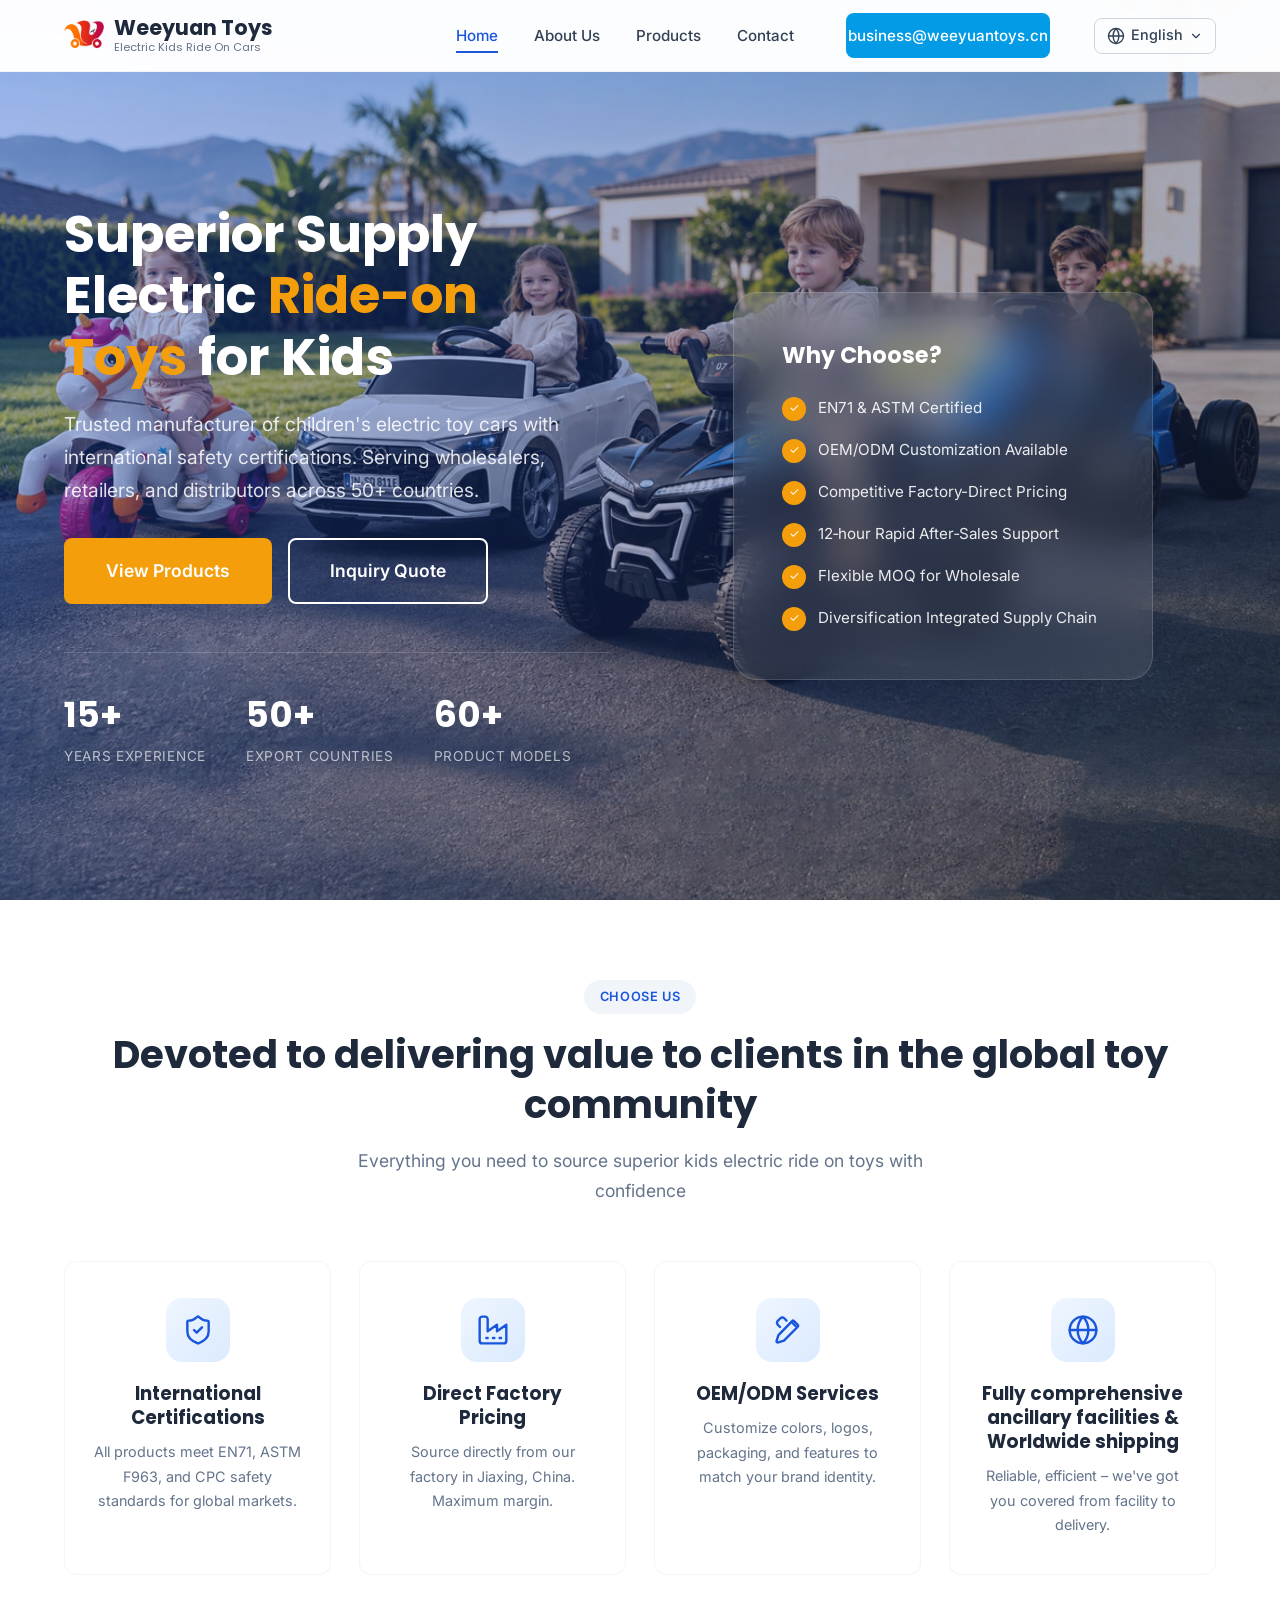
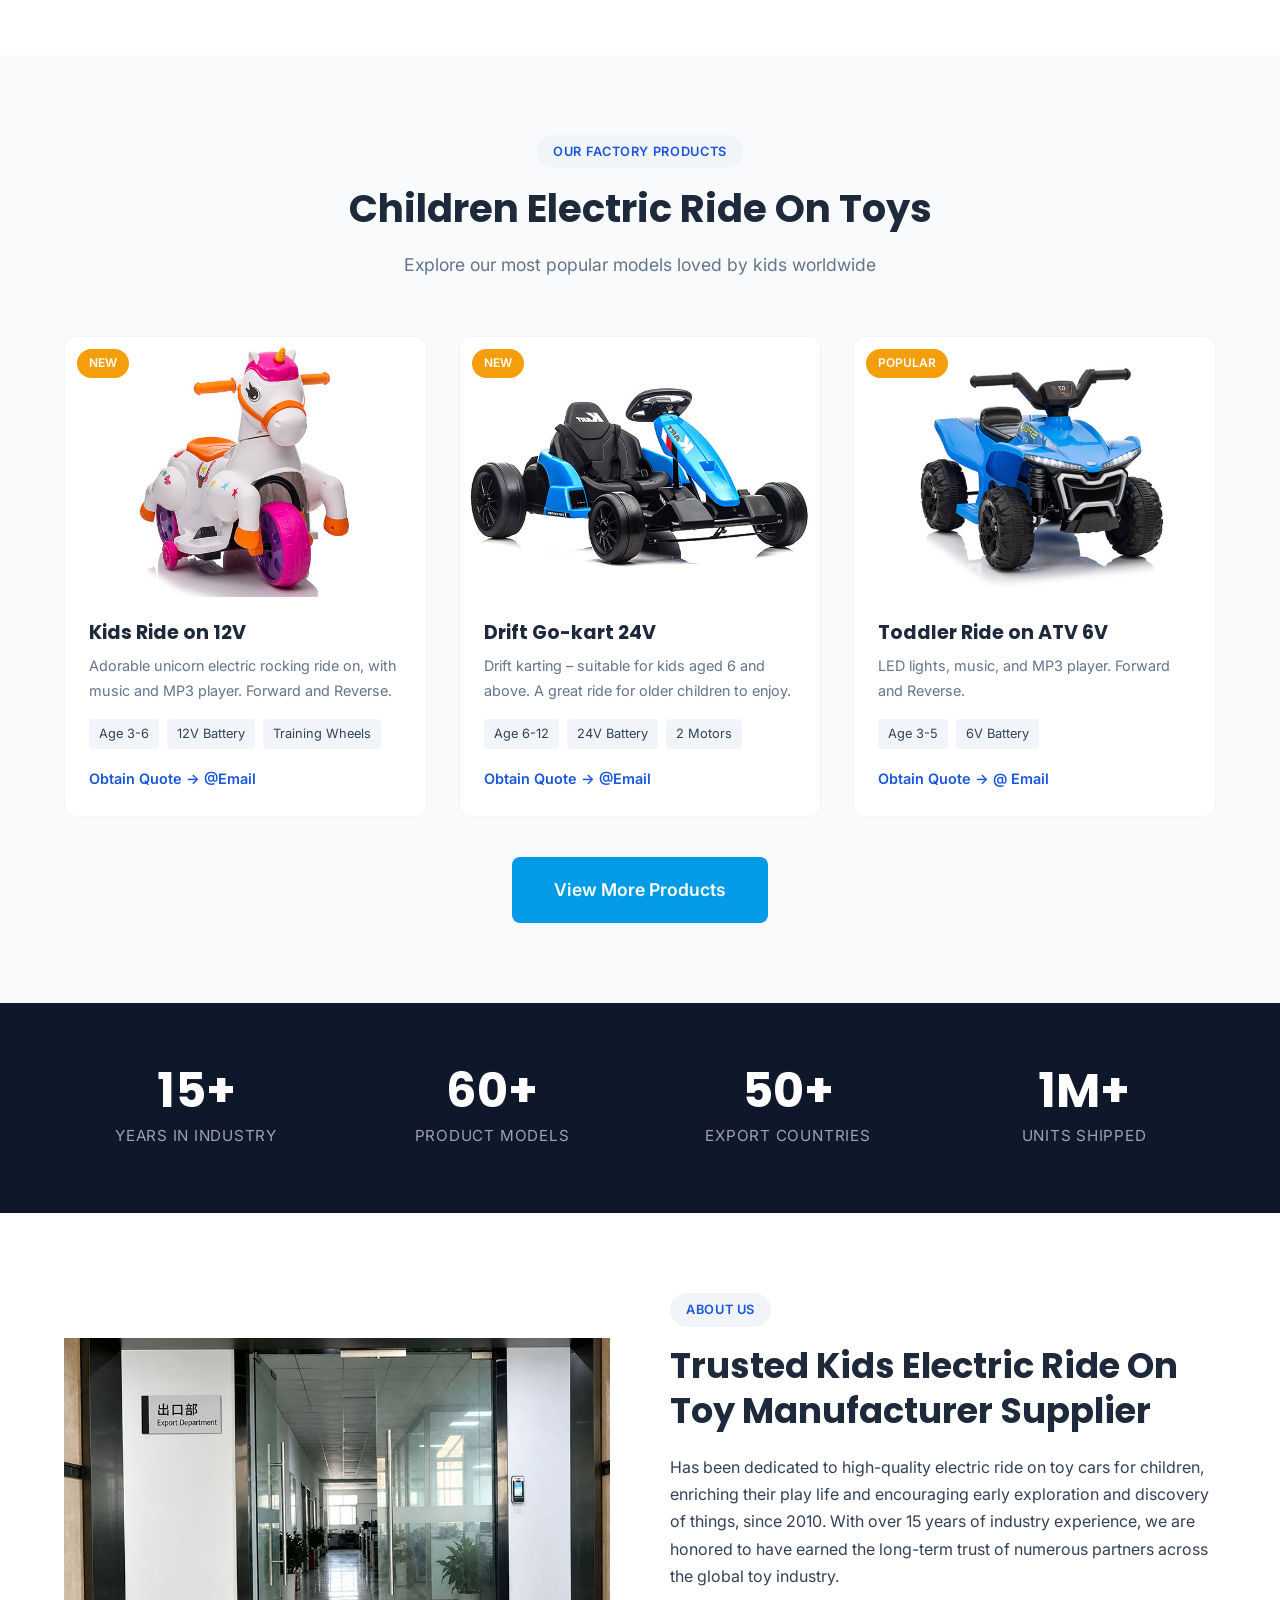
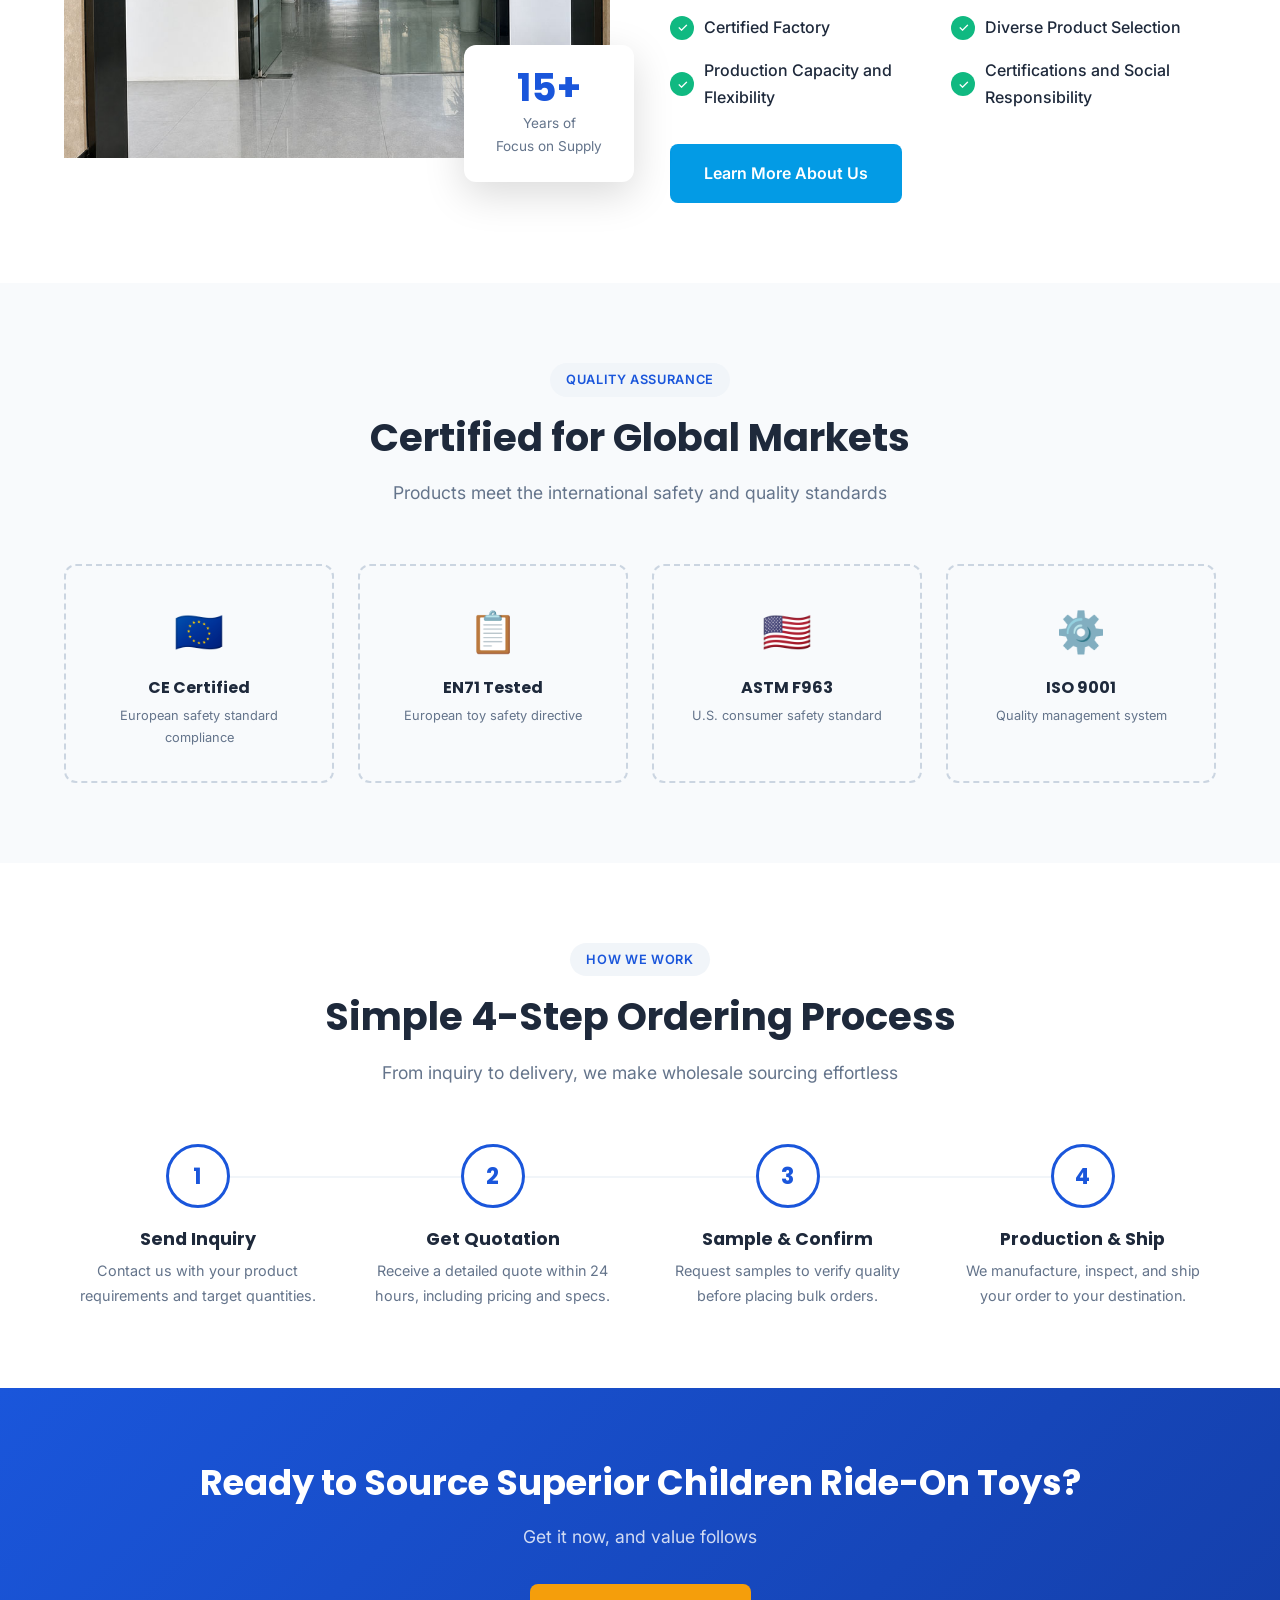
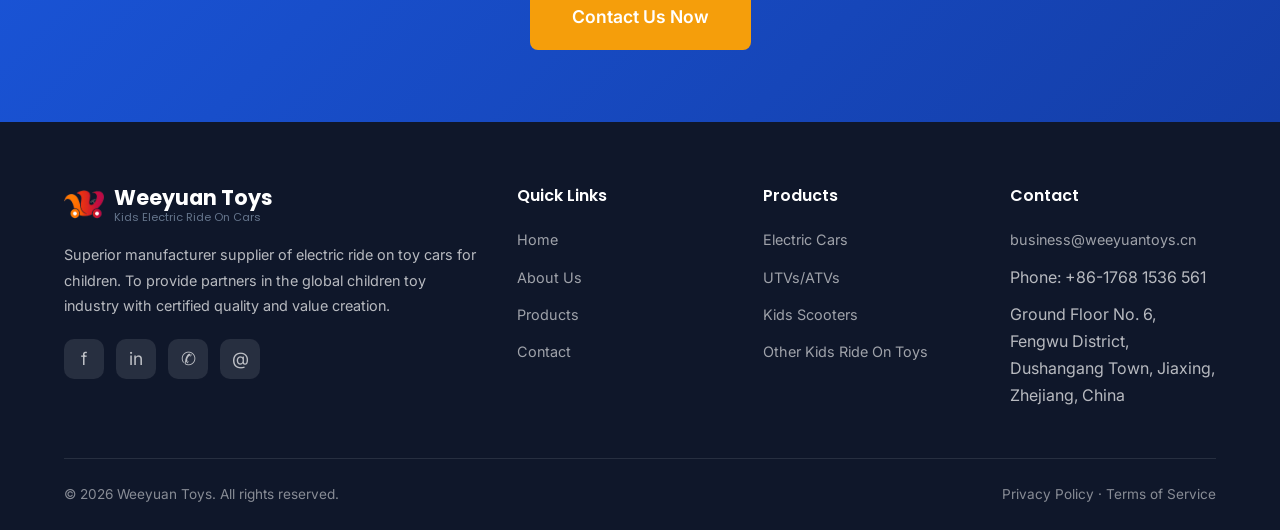
==== index.html @ c02189e5 "Add files via upload" ====
<!DOCTYPE html>
<html lang="en">
<head>
  <meta charset="UTF-8">
  <meta name="viewport" content="width=device-width, initial-scale=1.0">

  <!-- ===== Meta Tags (Editable) ===== -->
  <title>Jiaxing Weeyuan Electric Kids Toy Cars - Superior Electric Ride-on Toys Manufacturer | China Export</title>
  <meta name="description" content="Jiaxing Weeyuan Kids Toy Cars is a leading manufacturer supplier of electric ride-on toy cars for children. CE, EN71, ASTM certified. Wholesale & OEM/ODM for global markets. Fast worldwide shipping.">
  <meta name="keywords" content="kids electric cars, ride on toys, children's electric vehicles, toy car manufacturer supplier, electric ride on cars, kids ride on toys wholesale, OEM toy cars, China electric ride on toys manufacturer, Jiaxing Weeyuan">
  <meta name="author" content="Jiaxing Weeyuan Electric Kids Ride on Toy Cars">
  <meta name="robots" content="index, follow">
  <meta name="language" content="English">
  <link rel="canonical" href="https://www.weeyuantoys.cn/">

  <!-- ===== Open Graph / Social Media ===== -->
  <meta property="og:type" content="website">
  <meta property="og:title" content="Jiaxing Weeyuan Kids Toy Cars - Superior Electric Ride On Toys Supplier">
  <meta property="og:description" content="Leading manufacturer of children's electric ride on toy cars. CE, EN71, ASTM certified. Wholesale & OEM/ODM for global markets.">
  <meta property="og:url" content="https://www.weeyuantoys.cn/">
  <meta property="og:site_name" content="Jiaxing Weeyuan Kids Toy Cars">
  <meta property="og:image" content="https://www.weeyuantoys.cn/assets/images/og-image.jpg">

  <!-- ===== Twitter Card ===== -->
  <meta name="twitter:card" content="summary_large_image">
  <meta name="twitter:title" content="Jiaxing Weeyuan Kids Toy Cars - Electric Ride On Toys Cars Supplier">
  <meta name="twitter:description" content="Leading manufacturer of children's electric ride on toy cars. Certified for global markets.">

  <!-- ===== Favicon ===== -->
  <link rel="icon" type="image/png" href="assets/images/iconro.png">

  <!-- ===== Fonts ===== -->
  <link rel="preconnect" href="https://fonts.googleapis.com">
  <link rel="preconnect" href="https://fonts.gstatic.com" crossorigin>
  <link href="https://fonts.googleapis.com/css2?family=Inter:wght@400;500;600;700&family=Poppins:wght@500;600;700;800&display=swap" rel="stylesheet">

  <!-- ===== Styles ===== -->
  <link rel="stylesheet" href="assets/css/style.css">

  <!-- ===== Structured Data (SEO - JSON-LD) ===== -->
  <script type="application/ld+json">
  {
    "@context": "https://schema.org",
    "@type": "Organization",
    "name": "Jiaxing Weeyuan Kids Toy Cars",
    "legalName": "Jiaxing Weeyuan Kids Toy Cars",
    "url": "https://www.weeyuantoys.cn",
    "logo": "https://www.weeyuantoys.cn/assets/images/logo.png",
    "description": "Leading manufacturer of children's electric ride on toy cars. CE, EN71, ASTM certified. Wholesale & OEM/ODM for global markets.",
    "address": {
      "@type": "PostalAddress",
      "streetAddress": "Ground Floor No. 6, Fengwu District, Dushangang Town, Jiaxing, Zhejiang, China",
      "addressLocality": "Jiaxing",
      "addressRegion": "Zhejiang",
      "postalCode": "314200",
      "addressCountry": "CN"
    },
    "contactPoint": {
      "@type": "ContactPoint",
      "telephone": "+86-1768 1536 561",
      "contactType": "sales",
      "email": "business@weeyuantoys.cn",
      "areaServed": "Worldwide",
      "availableLanguage": ["English"]
    },
    "sameAs": [
      "https://www.facebook.com/weeyuantoys",
      "https://www.linkedin.com/company/weeyuantoys",
    ]
  }
  </script>
  <script type="application/ld+json">
  {
    "@context": "https://schema.org",
    "@type": "WebSite",
    "name": "Jiaxing Weeyuan Kids Toy Cars",
    "url": "https://www.weeyuantoys.cn",
    "potentialAction": {
      "@type": "SearchAction",
      "target": "https://www.weeyuantoys.cn/products.html?q={search_term_string}",
      "query-input": "required name=search_term_string"
    }
  }
  </script>
</head>
<body>

  <!-- ===== Header ===== -->
  <header class="header">
    <nav class="nav">
      <a href="index.html" class="logo">
        <div class="logo-icon"><img src="assets/images/Logo.png" alt="Weeyuan electric children ride on toy cars"></div>
        <div class="logo-text">
          Weeyuan Toys
          <small>Electric Kids Ride On Cars</small>
        </div>
      </a>
      <ul class="nav-menu">
        <li><a href="index.html" class="active">Home</a></li>
        <li><a href="about.html">About Us</a></li>
        <li><a href="products.html">Products</a></li>
        <li><a href="contact.html">Contact</a></li>
        <li class="nav-cta"><a href="mailto:business@weeyuantoys.cn" class="btn btn-primary">business@weeyuantoys.cn</a></li>
        <li class="nav-lang">
          <button type="button" class="lang-btn" aria-haspopup="true" aria-expanded="false">
            <svg class="lang-icon" viewBox="0 0 24 24" fill="none" stroke="currentColor" stroke-width="1.8" stroke-linecap="round" stroke-linejoin="round" aria-hidden="true"><circle cx="12" cy="12" r="10"></circle><line x1="2" y1="12" x2="22" y2="12"></line><path d="M12 2a15.3 15.3 0 0 1 4 10 15.3 15.3 0 0 1-4 10 15.3 15.3 0 0 1-4-10 15.3 15.3 0 0 1 4-10z"></path></svg>
            <span class="lang-current">English</span>
            <svg class="lang-caret" viewBox="0 0 24 24" fill="none" stroke="currentColor" stroke-width="2" stroke-linecap="round" stroke-linejoin="round" aria-hidden="true"><polyline points="6 9 12 15 18 9"></polyline></svg>
          </button>
          <ul class="lang-menu" role="menu">
            <li><a href="#" role="menuitem" data-lang="en" class="lang-option active">English</a></li>
            <li><a href="#" role="menuitem" data-lang="ar" class="lang-option">Arabic</a></li>
            <li><a href="#" role="menuitem" data-lang="fr" class="lang-option">Français</a></li>
            <li><a href="#" role="menuitem" data-lang="de" class="lang-option">Deutsch</a></li>
            <li><a href="#" role="menuitem" data-lang="pt" class="lang-option">Português</a></li>
            <li><a href="#" role="menuitem" data-lang="es" class="lang-option">Español</a></li>
            <li><a href="#" role="menuitem" data-lang="it" class="lang-option">Italian</a></li>
          </ul>
        </li>
      </ul>
      <button class="nav-toggle" aria-label="Toggle menu">
        <span></span><span></span><span></span>
      </button>
    </nav>
  </header>

  <!-- ===== Hero Section ===== -->
  <section class="hero">
    <div class="container">
      <div class="hero-content">
        <div class="hero-text">
          <h1>Superior Supply Electric <span>Ride-on Toys</span> for Kids</h1>
          <p>Trusted manufacturer of children's electric toy cars with international safety certifications. Serving wholesalers, retailers, and distributors across 50+ countries.</p>
          <div class="hero-buttons">
            <a href="products.html" class="btn btn-accent btn-lg">View Products</a>
            <a href="contact.html" class="btn btn-outline btn-lg">Inquiry Quote</a>
          </div>
          <div class="hero-stats">
            <div class="hero-stat">
              <div class="number">15+</div>
              <div class="label">Years Experience</div>
            </div>
            <div class="hero-stat">
              <div class="number">50+</div>
              <div class="label">Export Countries</div>
            </div>
            <div class="hero-stat">
              <div class="number">60+</div>
              <div class="label">Product Models</div>
            </div>
          </div>
        </div>
        <div class="hero-visual">
          <div class="hero-card">
            <h3>Why Choose?</h3>
            <ul>
              <li><span class="check">✓</span> EN71 & ASTM Certified</li>
              <li><span class="check">✓</span> OEM/ODM Customization Available</li>
              <li><span class="check">✓</span> Competitive Factory-Direct Pricing</li>
              <li><span class="check">✓</span> 12‑hour Rapid After‑Sales Support</li>
              <li><span class="check">✓</span> Flexible MOQ for Wholesale</li>
	      <li><span class="check">✓</span> Diversification Integrated Supply Chain</li>
            </ul>
          </div>
        </div>
      </div>
    </div>
  </section>

  <!-- ===== Features / Why Choose Us ===== -->
  <section class="section">
    <div class="container">
      <div class="section-title">
        <span class="badge">Choose Us</span>
        <h2>Devoted to delivering value to clients in the global toy community</h2>
        <p>Everything you need to source superior kids electric ride on toys with confidence</p>
      </div>
      <div class="features-grid">
        <div class="feature-card">
          <div class="feature-icon">
            <svg xmlns="http://www.w3.org/2000/svg" width="32" height="32" viewBox="0 0 24 24" fill="none" stroke="currentColor" stroke-width="1.8" stroke-linecap="round" stroke-linejoin="round"><path d="M20 13c0 5-3.5 7.5-7.66 8.95a1 1 0 0 1-.67-.01C7.5 20.5 4 18 4 13V6a1 1 0 0 1 1-1c2 0 4.5-1.2 6.24-2.72a1.17 1.17 0 0 1 1.52 0C14.51 3.81 17 5 19 5a1 1 0 0 1 1 1z"/><path d="m9 12 2 2 4-4"/></svg>
          </div>
          <h3>International Certifications</h3>
          <p>All products meet EN71, ASTM F963, and CPC safety standards for global markets.</p>
        </div>
        <div class="feature-card">
          <div class="feature-icon">
            <svg xmlns="http://www.w3.org/2000/svg" width="32" height="32" viewBox="0 0 24 24" fill="none" stroke="currentColor" stroke-width="1.8" stroke-linecap="round" stroke-linejoin="round"><path d="M2 20a2 2 0 0 0 2 2h16a2 2 0 0 0 2-2V8l-7 5V8l-7 5V4a2 2 0 0 0-2-2H4a2 2 0 0 0-2 2Z"/><path d="M17 18h1"/><path d="M12 18h1"/><path d="M7 18h1"/></svg>
          </div>
          <h3>Direct Factory Pricing</h3>
          <p>Source directly from our factory in Jiaxing, China. Maximum margin.</p>
        </div>
        <div class="feature-card">
          <div class="feature-icon">
            <svg xmlns="http://www.w3.org/2000/svg" width="32" height="32" viewBox="0 0 24 24" fill="none" stroke="currentColor" stroke-width="1.8" stroke-linecap="round" stroke-linejoin="round"><path d="M15.086 5.314a1 1 0 0 1 1.414 0l2.828 2.828a1 1 0 0 1 0 1.414L8.95 19.935l-4.243 1.414a1 1 0 0 1-1.265-1.265L4.857 15.84Z"/><path d="m14.805 6.197 3 3"/><path d="M10.867 4.897 9.166 3.196a2 2 0 0 0-2.829 0L4.32 5.215a2 2 0 0 0 0 2.829l1.7 1.7"/></svg>
          </div>
          <h3>OEM/ODM Services</h3>
          <p>Customize colors, logos, packaging, and features to match your brand identity.</p>
        </div>
        <div class="feature-card">
          <div class="feature-icon">
            <svg xmlns="http://www.w3.org/2000/svg" width="32" height="32" viewBox="0 0 24 24" fill="none" stroke="currentColor" stroke-width="1.8" stroke-linecap="round" stroke-linejoin="round"><circle cx="12" cy="12" r="10"/><path d="M12 2a14.5 14.5 0 0 0 0 20 14.5 14.5 0 0 0 0-20"/><path d="M2 12h20"/></svg>
          </div>
          <h3>Fully comprehensive ancillary facilities &
Worldwide shipping</h3>
          <p>Reliable, efficient – we've got you covered from facility to delivery.</p>
        </div>
      </div>
    </div>
  </section>

  <!-- ===== Featured Products ===== -->
  <section class="section" style="background: var(--gray-50);">
    <div class="container">
      <div class="section-title">
        <span class="badge">Our Factory Products</span>
        <h2>Children Electric Ride On Toys</h2>
        <p>Explore our most popular models loved by kids worldwide</p>
      </div>
      <div class="products-grid">
        <div class="product-card">
          <div class="product-image">
            <span class="product-badge">New</span>
            <img src="assets/images/b1.jpg" alt="Adorable unicorn electric rocking ride on" style="width:100%;height:100%;object-fit:cover;">
          </div>
          <div class="product-body">
            <h3>Kids Ride on 12V</h3>
            <p>Adorable unicorn electric rocking ride on, with music and MP3 player. Forward and Reverse.</p>
            <div class="product-specs">
              <span>Age 3-6</span>
              <span>12V Battery</span>
              <span>Training Wheels</span>
            </div>
            <a href="products.html" class="product-link">Obtain Quote → @Email</a>
          </div>
        </div>
        <div class="product-card">
          <div class="product-image">
            <span class="product-badge">New</span>
            <img src="assets/images/b2.jpg" alt="4WD drift go-kart 24v" style="width:100%;height:100%;object-fit:cover;">
          </div>
          <div class="product-body">
            <h3>Drift Go-kart 24V</h3>
            <p>Drift karting – suitable for kids aged 6 and above. A great ride for older children to enjoy.</p>
            <div class="product-specs">
              <span>Age 6-12</span>
              <span>24V Battery</span>
              <span>2 Motors</span>
            </div>
            <a href="products.html" class="product-link">Obtain Quote → @Email</a>
          </div>
        </div>
        <div class="product-card">
          <div class="product-image">
            <span class="product-badge">Popular</span>
            <img src="assets/images/b3.jpg" alt="Electric Toddler Ride on ATV 6V" style="width:100%;height:100%;object-fit:cover;">
          </div>
          <div class="product-body">
            <h3>Toddler Ride on ATV 6V</h3>
            <p>LED lights, music, and MP3 player. Forward and Reverse.</p>
            <div class="product-specs">
              <span>Age 3-5</span>
              <span>6V Battery</span>
            </div>
            <a href="products.html" class="product-link">Obtain Quote → @ Email</a>
          </div>
        </div>
      </div>
      <div style="text-align: center; margin-top: 40px;">
        <a href="products.html" class="btn btn-primary btn-lg">View More Products</a>
      </div>
    </div>
  </section>

  <!-- ===== Stats Section ===== -->
  <section class="stats-section">
    <div class="container">
      <div class="stats-grid">
        <div class="stat-item">
          <div class="num">15+</div>
          <div class="label">Years in Industry</div>
        </div>
        <div class="stat-item">
          <div class="num">60+</div>
          <div class="label">Product Models</div>
        </div>
        <div class="stat-item">
          <div class="num">50+</div>
          <div class="label">Export Countries</div>
        </div>
        <div class="stat-item">
          <div class="num">1M+</div>
          <div class="label">Units Shipped</div>
        </div>
      </div>
    </div>
  </section>

  <!-- ===== About Preview ===== -->
  <section class="section">
    <div class="container">
      <div class="about-grid">
        <div class="about-visual">
          <div class="img-main"><img src="assets/images/exp.jpg" alt="Jiaxing weeyuan electric ride on toy cars factory supplier" style="width:100%;height:100%;object-fit:cover;"></div>
          <div class="img-badge">
            <div class="num">15+</div>
            <div class="text">Years of<br>Focus on Supply</div>
          </div>
        </div>
        <div class="about-text">
          <span class="badge" style="display:inline-block; background:var(--gray-100); color:var(--primary); font-size:0.8rem; font-weight:600; letter-spacing:0.05em; text-transform:uppercase; padding:6px 16px; border-radius:20px; margin-bottom:16px;">About Us</span>
          <h2>Trusted Kids Electric Ride On Toy Manufacturer Supplier</h2>
          <p>Has been dedicated to high-quality electric ride on toy cars for children, enriching their play life and encouraging early exploration and discovery of things, since 2010. With over 15 years of industry experience, we are honored to have earned the long-term trust of numerous partners across the global toy industry.</p>
          <ul class="about-list">
            <li>Certified Factory</li>
            <li>Diverse Product Selection</li>
            <li>Production Capacity and Flexibility</li>
            <li>Certifications and Social Responsibility</li>
          </ul>
          <a href="about.html" class="btn btn-primary">Learn More About Us</a>
        </div>
      </div>
    </div>
  </section>

  <!-- ===== Certifications ===== -->
  <section class="section" style="background: var(--gray-50);">
    <div class="container">
      <div class="section-title">
        <span class="badge">Quality Assurance</span>
        <h2>Certified for Global Markets</h2>
        <p>Products meet the international safety and quality standards</p>
      </div>
      <div class="cert-grid">
        <div class="cert-item">
          <div class="cert-icon">🇪🇺</div>
          <h4>CE Certified</h4>
          <p>European safety standard compliance</p>
        </div>
        <div class="cert-item">
          <div class="cert-icon">📋</div>
          <h4>EN71 Tested</h4>
          <p>European toy safety directive</p>
        </div>
        <div class="cert-item">
          <div class="cert-icon">🇺🇸</div>
          <h4>ASTM F963</h4>
          <p>U.S. consumer safety standard</p>
        </div>
        <div class="cert-item">
          <div class="cert-icon">⚙️</div>
          <h4>ISO 9001</h4>
          <p>Quality management system</p>
        </div>
      </div>
    </div>
  </section>

  <!-- ===== Process Section ===== -->
  <section class="section">
    <div class="container">
      <div class="section-title">
        <span class="badge">How We Work</span>
        <h2>Simple 4-Step Ordering Process</h2>
        <p>From inquiry to delivery, we make wholesale sourcing effortless</p>
      </div>
      <div class="process-grid">
        <div class="process-step">
          <div class="step-num">1</div>
          <h4>Send Inquiry</h4>
          <p>Contact us with your product requirements and target quantities.</p>
        </div>
        <div class="process-step">
          <div class="step-num">2</div>
          <h4>Get Quotation</h4>
          <p>Receive a detailed quote within 24 hours, including pricing and specs.</p>
        </div>
        <div class="process-step">
          <div class="step-num">3</div>
          <h4>Sample & Confirm</h4>
          <p>Request samples to verify quality before placing bulk orders.</p>
        </div>
        <div class="process-step">
          <div class="step-num">4</div>
          <h4>Production & Ship</h4>
          <p>We manufacture, inspect, and ship your order to your destination.</p>
        </div>
      </div>
    </div>
  </section>

  <!-- ===== CTA Section ===== -->
  <section class="cta-section">
    <div class="container">
      <h2>Ready to Source Superior Children Ride-On Toys?</h2>
      <p>Get it now, and value follows</p>
      <a href="contact.html" class="btn btn-accent btn-lg">Contact Us Now</a>
    </div>
  </section>

  <!-- ===== Footer ===== -->
  <footer class="footer">
    <div class="container">
      <div class="footer-grid">
        <div class="footer-brand">
          <a href="index.html" class="logo">
            <div class="logo-icon"><img src="assets/images/Logo.png" alt="Weeyuan Toys"></div>
            <div class="logo-text">
              Weeyuan Toys
              <small>Kids Electric Ride On Cars</small>
            </div>
          </a>
          <p>Superior manufacturer supplier of electric ride on toy cars for children. To provide partners in the global children toy industry with certified quality and value creation.</p>
          <div class="footer-social">
            <a href="#" aria-label="Facebook">f</a>
            <a href="#" aria-label="LinkedIn">in</a>
            <a href="#" aria-label="WhatsApp">✆</a>
            <a href="mailto:allen@weeyuantoys.cn" aria-label="Email">@</a>
          </div>
        </div>
        <div class="footer-col">
          <h4>Quick Links</h4>
          <ul>
            <li><a href="index.html">Home</a></li>
            <li><a href="about.html">About Us</a></li>
            <li><a href="products.html">Products</a></li>
            <li><a href="contact.html">Contact</a></li>
          </ul>
        </div>
        <div class="footer-col">
          <h4>Products</h4>
          <ul>
            <li><a href="products.html">Electric Cars</a></li>
            <li><a href="products.html">UTVs/ATVs</a></li>
            <li><a href="products.html">Kids Scooters</a></li>
            <li><a href="products.html">Other Kids Ride On Toys</a></li>
          </ul>
        </div>
        <div class="footer-col">
          <h4>Contact</h4>
          <ul>
            <li><a href="mailto:business@weeyuantoys.cn">business@weeyuantoys.cn</a></li>
            <li>Phone: +86-1768 1536 561</li>
            <li>Ground Floor No. 6, Fengwu District, Dushangang Town, Jiaxing, Zhejiang, China</li>
          </ul>
        </div>
      </div>
      <div class="footer-bottom">
        <p>&copy; <span id="currentYear">2026</span> Weeyuan Toys. All rights reserved.</p>
        <p><a href="#">Privacy Policy</a> · <a href="#">Terms of Service</a></p>
      </div>
    </div>
  </footer>

  <script src="assets/js/main.js"></script>
</body>
</html>
---- assets/css/style.css ----
/* ============================================
   Jiaxing Weeyuan Kids Toy Cars
   Static SEO Website - Main Stylesheet
   Style: Modern European/American B2B
   ============================================ */

/* ===== CSS Variables (Easy to customize) ===== */
:root {
  --primary: #1a56db;
  --primary-dark: #143ea8;
  --primary-light: #3b82f6;
  --accent: #f59e0b;
  --accent-dark: #d97706;
  --dark: #1e293b;
  --gray-900: #0f172a;
  --gray-700: #334155;
  --gray-500: #64748b;
  --gray-300: #cbd5e1;
  --gray-100: #f1f5f9;
  --gray-50: #f8fafc;
  --white: #ffffff;
  --success: #10b981;
  --radius: 12px;
  --radius-sm: 8px;
  --shadow-sm: 0 1px 3px rgba(0,0,0,0.08);
  --shadow-md: 0 4px 16px rgba(0,0,0,0.1);
  --shadow-lg: 0 12px 40px rgba(0,0,0,0.15);
  --transition: all 0.3s ease;
  --max-width: 1200px;
  --header-height: 72px;
}

/* ===== Reset ===== */
*, *::before, *::after {
  margin: 0;
  padding: 0;
  box-sizing: border-box;
}

html {
  scroll-behavior: smooth;
  font-size: 16px;
}

body {
  font-family: 'Inter', -apple-system, BlinkMacSystemFont, 'Segoe UI', Roboto, sans-serif;
  color: var(--gray-700);
  line-height: 1.7;
  background: var(--white);
  overflow-x: hidden;
}

h1, h2, h3, h4, h5, h6 {
  font-family: 'Poppins', 'Inter', sans-serif;
  color: var(--dark);
  font-weight: 700;
  line-height: 1.3;
}

a {
  color: var(--primary);
  text-decoration: none;
  transition: var(--transition);
}

a:hover {
  color: var(--primary-dark);
}

img {
  max-width: 100%;
  height: auto;
  display: block;
}

ul {
  list-style: none;
}

/* ===== Container ===== */
.container {
  max-width: var(--max-width);
  margin: 0 auto;
  padding: 0 24px;
}

/* ===== Section ===== */
.section {
  padding: 80px 0;
}

.section-sm {
  padding: 48px 0;
}

.section-title {
  text-align: center;
  margin-bottom: 56px;
}

.section-title .badge {
  display: inline-block;
  background: var(--gray-100);
  color: var(--primary);
  font-size: 0.8rem;
  font-weight: 600;
  letter-spacing: 0.05em;
  text-transform: uppercase;
  padding: 6px 16px;
  border-radius: 20px;
  margin-bottom: 16px;
}

.section-title h2 {
  font-size: 2.4rem;
  margin-bottom: 16px;
}

.section-title p {
  font-size: 1.1rem;
  color: var(--gray-500);
  max-width: 600px;
  margin: 0 auto;
}

/* ===== Buttons ===== */
.btn {
  display: inline-flex;
  align-items: center;
  gap: 8px;
  padding: 14px 32px;
  font-size: 1rem;
  font-weight: 600;
  border-radius: var(--radius-sm);
  border: 2px solid transparent;
  cursor: pointer;
  transition: var(--transition);
  text-align: center;
  font-family: inherit;
}

.btn-primary {
  background: #039BE5;
  color: #ffffff;
}

.btn-primary:hover {
  background: #ffffff;
  color: #000000;
  transform: translateY(-2px);
  box-shadow: var(--shadow-md);
}

.btn-outline {
  background: transparent;
  color: var(--white);
  border-color: var(--white);
}

.btn-outline:hover {
  background: var(--white);
  color: var(--primary);
}

.btn-accent {
  background: var(--accent);
  color: var(--white);
}

.btn-accent:hover {
  background: var(--accent-dark);
  color: var(--white);
  transform: translateY(-2px);
  box-shadow: var(--shadow-md);
}

.btn-lg {
  padding: 16px 40px;
  font-size: 1.1rem;
}

/* ===== Header / Navigation ===== */
.header {
  position: fixed;
  top: 0;
  left: 0;
  right: 0;
  height: var(--header-height);
  background: rgba(255,255,255,0.98);
  backdrop-filter: blur(10px);
  border-bottom: 1px solid var(--gray-100);
  z-index: 1000;
  transition: var(--transition);
}

.header.scrolled {
  box-shadow: var(--shadow-sm);
}

.nav {
  max-width: var(--max-width);
  margin: 0 auto;
  padding: 0 24px;
  height: 100%;
  display: flex;
  align-items: center;
  justify-content: space-between;
}

.logo {
  display: flex;
  align-items: center;
  gap: 10px;
  font-family: 'Poppins', sans-serif;
  font-weight: 700;
  font-size: 1.3rem;
  color: var(--dark);
  text-decoration: none;
}

.logo:hover {
  color: var(--dark);
}

.logo-icon {
  width: 40px;
  height: 40px;
  display: flex;
  align-items: center;
  justify-content: center;
  flex-shrink: 0;
}

.logo-icon img {
  width: auto;
  height: 100%;
  max-width: 100%;
  object-fit: contain;
  display: block;
}

.logo-text {
  display: flex;
  flex-direction: column;
  line-height: 1.2;
}

.logo-text small {
  font-size: 0.7rem;
  color: var(--gray-500);
  font-weight: 400;
}

.nav-menu {
  display: flex;
  align-items: center;
  gap: 36px;
}

.nav-menu a {
  color: var(--gray-700);
  font-weight: 500;
  font-size: 0.95rem;
  position: relative;
  padding: 8px 0;
}

.nav-menu a::after {
  content: '';
  position: absolute;
  bottom: 0;
  left: 0;
  width: 0;
  height: 2px;
  background: var(--primary);
  transition: var(--transition);
}

.nav-menu a:hover::after,
.nav-menu a.active::after {
  width: 100%;
}

.nav-menu a:hover,
.nav-menu a.active {
  color: var(--primary);
}

.nav-cta {
  margin-left: 16px;
}

.nav-cta .btn-primary {
  color: #ffffff;
}

/* ===== Language Switcher ===== */
.nav-lang {
  position: relative;
  margin-left: 8px;
}

.lang-btn {
  display: flex;
  align-items: center;
  gap: 6px;
  padding: 8px 12px;
  background: none;
  border: 1px solid var(--gray-300);
  border-radius: 8px;
  cursor: pointer;
  color: var(--gray-700);
  font-size: 0.9rem;
  font-weight: 500;
  font-family: inherit;
  line-height: 1;
  transition: var(--transition);
}

.lang-btn:hover {
  border-color: var(--primary);
  color: var(--primary);
}

.lang-icon {
  width: 18px;
  height: 18px;
  flex-shrink: 0;
}

.lang-caret {
  width: 14px;
  height: 14px;
  flex-shrink: 0;
  transition: transform 0.2s ease;
}

.nav-lang.open .lang-caret {
  transform: rotate(180deg);
}

.lang-menu {
  position: absolute;
  top: calc(100% + 10px);
  right: 0;
  min-width: 172px;
  background: var(--white);
  border: 1px solid var(--gray-100);
  border-radius: 10px;
  box-shadow: var(--shadow-md);
  padding: 6px;
  margin: 0;
  list-style: none;
  opacity: 0;
  visibility: hidden;
  transform: translateY(-8px);
  transition: opacity 0.2s ease, transform 0.2s ease, visibility 0.2s;
  z-index: 1100;
}

.nav-lang.open .lang-menu {
  opacity: 1;
  visibility: visible;
  transform: translateY(0);
}

.lang-menu a {
  display: block;
  padding: 8px 14px;
  border-radius: 6px;
  color: var(--gray-700);
  font-size: 0.9rem;
  font-weight: 500;
  text-decoration: none;
  transition: var(--transition);
}

.lang-menu a:hover {
  background: var(--gray-50);
  color: var(--primary);
}

.lang-menu a.active {
  color: var(--primary);
  font-weight: 600;
  background: rgba(26, 86, 219, 0.06);
}

.nav-toggle {
  display: none;
  flex-direction: column;
  gap: 5px;
  cursor: pointer;
  padding: 8px;
  background: none;
  border: none;
}

.nav-toggle span {
  width: 24px;
  height: 2px;
  background: var(--dark);
  transition: var(--transition);
  border-radius: 2px;
}

.nav-toggle.active span:nth-child(1) {
  transform: rotate(45deg) translate(5px, 5px);
}

.nav-toggle.active span:nth-child(2) {
  opacity: 0;
}

.nav-toggle.active span:nth-child(3) {
  transform: rotate(-45deg) translate(5px, -5px);
}

/* ===== Hero Section ===== */
.hero {
  position: relative;
  min-height: 100vh;
  display: flex;
  align-items: center;
  background: url('../images/dfaa.jpg') center center / cover no-repeat;
  overflow: hidden;
  padding-top: var(--header-height);
}

.hero::before {
  content: '';
  position: absolute;
  top: 0;
  left: 0;
  right: 0;
  bottom: 0;
  background: linear-gradient(135deg, rgba(26, 86, 219, 0.4) 0%, rgba(30, 58, 138, 0.4) 50%, rgba(30, 41, 59, 0.4) 100%);
}

.hero-content {
  position: relative;
  z-index: 2;
  display: grid;
  grid-template-columns: 1fr 1fr;
  gap: 60px;
  align-items: center;
  width: 100%;
}

.hero-text h1 {
  font-size: 3.2rem;
  color: var(--white);
  margin-bottom: 20px;
  line-height: 1.2;
}

.hero-text h1 span {
  color: var(--accent);
}

.hero-text p {
  font-size: 1.2rem;
  color: rgba(255,255,255,0.85);
  margin-bottom: 32px;
  max-width: 500px;
}

.hero-buttons {
  display: flex;
  gap: 16px;
  flex-wrap: wrap;
}

.hero-stats {
  display: flex;
  gap: 40px;
  margin-top: 48px;
  padding-top: 32px;
  border-top: 1px solid rgba(255,255,255,0.15);
}

.hero-stat .number {
  font-family: 'Poppins', sans-serif;
  font-size: 2.2rem;
  font-weight: 700;
  color: var(--white);
}

.hero-stat .label {
  font-size: 0.85rem;
  color: rgba(255,255,255,0.65);
  text-transform: uppercase;
  letter-spacing: 0.05em;
}

.hero-visual {
  position: relative;
  display: flex;
  justify-content: center;
  align-items: center;
}

.hero-card {
  background: rgba(255,255,255,0.1);
  backdrop-filter: blur(20px);
  border: 1px solid rgba(255,255,255,0.15);
  border-radius: 24px;
  padding: 48px;
  max-width: 420px;
  width: 100%;
}

.hero-card h3 {
  color: var(--white);
  font-size: 1.4rem;
  margin-bottom: 24px;
}

.hero-card ul {
  display: flex;
  flex-direction: column;
  gap: 16px;
}

.hero-card li {
  display: flex;
  align-items: flex-start;
  gap: 12px;
  color: rgba(255,255,255,0.9);
  font-size: 0.95rem;
}

.hero-card li .check {
  width: 24px;
  height: 24px;
  background: var(--accent);
  border-radius: 50%;
  display: flex;
  align-items: center;
  justify-content: center;
  font-size: 0.75rem;
  color: white;
  flex-shrink: 0;
  margin-top: 2px;
}

/* ===== Page Hero (inner pages) ===== */
.page-hero {
  background: linear-gradient(135deg, #1a56db 0%, #1e3a8a 100%);
  padding: calc(var(--header-height) + 60px) 0 60px;
  text-align: center;
  color: var(--white);
}

.page-hero h1 {
  font-size: 2.8rem;
  color: var(--white);
  margin-bottom: 12px;
}

.page-hero p {
  font-size: 1.15rem;
  color: rgba(255,255,255,0.8);
  max-width: 600px;
  margin: 0 auto;
}

.breadcrumb {
  display: flex;
  justify-content: center;
  gap: 8px;
  margin-top: 20px;
  font-size: 0.9rem;
  color: rgba(255,255,255,0.6);
}

.breadcrumb a {
  color: rgba(255,255,255,0.8);
}

.breadcrumb a:hover {
  color: var(--white);
}

/* ===== Features / Why Choose Us ===== */
.features-grid {
  display: grid;
  grid-template-columns: repeat(4, 1fr);
  gap: 28px;
}

.feature-card {
  background: var(--white);
  border: 1px solid var(--gray-100);
  border-radius: var(--radius);
  padding: 36px 28px;
  text-align: center;
  transition: var(--transition);
}

.feature-card:hover {
  border-color: var(--primary-light);
  box-shadow: var(--shadow-md);
  transform: translateY(-4px);
}

.feature-icon {
  width: 64px;
  height: 64px;
  border-radius: 16px;
  display: flex;
  align-items: center;
  justify-content: center;
  font-size: 1.8rem;
  margin: 0 auto 20px;
  background: linear-gradient(135deg, #eff6ff, #dbeafe);
  color: var(--primary);
}

.feature-icon svg {
  display: block;
}

.feature-card h3 {
  font-size: 1.15rem;
  margin-bottom: 10px;
}

.feature-card p {
  font-size: 0.9rem;
  color: var(--gray-500);
}

/* ===== Product Cards ===== */
.products-grid {
  display: grid;
  grid-template-columns: repeat(3, 1fr);
  gap: 32px;
}

.product-card {
  background: var(--white);
  border: 1px solid var(--gray-100);
  border-radius: var(--radius);
  overflow: hidden;
  transition: var(--transition);
}

.product-card:hover {
  box-shadow: var(--shadow-lg);
  transform: translateY(-6px);
}

.product-image {
  width: 100%;
  height: 260px;
  background: linear-gradient(135deg, #f1f5f9, #e2e8f0);
  display: flex;
  align-items: center;
  justify-content: center;
  font-size: 3rem;
  overflow: hidden;
  position: relative;
}

.product-image img {
  width: 100%;
  height: 100%;
  object-fit: cover;
}

.product-badge {
  position: absolute;
  top: 12px;
  left: 12px;
  background: var(--accent);
  color: var(--white);
  font-size: 0.75rem;
  font-weight: 600;
  padding: 4px 12px;
  border-radius: 20px;
  text-transform: uppercase;
}

.product-body {
  padding: 24px;
}

.product-body h3 {
  font-size: 1.2rem;
  margin-bottom: 8px;
}

.product-body p {
  font-size: 0.9rem;
  color: var(--gray-500);
  margin-bottom: 16px;
}

.product-specs {
  display: flex;
  flex-wrap: wrap;
  gap: 8px;
  margin-bottom: 16px;
}

.product-specs span {
  background: var(--gray-100);
  color: var(--gray-700);
  font-size: 0.8rem;
  padding: 4px 10px;
  border-radius: 4px;
}

.product-link {
  font-weight: 600;
  font-size: 0.9rem;
  display: inline-flex;
  align-items: center;
  gap: 6px;
}

.product-link:hover {
  gap: 10px;
}

/* ===== About Section ===== */
.about-grid {
  display: grid;
  grid-template-columns: 1fr 1fr;
  gap: 60px;
  align-items: center;
}

.about-visual {
  position: relative;
}

.about-visual .img-main {
  width: 100%;
  height: 420px;
  border-radius: var(--radius);
  background: linear-gradient(135deg, #dbeafe, #bfdbfe);
  display: flex;
  align-items: center;
  justify-content: center;
  font-size: 4rem;
}

.about-visual .img-badge {
  position: absolute;
  bottom: -24px;
  right: -24px;
  background: var(--white);
  border-radius: var(--radius);
  padding: 24px 32px;
  box-shadow: var(--shadow-lg);
  text-align: center;
}

.about-visual .img-badge .num {
  font-family: 'Poppins', sans-serif;
  font-size: 2.4rem;
  font-weight: 700;
  color: var(--primary);
  line-height: 1;
}

.about-visual .img-badge .text {
  font-size: 0.85rem;
  color: var(--gray-500);
  margin-top: 4px;
}

.about-text h2 {
  font-size: 2.2rem;
  margin-bottom: 20px;
}

.about-text p {
  margin-bottom: 16px;
  color: var(--gray-700);
}

.about-list {
  display: grid;
  grid-template-columns: 1fr 1fr;
  gap: 16px;
  margin: 24px 0 32px;
}

.about-list li {
  display: flex;
  align-items: center;
  gap: 10px;
  font-weight: 500;
  color: var(--dark);
}

.about-list li::before {
  content: '✓';
  width: 24px;
  height: 24px;
  background: var(--success);
  color: white;
  border-radius: 50%;
  display: flex;
  align-items: center;
  justify-content: center;
  font-size: 0.8rem;
  flex-shrink: 0;
}

/* ===== Stats Counter ===== */
.stats-section {
  background: var(--gray-900);
  padding: 64px 0;
}

.stats-grid {
  display: grid;
  grid-template-columns: repeat(4, 1fr);
  gap: 32px;
  text-align: center;
}

.stat-item .num {
  font-family: 'Poppins', sans-serif;
  font-size: 3rem;
  font-weight: 700;
  color: var(--white);
  line-height: 1;
}

.stat-item .num span {
  color: var(--accent);
}

.stat-item .label {
  font-size: 0.95rem;
  color: rgba(255,255,255,0.6);
  margin-top: 8px;
  text-transform: uppercase;
  letter-spacing: 0.05em;
}

/* ===== Certifications ===== */
.cert-grid {
  display: grid;
  grid-template-columns: repeat(4, 1fr);
  gap: 24px;
}

.cert-item {
  background: var(--gray-50);
  border: 2px dashed var(--gray-300);
  border-radius: var(--radius);
  padding: 32px 20px;
  text-align: center;
  transition: var(--transition);
}

.cert-item:hover {
  border-color: var(--primary);
  background: var(--white);
  box-shadow: var(--shadow-sm);
}

.cert-item .cert-icon {
  font-size: 2.5rem;
  margin-bottom: 12px;
}

.cert-item h4 {
  font-size: 1rem;
  margin-bottom: 6px;
}

.cert-item p {
  font-size: 0.8rem;
  color: var(--gray-500);
}

/* ===== Process / Timeline ===== */
.process-grid {
  display: grid;
  grid-template-columns: repeat(4, 1fr);
  gap: 28px;
  position: relative;
}

.process-grid::before {
  content: '';
  position: absolute;
  top: 32px;
  left: 12%;
  right: 12%;
  height: 2px;
  background: var(--gray-100);
  z-index: 0;
}

.process-step {
  text-align: center;
  position: relative;
  z-index: 1;
}

.process-step .step-num {
  width: 64px;
  height: 64px;
  background: var(--white);
  border: 3px solid var(--primary);
  border-radius: 50%;
  display: flex;
  align-items: center;
  justify-content: center;
  font-family: 'Poppins', sans-serif;
  font-size: 1.4rem;
  font-weight: 700;
  color: var(--primary);
  margin: 0 auto 20px;
  transition: var(--transition);
}

.process-step:hover .step-num {
  background: var(--primary);
  color: var(--white);
}

.process-step h4 {
  font-size: 1.1rem;
  margin-bottom: 8px;
}

.process-step p {
  font-size: 0.9rem;
  color: var(--gray-500);
}

/* ===== Contact Page ===== */
.contact-grid {
  display: grid;
  grid-template-columns: 1fr 1.2fr;
  gap: 48px;
}

.contact-info {
  display: flex;
  flex-direction: column;
  gap: 24px;
}

.contact-info-item {
  display: flex;
  gap: 16px;
  align-items: flex-start;
}

.contact-info-item .icon {
  width: 48px;
  height: 48px;
  background: linear-gradient(135deg, #eff6ff, #dbeafe);
  border-radius: 12px;
  display: flex;
  align-items: center;
  justify-content: center;
  font-size: 1.3rem;
  flex-shrink: 0;
}

.contact-info-item h4 {
  font-size: 1rem;
  margin-bottom: 4px;
}

.contact-info-item p {
  font-size: 0.95rem;
  color: var(--gray-500);
  line-height: 1.6;
}

.contact-info-item a {
  color: var(--gray-500);
}

.contact-info-item a:hover {
  color: var(--primary);
}

.contact-form-wrap {
  background: var(--gray-50);
  border-radius: var(--radius);
  padding: 40px;
}

.contact-form-wrap h3 {
  font-size: 1.5rem;
  margin-bottom: 8px;
}

.contact-form-wrap > p {
  font-size: 0.95rem;
  color: var(--gray-500);
  margin-bottom: 28px;
}

.form-row {
  display: grid;
  grid-template-columns: 1fr 1fr;
  gap: 16px;
}

.form-group {
  margin-bottom: 20px;
}

.form-group label {
  display: block;
  font-weight: 600;
  font-size: 0.9rem;
  margin-bottom: 6px;
  color: var(--dark);
}

.form-group input,
.form-group textarea,
.form-group select {
  width: 100%;
  padding: 12px 16px;
  border: 1px solid var(--gray-300);
  border-radius: var(--radius-sm);
  font-size: 0.95rem;
  font-family: inherit;
  color: var(--gray-700);
  background: var(--white);
  transition: var(--transition);
}

.form-group input:focus,
.form-group textarea:focus,
.form-group select:focus {
  outline: none;
  border-color: var(--primary);
  box-shadow: 0 0 0 3px rgba(26, 86, 219, 0.1);
}

.form-group textarea {
  resize: vertical;
  min-height: 120px;
}

.form-note {
  font-size: 0.85rem;
  color: var(--gray-500);
  margin-top: 12px;
}

.form-success {
  display: none;
  background: #ecfdf5;
  border: 1px solid #a7f3d0;
  color: #065f46;
  padding: 16px 20px;
  border-radius: var(--radius-sm);
  margin-bottom: 20px;
  font-size: 0.9rem;
}

.form-success.show {
  display: block;
}

/* ===== Map ===== */
.map-section {
  padding: 0;
}

.map-wrap {
  width: 100%;
  height: 400px;
  background: var(--gray-100);
  display: flex;
  align-items: center;
  justify-content: center;
  border-top: 1px solid var(--gray-100);
  border-bottom: 1px solid var(--gray-100);
}

.map-wrap iframe {
  width: 100%;
  height: 100%;
  border: 0;
}

/* ===== FAQ ===== */
.faq-list {
  max-width: 760px;
  margin: 0 auto;
}

.faq-item {
  border: 1px solid var(--gray-100);
  border-radius: var(--radius-sm);
  margin-bottom: 16px;
  overflow: hidden;
  transition: var(--transition);
}

.faq-item.active {
  border-color: var(--primary-light);
  box-shadow: var(--shadow-sm);
}

.faq-question {
  padding: 20px 24px;
  display: flex;
  justify-content: space-between;
  align-items: center;
  cursor: pointer;
  font-weight: 600;
  font-size: 1.05rem;
  color: var(--dark);
  background: var(--white);
  transition: var(--transition);
}

.faq-question:hover {
  background: var(--gray-50);
}

.faq-question .faq-toggle {
  font-size: 1.3rem;
  color: var(--primary);
  transition: var(--transition);
  flex-shrink: 0;
  margin-left: 16px;
}

.faq-item.active .faq-toggle {
  transform: rotate(45deg);
}

.faq-answer {
  max-height: 0;
  overflow: hidden;
  transition: max-height 0.3s ease, padding 0.3s ease;
  padding: 0 24px;
}

.faq-item.active .faq-answer {
  max-height: 300px;
  padding: 0 24px 20px;
}

.faq-answer p {
  font-size: 0.95rem;
  color: var(--gray-500);
}

/* ===== CTA Section ===== */
.cta-section {
  background: linear-gradient(135deg, var(--primary) 0%, var(--primary-dark) 100%);
  padding: 72px 0;
  text-align: center;
  color: var(--white);
}

.cta-section h2 {
  font-size: 2.2rem;
  color: var(--white);
  margin-bottom: 16px;
}

.cta-section p {
  font-size: 1.1rem;
  color: rgba(255,255,255,0.8);
  margin-bottom: 32px;
}

/* ===== Footer ===== */
.footer {
  background: var(--gray-900);
  color: rgba(255,255,255,0.7);
  padding: 64px 0 0;
}

.footer-grid {
  display: grid;
  grid-template-columns: 2fr 1fr 1fr 1fr;
  gap: 40px;
  margin-bottom: 48px;
}

.footer-brand .logo {
  color: var(--white);
  margin-bottom: 16px;
}

.footer-brand .logo:hover {
  color: var(--white);
}

.footer-brand p {
  font-size: 0.9rem;
  line-height: 1.8;
  margin-bottom: 20px;
}

.footer-social {
  display: flex;
  gap: 12px;
}

.footer-social a {
  width: 40px;
  height: 40px;
  background: rgba(255,255,255,0.1);
  border-radius: 10px;
  display: flex;
  align-items: center;
  justify-content: center;
  color: rgba(255,255,255,0.7);
  font-size: 1.1rem;
  transition: var(--transition);
}

.footer-social a:hover {
  background: var(--primary);
  color: var(--white);
  transform: translateY(-2px);
}

.footer-col h4 {
  color: var(--white);
  font-size: 1rem;
  margin-bottom: 20px;
  font-weight: 600;
}

.footer-col ul {
  display: flex;
  flex-direction: column;
  gap: 10px;
}

.footer-col a {
  color: rgba(255,255,255,0.6);
  font-size: 0.9rem;
}

.footer-col a:hover {
  color: var(--white);
  padding-left: 4px;
}

.footer-bottom {
  border-top: 1px solid rgba(255,255,255,0.1);
  padding: 24px 0;
  display: flex;
  justify-content: space-between;
  align-items: center;
  font-size: 0.85rem;
  color: rgba(255,255,255,0.5);
}

.footer-bottom a {
  color: rgba(255,255,255,0.5);
}

.footer-bottom a:hover {
  color: var(--white);
}

/* ===== Product Filter ===== */
.product-filter {
  display: flex;
  justify-content: center;
  gap: 12px;
  margin-bottom: 40px;
  flex-wrap: wrap;
}

.filter-btn {
  padding: 8px 20px;
  border: 1px solid var(--gray-300);
  border-radius: 20px;
  background: var(--white);
  color: var(--gray-700);
  font-size: 0.9rem;
  font-weight: 500;
  cursor: pointer;
  transition: var(--transition);
  font-family: inherit;
}

.filter-btn:hover,
.filter-btn.active {
  background: var(--primary);
  border-color: var(--primary);
  color: var(--white);
}

/* ===== Animations ===== */
@keyframes fadeInUp {
  from {
    opacity: 0;
    transform: translateY(30px);
  }
  to {
    opacity: 1;
    transform: translateY(0);
  }
}

.fade-in {
  animation: fadeInUp 0.6s ease forwards;
}

/* ===== Responsive ===== */
@media (max-width: 992px) {
  .hero-content {
    grid-template-columns: 1fr;
    gap: 40px;
  }

  .hero-text h1 {
    font-size: 2.4rem;
  }

  .features-grid,
  .cert-grid,
  .process-grid {
    grid-template-columns: repeat(2, 1fr);
  }

  .products-grid {
    grid-template-columns: repeat(2, 1fr);
  }

  .about-grid,
  .contact-grid {
    grid-template-columns: 1fr;
    gap: 40px;
  }

  .stats-grid {
    grid-template-columns: repeat(2, 1fr);
  }

  .footer-grid {
    grid-template-columns: 1fr 1fr;
  }

  .about-visual .img-main {
    height: 320px;
  }

  .section-title h2 {
    font-size: 2rem;
  }
}

@media (max-width: 768px) {
  .nav-menu {
    position: fixed;
    top: var(--header-height);
    left: 0;
    right: 0;
    background: var(--white);
    flex-direction: column;
    padding: 24px;
    gap: 20px;
    box-shadow: var(--shadow-md);
    transform: translateY(-150%);
    transition: transform 0.3s ease;
    align-items: flex-start;
  }

  .nav-menu.active {
    transform: translateY(0);
  }

  .nav-toggle {
    display: flex;
  }

  .nav-cta {
    margin-left: 0;
    width: 100%;
  }

  .nav-cta .btn {
    width: 100%;
    justify-content: center;
  }

  .nav-lang {
    margin-left: 0;
    width: 100%;
  }

  .lang-btn {
    width: 100%;
    justify-content: space-between;
  }

  .lang-menu {
    position: static;
    width: 100%;
    min-width: 0;
    margin-top: 8px;
    box-shadow: none;
    border: 1px solid var(--gray-100);
    opacity: 1;
    visibility: visible;
    transform: none;
    display: none;
  }

  .nav-lang.open .lang-menu {
    display: block;
  }

  .hero {
    min-height: auto;
    padding: calc(var(--header-height) + 40px) 0 60px;
  }

  .hero-text h1 {
    font-size: 2rem;
  }

  .hero-text p {
    font-size: 1rem;
  }

  .hero-stats {
    gap: 24px;
  }

  .hero-stat .number {
    font-size: 1.6rem;
  }

  .section {
    padding: 56px 0;
  }

  .section-title h2 {
    font-size: 1.7rem;
  }

  .features-grid,
  .cert-grid,
  .process-grid,
  .products-grid,
  .stats-grid,
  .footer-grid,
  .about-list {
    grid-template-columns: 1fr;
  }

  .form-row {
    grid-template-columns: 1fr;
  }

  .footer-bottom {
    flex-direction: column;
    gap: 12px;
    text-align: center;
  }

  .page-hero h1 {
    font-size: 2rem;
  }

  .about-visual .img-badge {
    right: 0;
    bottom: -20px;
    padding: 16px 24px;
  }

  .stat-item .num {
    font-size: 2.2rem;
  }

  .cta-section h2 {
    font-size: 1.6rem;
  }

  .contact-form-wrap {
    padding: 28px 20px;
  }
}

@media (max-width: 480px) {
  .hero-buttons {
    flex-direction: column;
  }

  .hero-buttons .btn {
    width: 100%;
    justify-content: center;
  }

  .hero-card {
    padding: 32px 24px;
  }
}
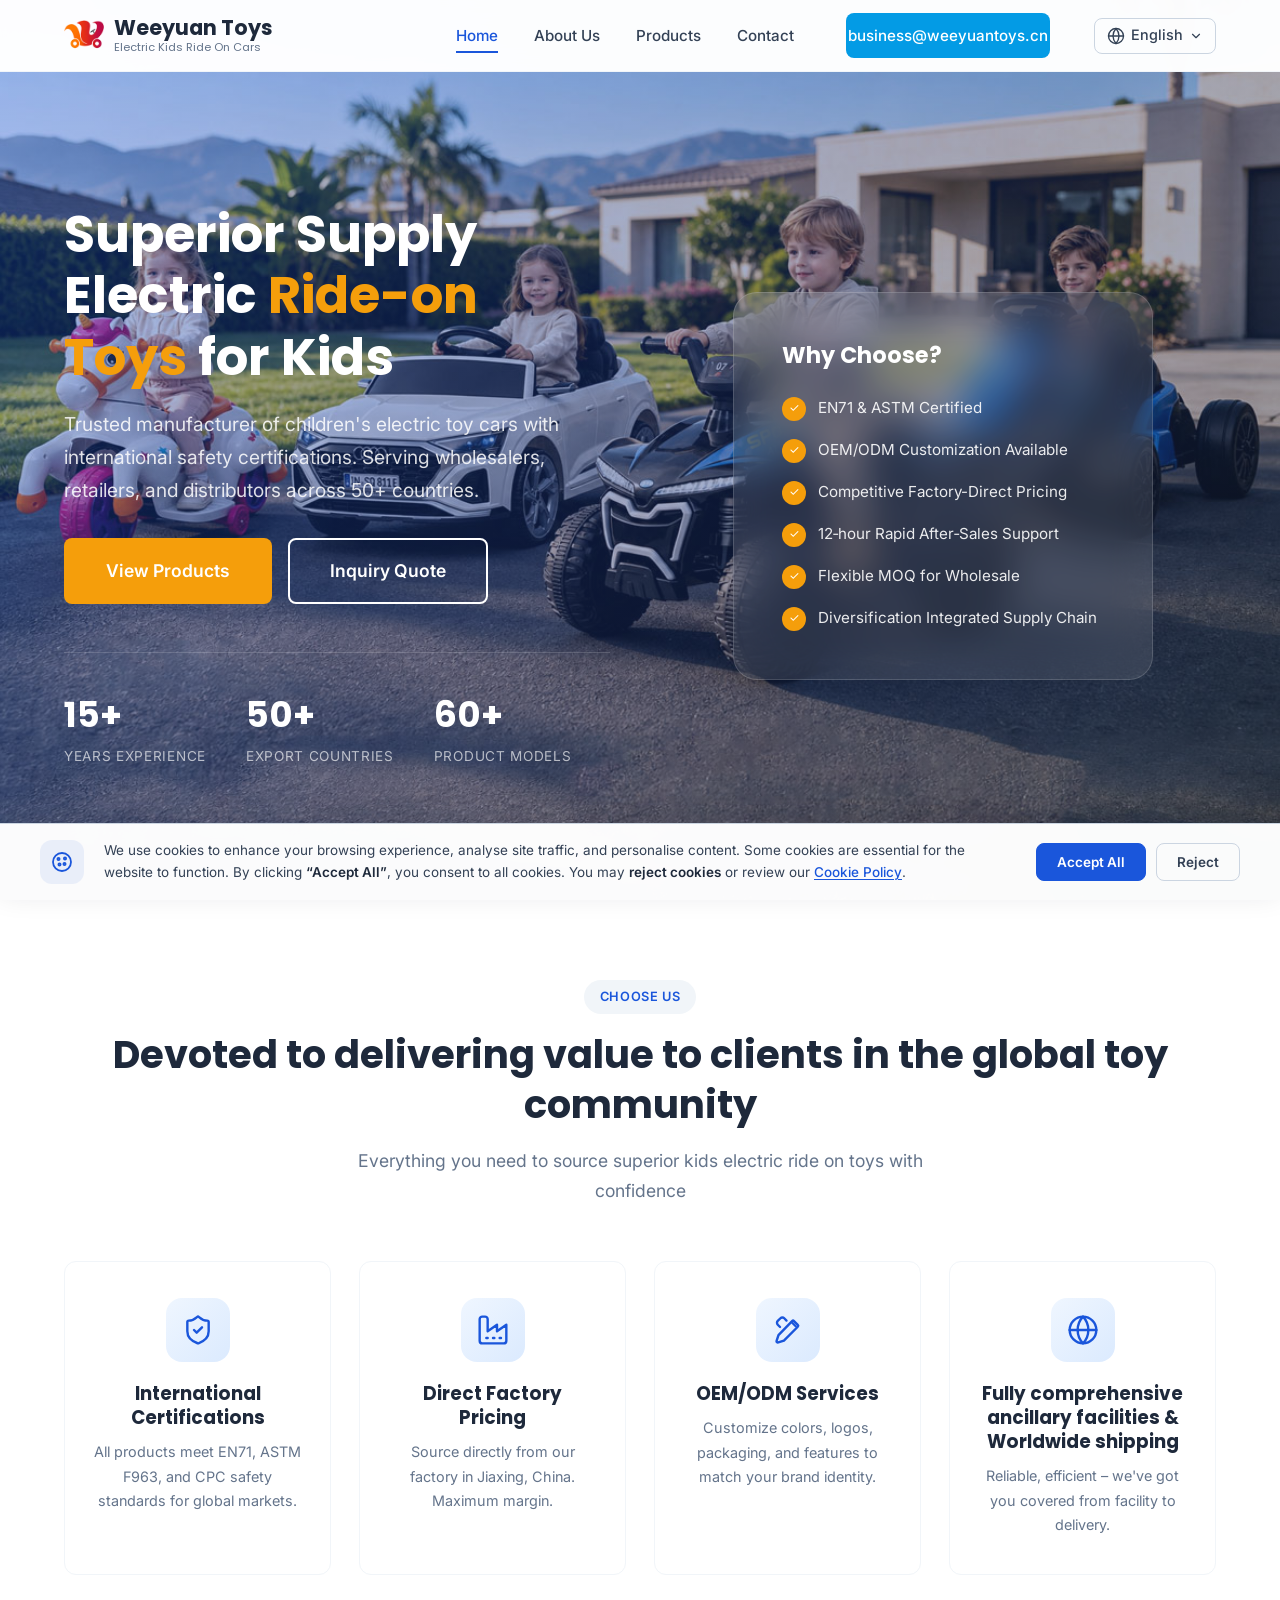
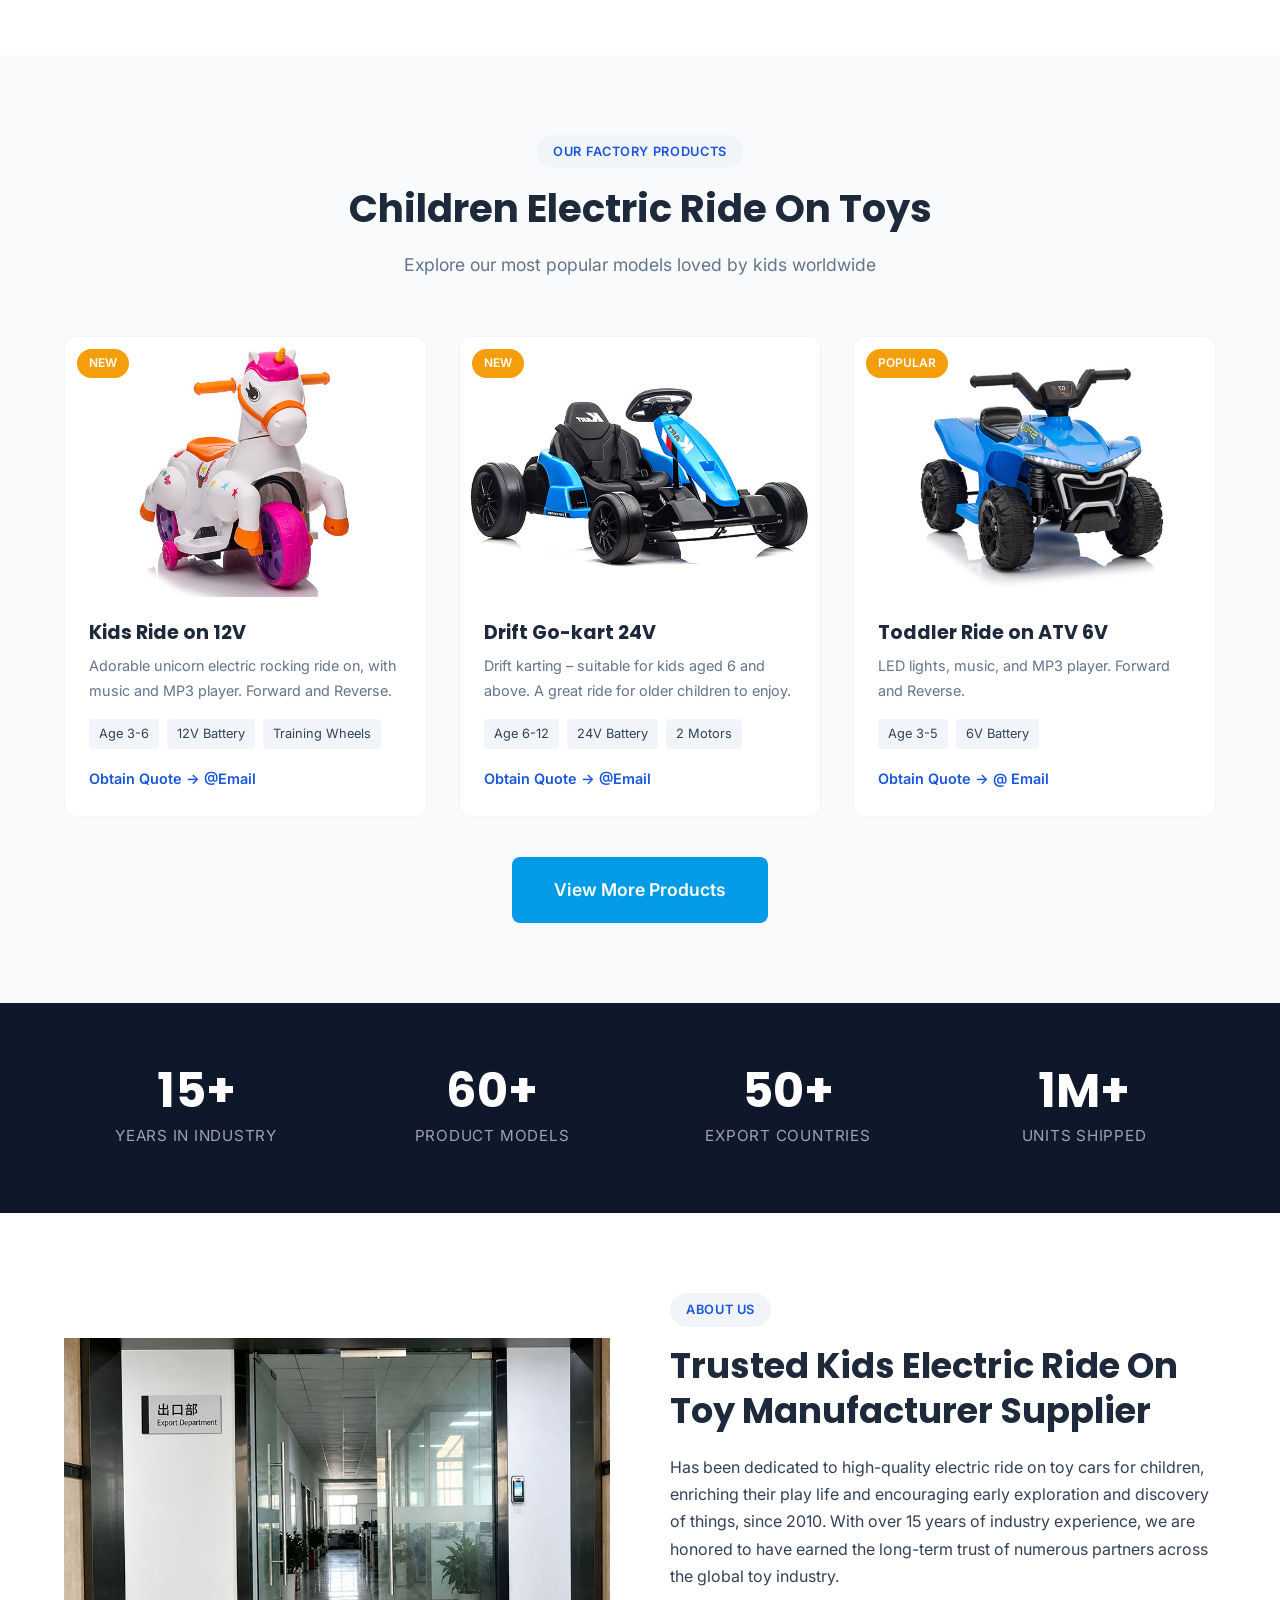
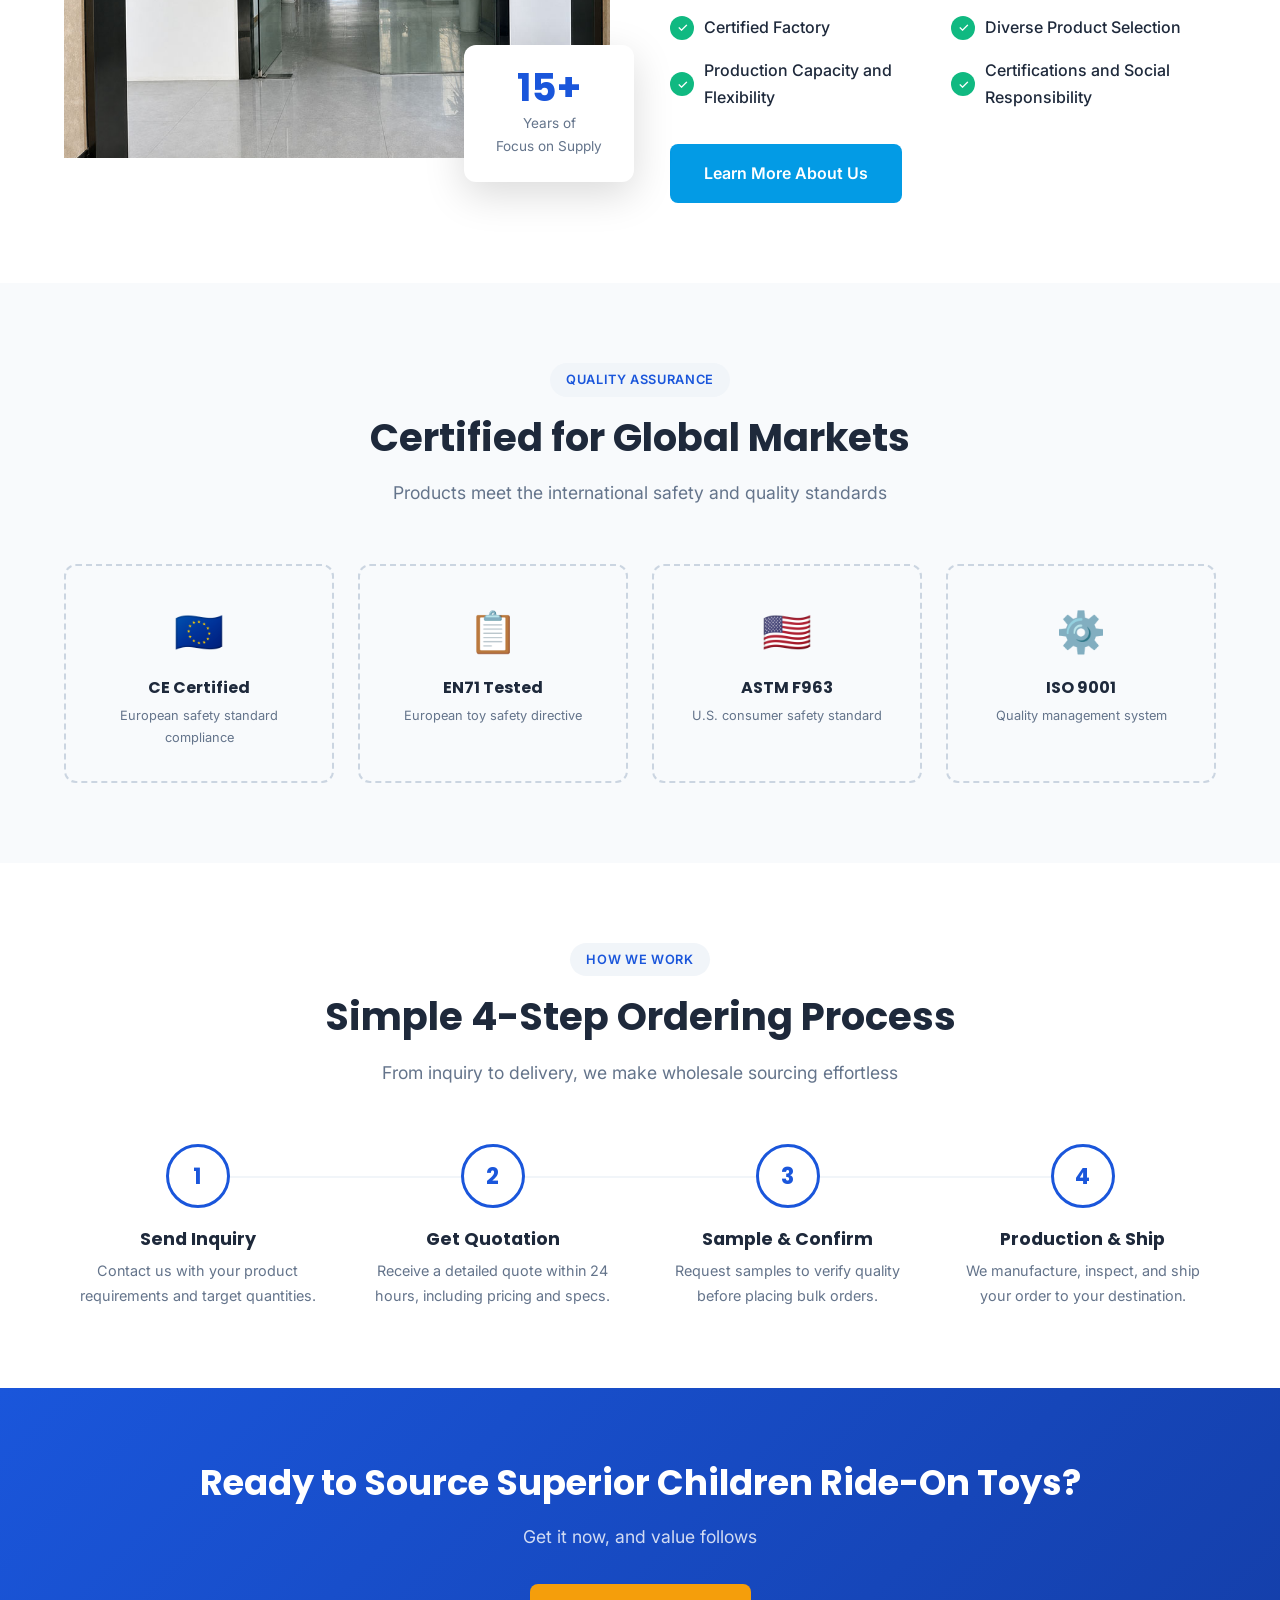
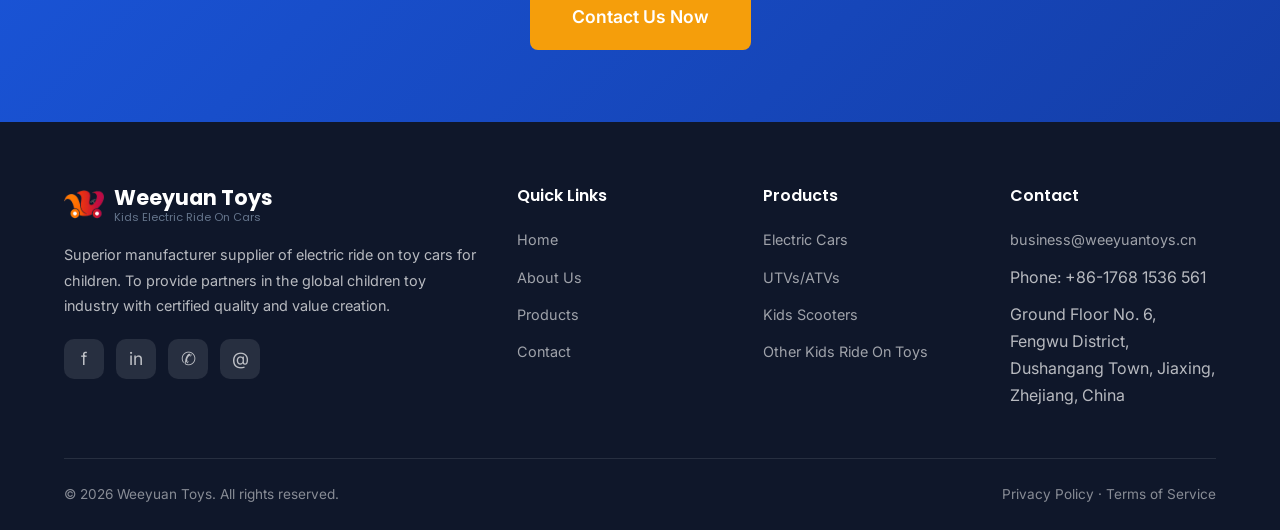
==== commit 39c976a0: "Add files via upload" ====
--- a/index.html
+++ b/index.html
@@ -452,6 +452,38 @@
     </div>
   </footer>
 
+  <!-- ===== Cookie Consent Banner (GDPR / CCPA) ===== -->
+  <div class="wy-cookie-banner" id="wyCookieBanner" role="dialog" aria-live="polite" aria-label="Cookie consent" hidden>
+    <div class="wy-cookie-inner">
+      <div class="wy-cookie-icon" aria-hidden="true">
+        <svg viewBox="0 0 24 24" fill="none" stroke="currentColor" stroke-width="1.8" stroke-linecap="round" stroke-linejoin="round">
+          <circle cx="12" cy="12" r="9"/>
+          <circle cx="8.5" cy="9" r="1.1"/>
+          <circle cx="15" cy="8.5" r="1.1"/>
+          <circle cx="9.5" cy="14.5" r="1.1"/>
+          <circle cx="14.5" cy="14" r="1.1"/>
+        </svg>
+      </div>
+      <div class="wy-cookie-body">
+        <p class="wy-cookie-text">
+          We use cookies to enhance your browsing experience, analyse site traffic, and personalise content. Some cookies are essential for the website to function. By clicking <strong>&ldquo;Accept All&rdquo;</strong>, you consent to all cookies. You may <strong>reject  cookies</strong> or review our <a href="#" class="wy-cookie-link">Cookie Policy</a>.
+        </p>
+      </div>
+      <div class="wy-cookie-actions">
+        <button type="button" class="wy-cookie-btn wy-cookie-btn--primary" id="wyCookieAcceptAll">Accept All</button>
+        <button type="button" class="wy-cookie-btn wy-cookie-btn--ghost" id="wyCookieReject">Reject</button>
+      </div>
+    </div>
+  </div>
+
+  <!-- ===== Back to Top Button ===== -->
+  <button type="button" class="wy-back-to-top" aria-label="Back to top" title="Back to top">
+    <svg viewBox="0 0 24 24" aria-hidden="true">
+      <path d="M12 19V5"/>
+      <path d="M5 12l7-7 7 7"/>
+    </svg>
+  </button>
+
   <script src="assets/js/main.js"></script>
 </body>
 </html>
--- a/assets/css/style.css
+++ b/assets/css/style.css
@@ -197,6 +197,10 @@
   box-shadow: var(--shadow-sm);
 }
 
+.header.nav-hidden {
+  transform: translateY(-100%);
+}
+
 .nav {
   max-width: var(--max-width);
   margin: 0 auto;
@@ -1508,3 +1512,221 @@
     padding: 32px 24px;
   }
 }
+
+/* ============================================
+   Cookie Consent Banner (GDPR / CCPA)
+   ============================================ */
+.wy-cookie-banner {
+  position: fixed;
+  left: 0;
+  right: 0;
+  bottom: 0;
+  z-index: 9998;
+  padding: 16px 20px;
+  background: rgba(255, 255, 255, 0.98);
+  border-top: 1px solid var(--gray-300);
+  box-shadow: 0 -8px 30px rgba(15, 23, 42, 0.12);
+  backdrop-filter: blur(8px);
+  -webkit-backdrop-filter: blur(8px);
+  animation: wyCookieIn 0.4s ease forwards;
+}
+
+@keyframes wyCookieIn {
+  from { transform: translateY(100%); opacity: 0; }
+  to   { transform: translateY(0); opacity: 1; }
+}
+
+.wy-cookie-inner {
+  max-width: var(--max-width);
+  margin: 0 auto;
+  display: flex;
+  align-items: center;
+  gap: 20px;
+  flex-wrap: wrap;
+}
+
+.wy-cookie-icon {
+  flex: 0 0 auto;
+  width: 44px;
+  height: 44px;
+  border-radius: 12px;
+  background: rgba(26, 86, 219, 0.08);
+  color: var(--primary);
+  display: flex;
+  align-items: center;
+  justify-content: center;
+}
+
+.wy-cookie-icon svg {
+  width: 24px;
+  height: 24px;
+}
+
+.wy-cookie-body {
+  flex: 1 1 320px;
+  min-width: 240px;
+}
+
+.wy-cookie-text {
+  font-size: 13.5px;
+  line-height: 1.6;
+  color: var(--gray-700);
+  margin: 0;
+}
+
+.wy-cookie-text strong {
+  color: var(--dark);
+  font-weight: 600;
+}
+
+.wy-cookie-link {
+  color: var(--primary);
+  font-weight: 500;
+  text-decoration: underline;
+  text-underline-offset: 2px;
+  white-space: nowrap;
+}
+
+.wy-cookie-actions {
+  flex: 0 0 auto;
+  display: flex;
+  gap: 10px;
+  flex-wrap: wrap;
+}
+
+.wy-cookie-btn {
+  font-family: 'Inter', sans-serif;
+  font-size: 13.5px;
+  font-weight: 600;
+  padding: 10px 20px;
+  border-radius: var(--radius-sm);
+  cursor: pointer;
+  transition: var(--transition);
+  border: 1px solid transparent;
+  line-height: 1.2;
+  white-space: nowrap;
+}
+
+.wy-cookie-btn--primary {
+  background: var(--primary);
+  color: var(--white);
+  border-color: var(--primary);
+}
+
+.wy-cookie-btn--primary:hover {
+  background: var(--primary-dark);
+  border-color: var(--primary-dark);
+  box-shadow: var(--shadow-md);
+}
+
+.wy-cookie-btn--ghost {
+  background: transparent;
+  color: var(--gray-700);
+  border-color: var(--gray-300);
+}
+
+.wy-cookie-btn--ghost:hover {
+  background: var(--gray-50);
+  border-color: var(--gray-500);
+  color: var(--dark);
+}
+
+@media (max-width: 720px) {
+  .wy-cookie-inner {
+    flex-direction: column;
+    align-items: flex-start;
+    gap: 14px;
+  }
+  .wy-cookie-actions {
+    width: 100%;
+  }
+  .wy-cookie-btn {
+    flex: 1 1 auto;
+    text-align: center;
+  }
+}
+
+/* ============================================
+   Back to Top Button
+   ============================================ */
+.wy-back-to-top {
+  position: fixed;
+  right: 24px;
+  bottom: 90px; /* above cookie banner */
+  z-index: 9997;
+  width: 48px;
+  height: 48px;
+  border-radius: 50%;
+  border: 1px solid rgba(255, 255, 255, 0.18);
+  background: rgba(26, 86, 219, 0.55);
+  color: var(--white);
+  display: inline-flex;
+  align-items: center;
+  justify-content: center;
+  cursor: pointer;
+  padding: 0;
+  box-shadow: 0 8px 24px rgba(15, 23, 42, 0.18);
+  backdrop-filter: blur(6px);
+  -webkit-backdrop-filter: blur(6px);
+  opacity: 0;
+  visibility: hidden;
+  transform: translateY(8px) scale(0.96);
+  transition:
+    opacity 0.3s ease,
+    visibility 0.3s ease,
+    transform 0.3s ease,
+    background-color 0.2s ease,
+    box-shadow 0.2s ease;
+}
+
+.wy-back-to-top.is-visible {
+  opacity: 1;
+  visibility: visible;
+  transform: translateY(0) scale(1);
+}
+
+.wy-back-to-top.is-visible:hover {
+  background: rgba(26, 86, 219, 0.95);
+  box-shadow: 0 10px 28px rgba(15, 23, 42, 0.28);
+  transform: translateY(-2px) scale(1);
+}
+
+.wy-back-to-top.is-pinned {
+  background: rgba(26, 86, 219, 0.95);
+  box-shadow: 0 10px 28px rgba(15, 23, 42, 0.24);
+}
+
+.wy-back-to-top svg {
+  width: 22px;
+  height: 22px;
+  stroke: currentColor;
+  fill: none;
+  stroke-width: 2.2;
+  stroke-linecap: round;
+  stroke-linejoin: round;
+}
+
+.wy-back-to-top:focus-visible {
+  outline: 2px solid var(--primary);
+  outline-offset: 3px;
+}
+
+@media (max-width: 720px) {
+  .wy-back-to-top {
+    right: 16px;
+    bottom: 200px; /* above stacked cookie banner on mobile */
+    width: 44px;
+    height: 44px;
+  }
+  .wy-back-to-top svg {
+    width: 20px;
+    height: 20px;
+  }
+}
+
+@media (prefers-reduced-motion: reduce) {
+  .wy-back-to-top {
+    transition: opacity 0.2s ease, visibility 0.2s ease;
+    transform: none;
+  }
+}
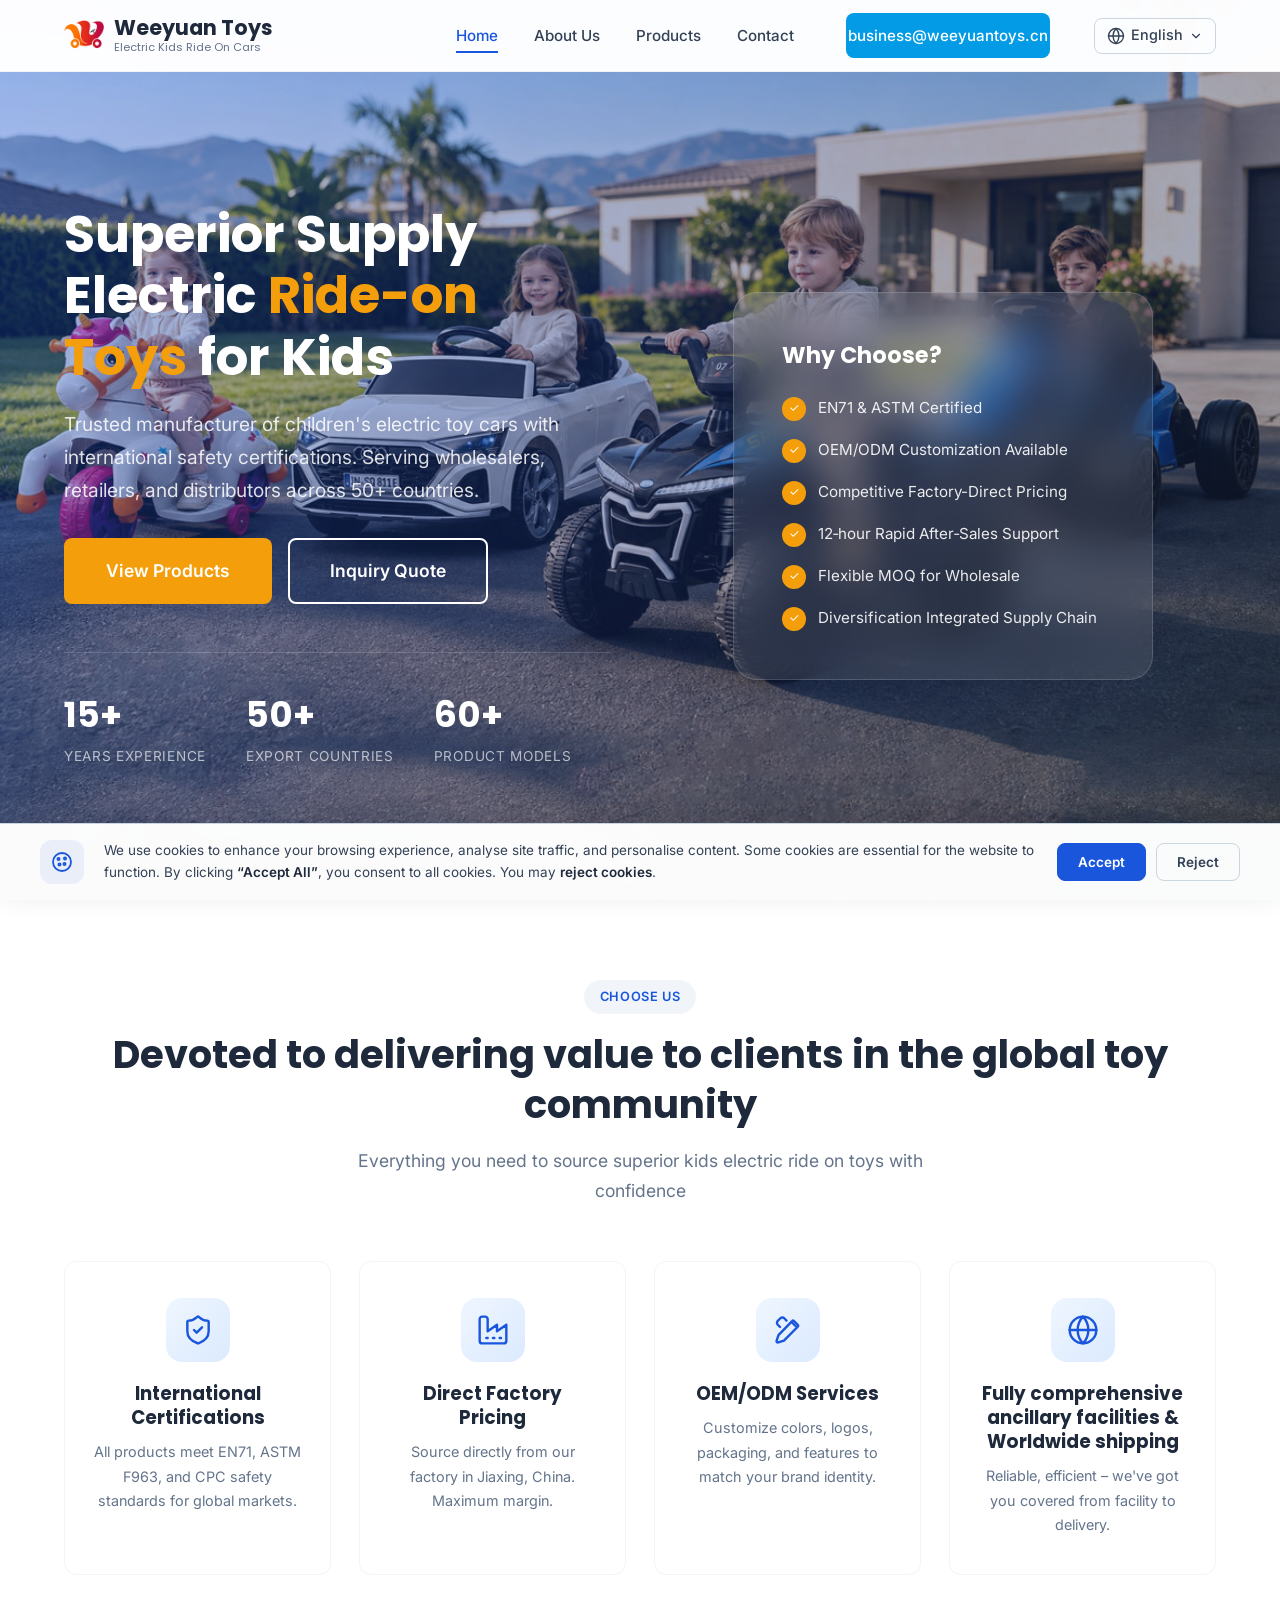
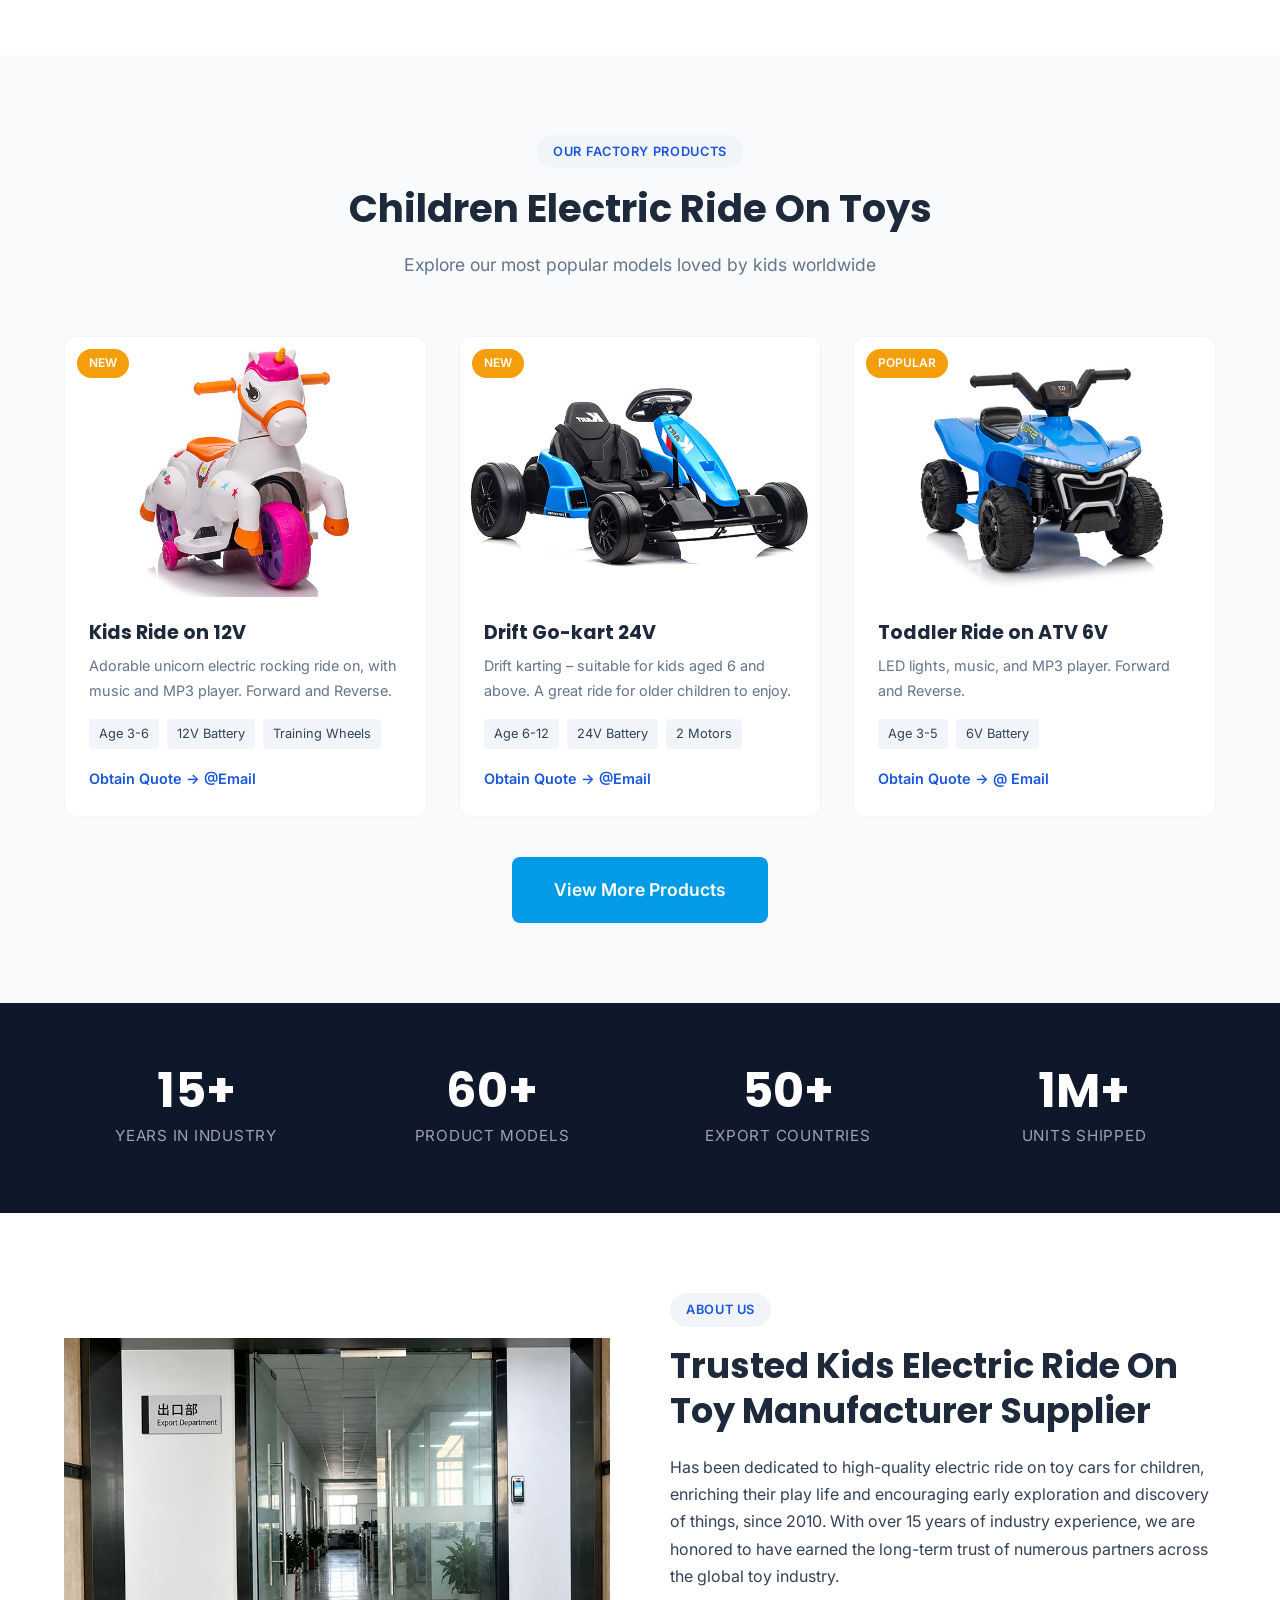
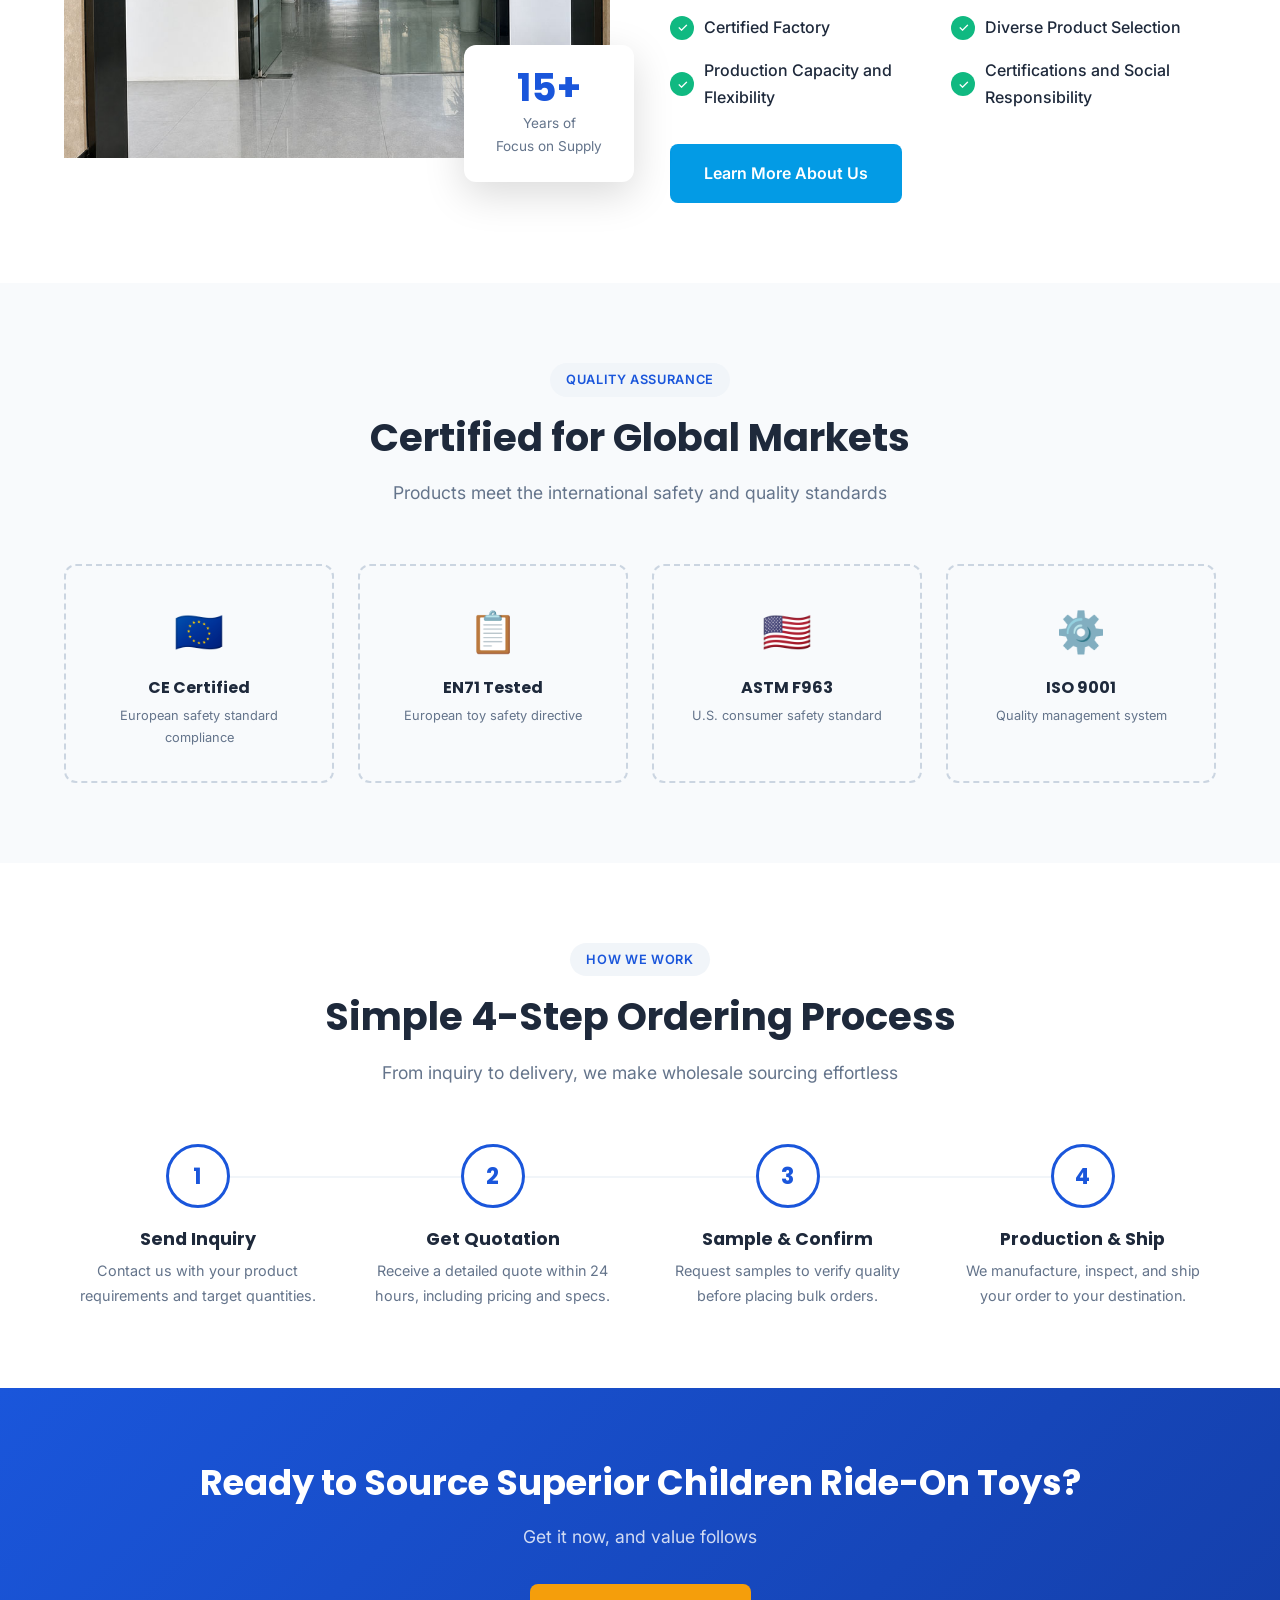
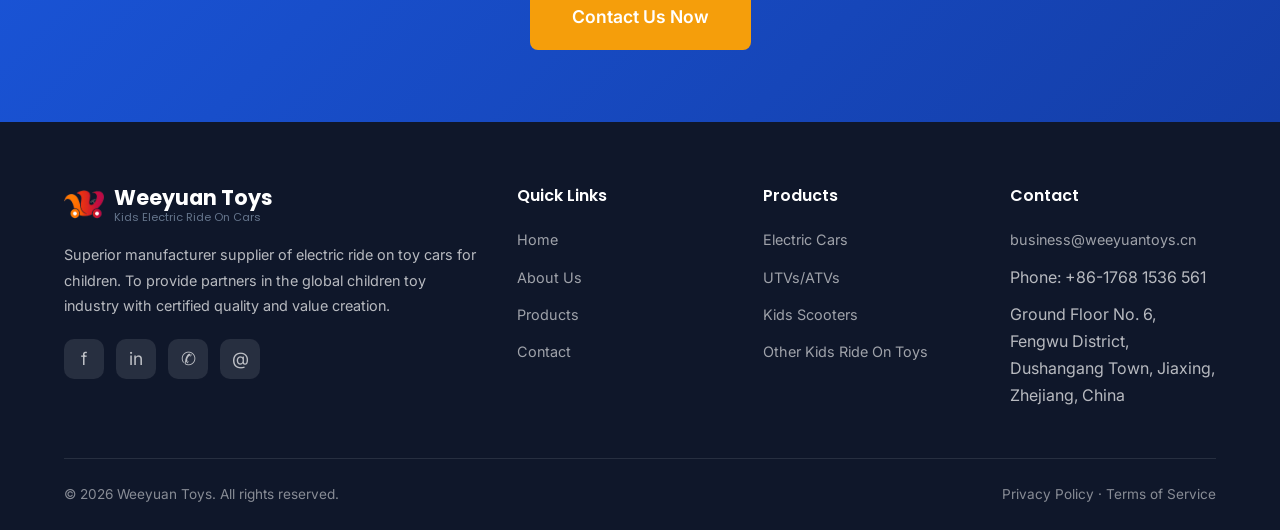
==== commit c99251c1: "Add files via upload" ====
--- a/index.html
+++ b/index.html
@@ -108,13 +108,13 @@
             <svg class="lang-caret" viewBox="0 0 24 24" fill="none" stroke="currentColor" stroke-width="2" stroke-linecap="round" stroke-linejoin="round" aria-hidden="true"><polyline points="6 9 12 15 18 9"></polyline></svg>
           </button>
           <ul class="lang-menu" role="menu">
+            <li><a href="#" role="menuitem" data-lang="ar" class="lang-option">Arabic</a></li>
+            <li><a href="#" role="menuitem" data-lang="de" class="lang-option">Deutsch</a></li>
             <li><a href="#" role="menuitem" data-lang="en" class="lang-option active">English</a></li>
-            <li><a href="#" role="menuitem" data-lang="ar" class="lang-option">Arabic</a></li>
+            <li><a href="#" role="menuitem" data-lang="es" class="lang-option">Español</a></li>
             <li><a href="#" role="menuitem" data-lang="fr" class="lang-option">Français</a></li>
-            <li><a href="#" role="menuitem" data-lang="de" class="lang-option">Deutsch</a></li>
+            <li><a href="#" role="menuitem" data-lang="it" class="lang-option">Italiano</a></li>
             <li><a href="#" role="menuitem" data-lang="pt" class="lang-option">Português</a></li>
-            <li><a href="#" role="menuitem" data-lang="es" class="lang-option">Español</a></li>
-            <li><a href="#" role="menuitem" data-lang="it" class="lang-option">Italian</a></li>
           </ul>
         </li>
       </ul>
@@ -466,11 +466,11 @@
       </div>
       <div class="wy-cookie-body">
         <p class="wy-cookie-text">
-          We use cookies to enhance your browsing experience, analyse site traffic, and personalise content. Some cookies are essential for the website to function. By clicking <strong>&ldquo;Accept All&rdquo;</strong>, you consent to all cookies. You may <strong>reject  cookies</strong> or review our <a href="#" class="wy-cookie-link">Cookie Policy</a>.
+          We use cookies to enhance your browsing experience, analyse site traffic, and personalise content. Some cookies are essential for the website to function. By clicking <strong>&ldquo;Accept All&rdquo;</strong>, you consent to all cookies. You may <strong>reject  cookies</strong>.
         </p>
       </div>
       <div class="wy-cookie-actions">
-        <button type="button" class="wy-cookie-btn wy-cookie-btn--primary" id="wyCookieAcceptAll">Accept All</button>
+        <button type="button" class="wy-cookie-btn wy-cookie-btn--primary" id="wyCookieAcceptAll">Accept</button>
         <button type="button" class="wy-cookie-btn wy-cookie-btn--ghost" id="wyCookieReject">Reject</button>
       </div>
     </div>
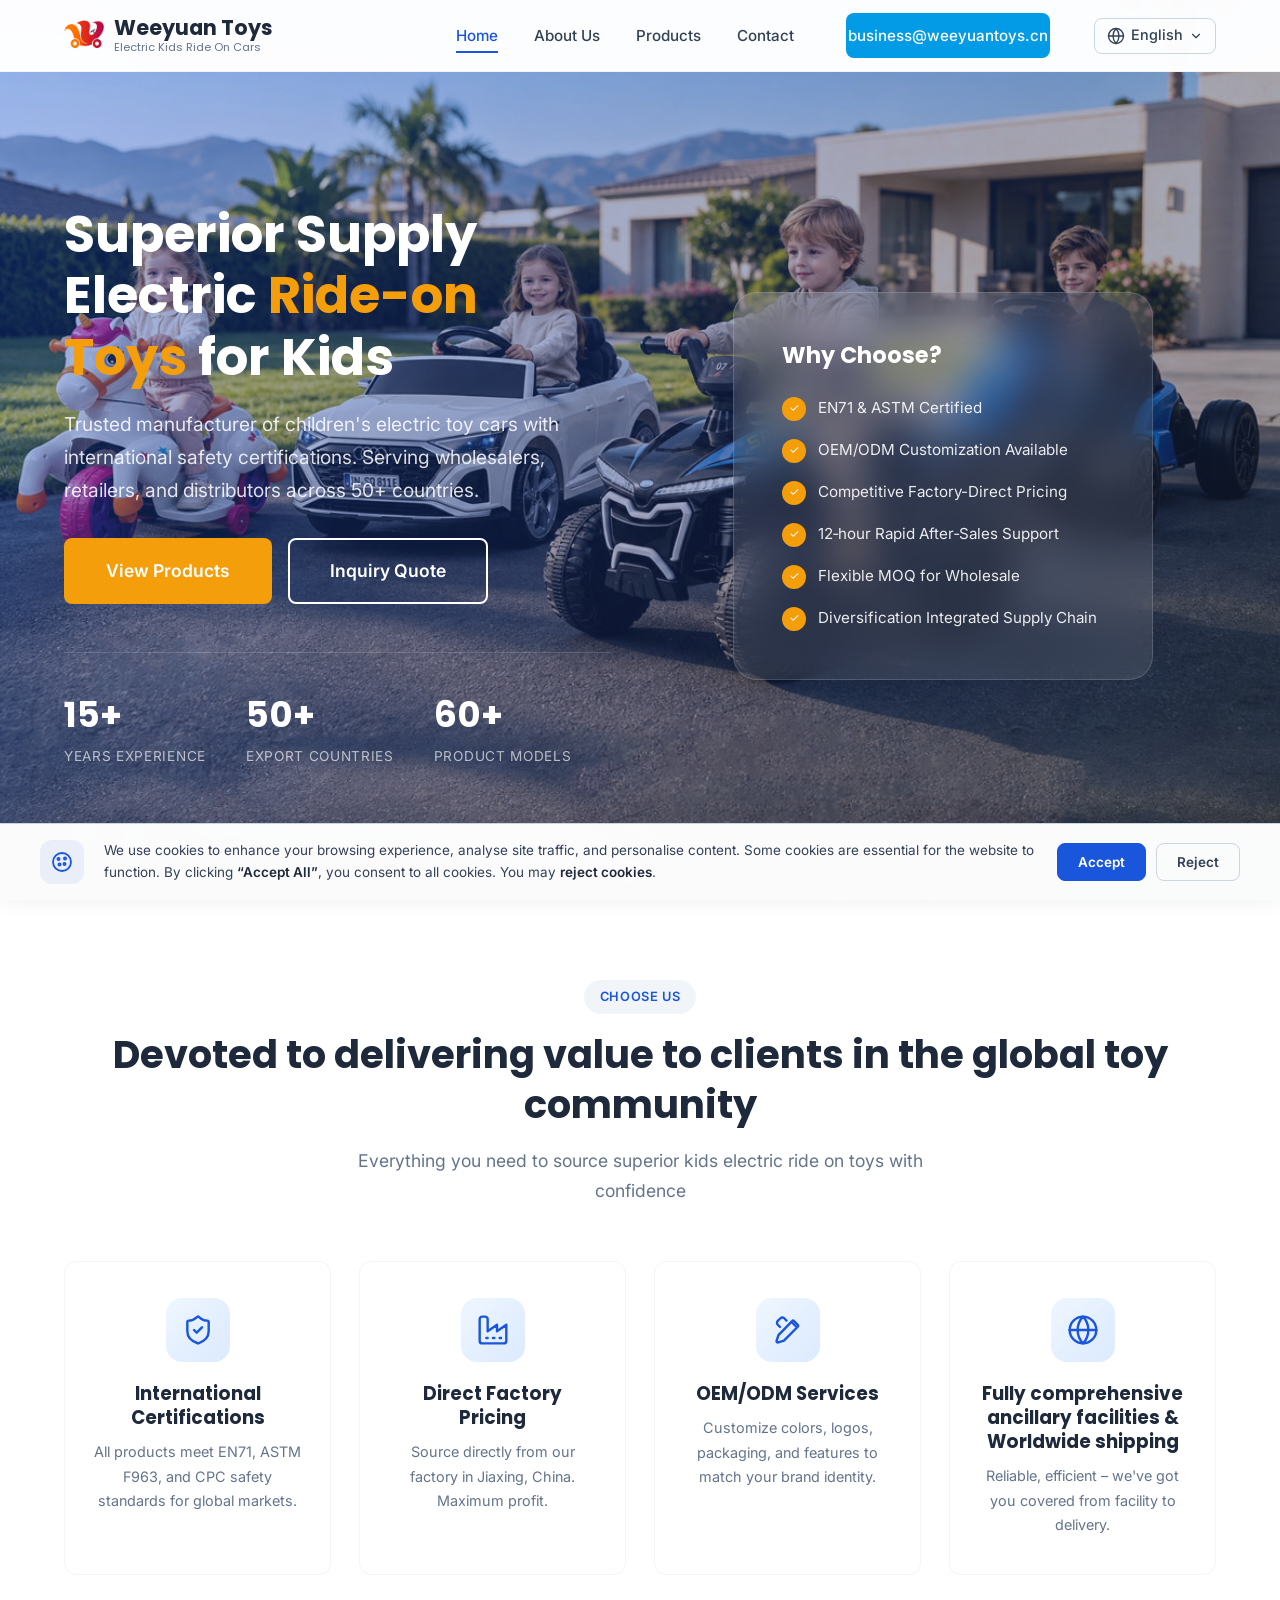
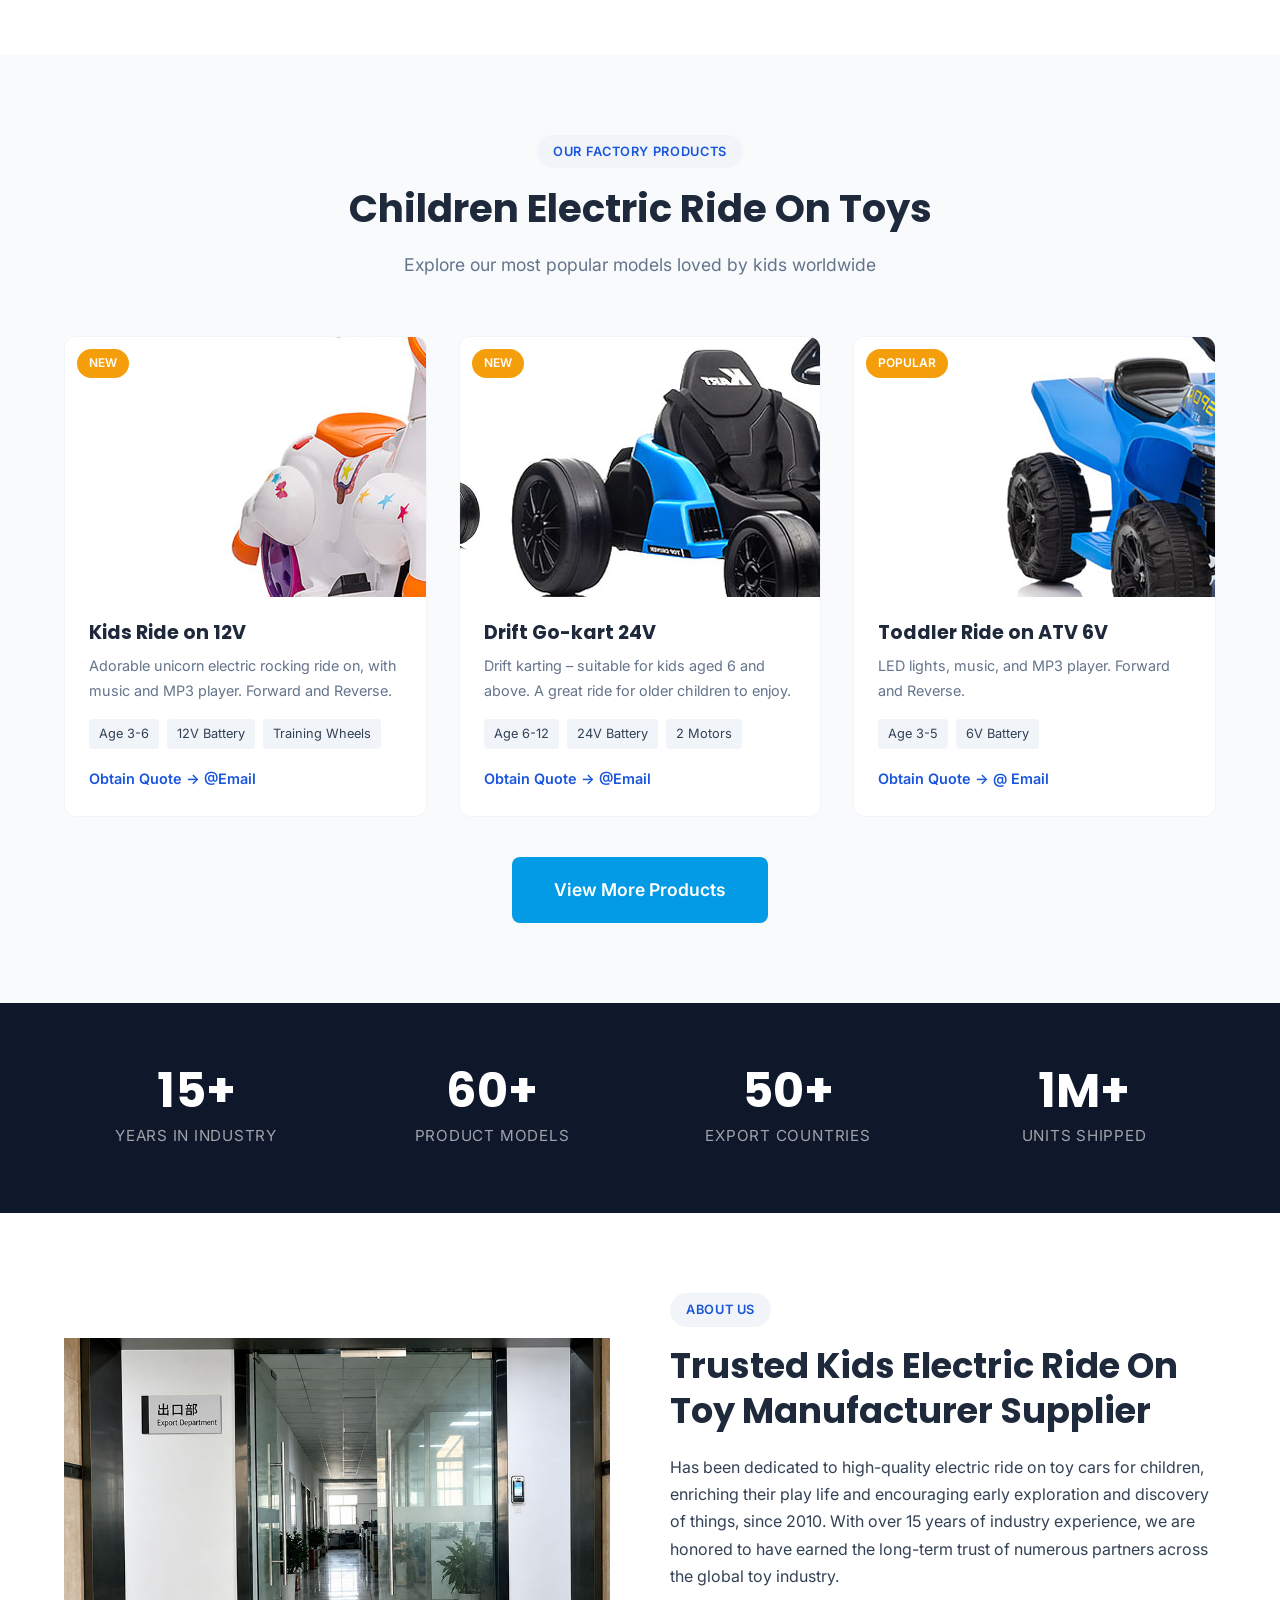
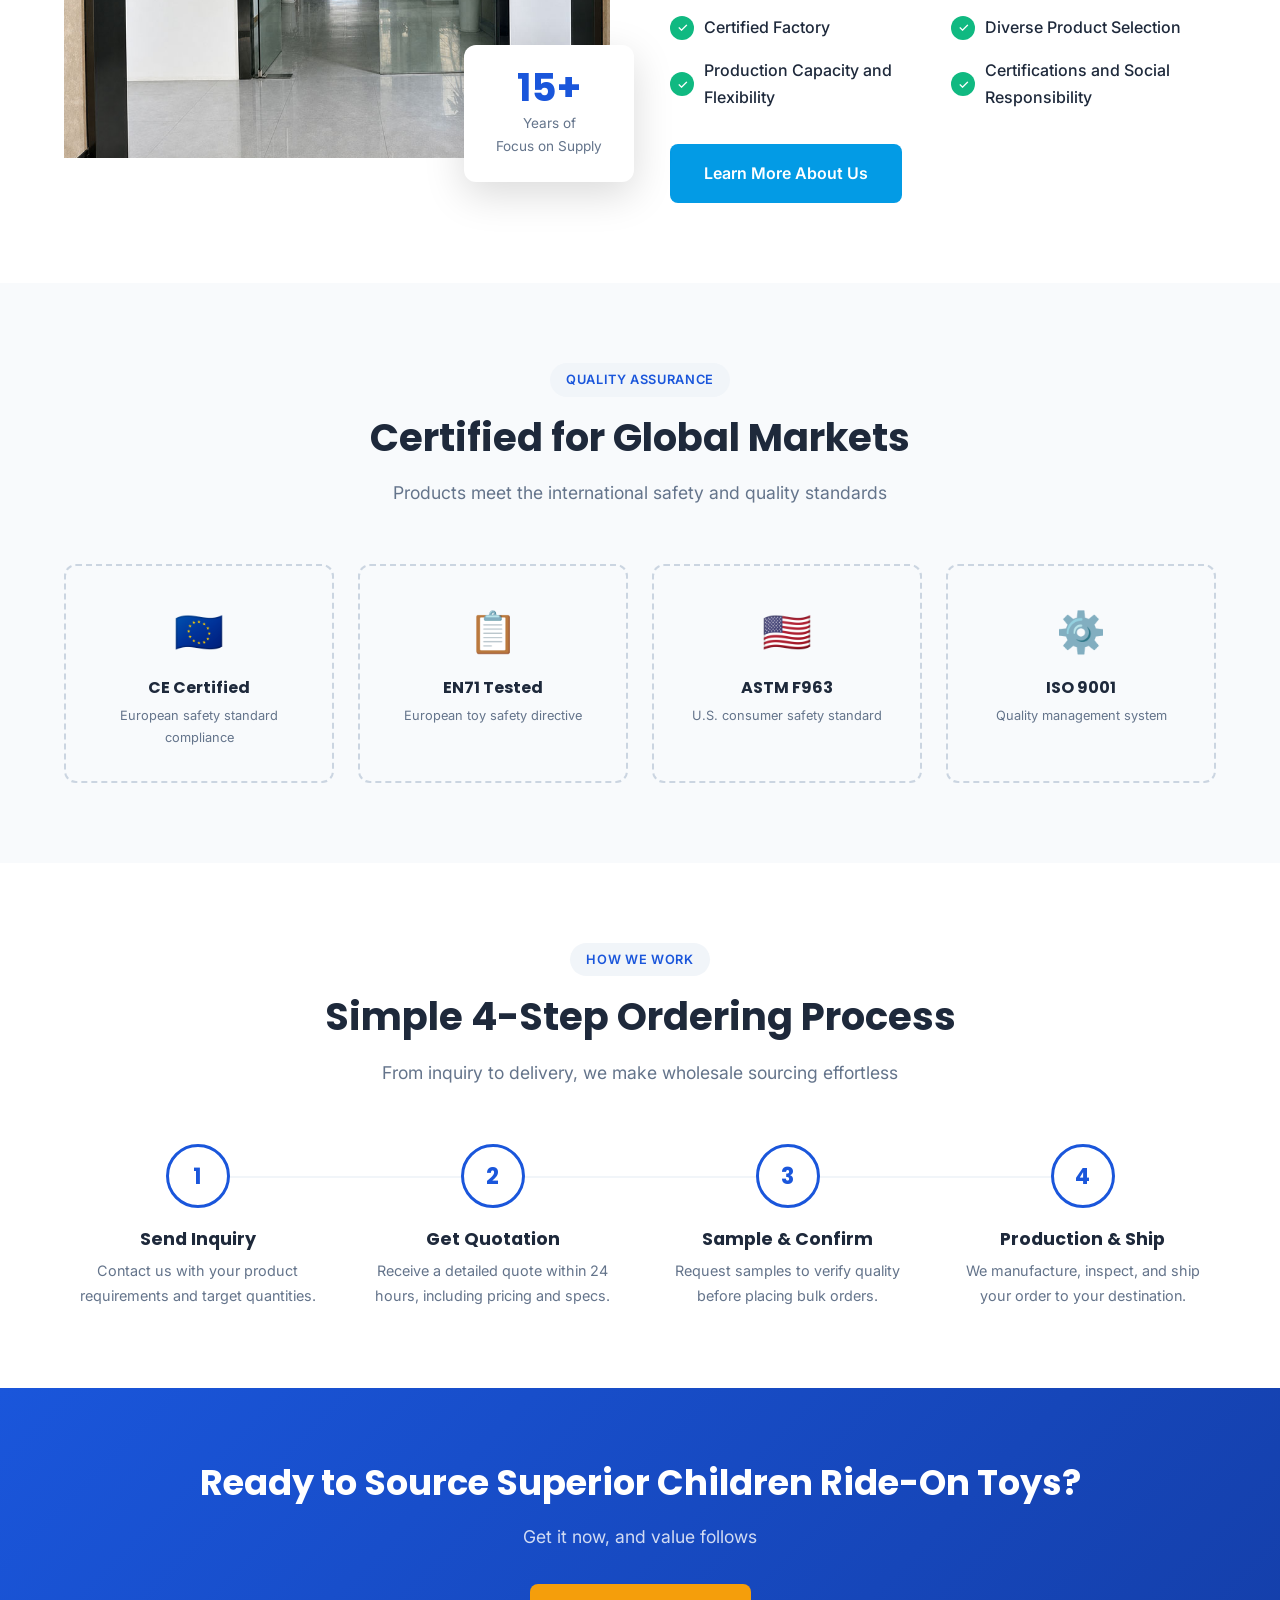
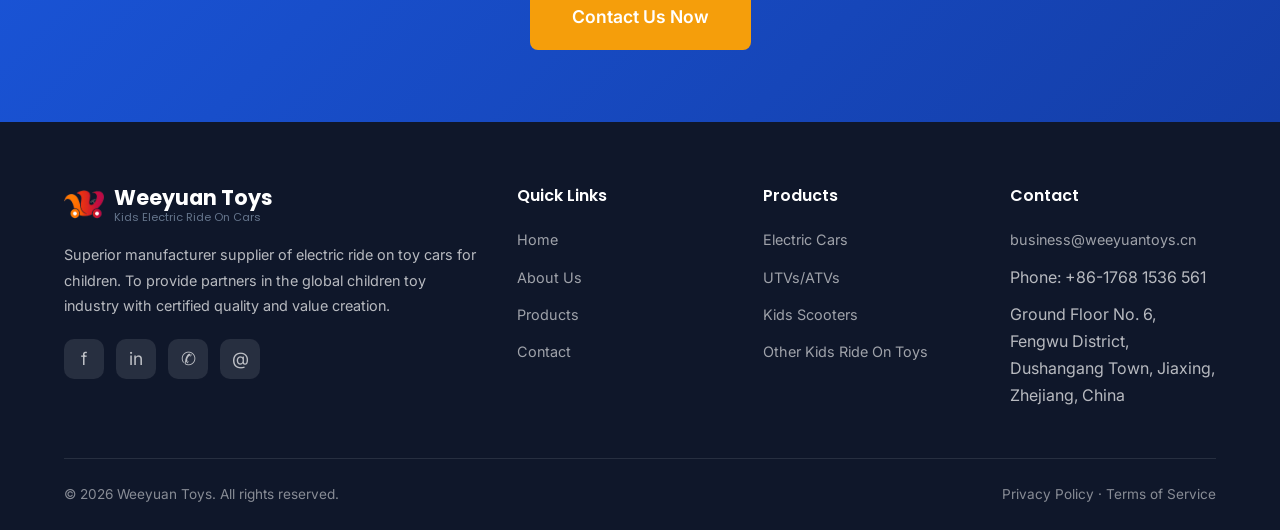
==== commit 1bc13b2c: "Add files via upload" ====
--- a/index.html
+++ b/index.html
@@ -1,489 +1,492 @@
-<!DOCTYPE html>
-<html lang="en">
-<head>
-  <meta charset="UTF-8">
-  <meta name="viewport" content="width=device-width, initial-scale=1.0">
-
-  <!-- ===== Meta Tags (Editable) ===== -->
-  <title>Jiaxing Weeyuan Electric Kids Toy Cars - Superior Electric Ride-on Toys Manufacturer | China Export</title>
-  <meta name="description" content="Jiaxing Weeyuan Kids Toy Cars is a leading manufacturer supplier of electric ride-on toy cars for children. CE, EN71, ASTM certified. Wholesale & OEM/ODM for global markets. Fast worldwide shipping.">
-  <meta name="keywords" content="kids electric cars, ride on toys, children's electric vehicles, toy car manufacturer supplier, electric ride on cars, kids ride on toys wholesale, OEM toy cars, China electric ride on toys manufacturer, Jiaxing Weeyuan">
-  <meta name="author" content="Jiaxing Weeyuan Electric Kids Ride on Toy Cars">
-  <meta name="robots" content="index, follow">
-  <meta name="language" content="English">
-  <link rel="canonical" href="https://www.weeyuantoys.cn/">
-
-  <!-- ===== Open Graph / Social Media ===== -->
-  <meta property="og:type" content="website">
-  <meta property="og:title" content="Jiaxing Weeyuan Kids Toy Cars - Superior Electric Ride On Toys Supplier">
-  <meta property="og:description" content="Leading manufacturer of children's electric ride on toy cars. CE, EN71, ASTM certified. Wholesale & OEM/ODM for global markets.">
-  <meta property="og:url" content="https://www.weeyuantoys.cn/">
-  <meta property="og:site_name" content="Jiaxing Weeyuan Kids Toy Cars">
-  <meta property="og:image" content="https://www.weeyuantoys.cn/assets/images/og-image.jpg">
-
-  <!-- ===== Twitter Card ===== -->
-  <meta name="twitter:card" content="summary_large_image">
-  <meta name="twitter:title" content="Jiaxing Weeyuan Kids Toy Cars - Electric Ride On Toys Cars Supplier">
-  <meta name="twitter:description" content="Leading manufacturer of children's electric ride on toy cars. Certified for global markets.">
-
-  <!-- ===== Favicon ===== -->
-  <link rel="icon" type="image/png" href="assets/images/iconro.png">
-
-  <!-- ===== Fonts ===== -->
-  <link rel="preconnect" href="https://fonts.googleapis.com">
-  <link rel="preconnect" href="https://fonts.gstatic.com" crossorigin>
-  <link href="https://fonts.googleapis.com/css2?family=Inter:wght@400;500;600;700&family=Poppins:wght@500;600;700;800&display=swap" rel="stylesheet">
-
-  <!-- ===== Styles ===== -->
-  <link rel="stylesheet" href="assets/css/style.css">
-
-  <!-- ===== Structured Data (SEO - JSON-LD) ===== -->
-  <script type="application/ld+json">
-  {
-    "@context": "https://schema.org",
-    "@type": "Organization",
-    "name": "Jiaxing Weeyuan Kids Toy Cars",
-    "legalName": "Jiaxing Weeyuan Kids Toy Cars",
-    "url": "https://www.weeyuantoys.cn",
-    "logo": "https://www.weeyuantoys.cn/assets/images/logo.png",
-    "description": "Leading manufacturer of children's electric ride on toy cars. CE, EN71, ASTM certified. Wholesale & OEM/ODM for global markets.",
-    "address": {
-      "@type": "PostalAddress",
-      "streetAddress": "Ground Floor No. 6, Fengwu District, Dushangang Town, Jiaxing, Zhejiang, China",
-      "addressLocality": "Jiaxing",
-      "addressRegion": "Zhejiang",
-      "postalCode": "314200",
-      "addressCountry": "CN"
-    },
-    "contactPoint": {
-      "@type": "ContactPoint",
-      "telephone": "+86-1768 1536 561",
-      "contactType": "sales",
-      "email": "business@weeyuantoys.cn",
-      "areaServed": "Worldwide",
-      "availableLanguage": ["English"]
-    },
-    "sameAs": [
-      "https://www.facebook.com/weeyuantoys",
-      "https://www.linkedin.com/company/weeyuantoys",
-    ]
-  }
-  </script>
-  <script type="application/ld+json">
-  {
-    "@context": "https://schema.org",
-    "@type": "WebSite",
-    "name": "Jiaxing Weeyuan Kids Toy Cars",
-    "url": "https://www.weeyuantoys.cn",
-    "potentialAction": {
-      "@type": "SearchAction",
-      "target": "https://www.weeyuantoys.cn/products.html?q={search_term_string}",
-      "query-input": "required name=search_term_string"
-    }
-  }
-  </script>
-</head>
-<body>
-
-  <!-- ===== Header ===== -->
-  <header class="header">
-    <nav class="nav">
-      <a href="index.html" class="logo">
-        <div class="logo-icon"><img src="assets/images/Logo.png" alt="Weeyuan electric children ride on toy cars"></div>
-        <div class="logo-text">
-          Weeyuan Toys
-          <small>Electric Kids Ride On Cars</small>
-        </div>
-      </a>
-      <ul class="nav-menu">
-        <li><a href="index.html" class="active">Home</a></li>
-        <li><a href="about.html">About Us</a></li>
-        <li><a href="products.html">Products</a></li>
-        <li><a href="contact.html">Contact</a></li>
-        <li class="nav-cta"><a href="mailto:business@weeyuantoys.cn" class="btn btn-primary">business@weeyuantoys.cn</a></li>
-        <li class="nav-lang">
-          <button type="button" class="lang-btn" aria-haspopup="true" aria-expanded="false">
-            <svg class="lang-icon" viewBox="0 0 24 24" fill="none" stroke="currentColor" stroke-width="1.8" stroke-linecap="round" stroke-linejoin="round" aria-hidden="true"><circle cx="12" cy="12" r="10"></circle><line x1="2" y1="12" x2="22" y2="12"></line><path d="M12 2a15.3 15.3 0 0 1 4 10 15.3 15.3 0 0 1-4 10 15.3 15.3 0 0 1-4-10 15.3 15.3 0 0 1 4-10z"></path></svg>
-            <span class="lang-current">English</span>
-            <svg class="lang-caret" viewBox="0 0 24 24" fill="none" stroke="currentColor" stroke-width="2" stroke-linecap="round" stroke-linejoin="round" aria-hidden="true"><polyline points="6 9 12 15 18 9"></polyline></svg>
-          </button>
-          <ul class="lang-menu" role="menu">
-            <li><a href="#" role="menuitem" data-lang="ar" class="lang-option">Arabic</a></li>
-            <li><a href="#" role="menuitem" data-lang="de" class="lang-option">Deutsch</a></li>
-            <li><a href="#" role="menuitem" data-lang="en" class="lang-option active">English</a></li>
-            <li><a href="#" role="menuitem" data-lang="es" class="lang-option">Español</a></li>
-            <li><a href="#" role="menuitem" data-lang="fr" class="lang-option">Français</a></li>
-            <li><a href="#" role="menuitem" data-lang="it" class="lang-option">Italiano</a></li>
-            <li><a href="#" role="menuitem" data-lang="pt" class="lang-option">Português</a></li>
-          </ul>
-        </li>
-      </ul>
-      <button class="nav-toggle" aria-label="Toggle menu">
-        <span></span><span></span><span></span>
-      </button>
-    </nav>
-  </header>
-
-  <!-- ===== Hero Section ===== -->
-  <section class="hero">
-    <div class="container">
-      <div class="hero-content">
-        <div class="hero-text">
-          <h1>Superior Supply Electric <span>Ride-on Toys</span> for Kids</h1>
-          <p>Trusted manufacturer of children's electric toy cars with international safety certifications. Serving wholesalers, retailers, and distributors across 50+ countries.</p>
-          <div class="hero-buttons">
-            <a href="products.html" class="btn btn-accent btn-lg">View Products</a>
-            <a href="contact.html" class="btn btn-outline btn-lg">Inquiry Quote</a>
-          </div>
-          <div class="hero-stats">
-            <div class="hero-stat">
-              <div class="number">15+</div>
-              <div class="label">Years Experience</div>
-            </div>
-            <div class="hero-stat">
-              <div class="number">50+</div>
-              <div class="label">Export Countries</div>
-            </div>
-            <div class="hero-stat">
-              <div class="number">60+</div>
-              <div class="label">Product Models</div>
-            </div>
-          </div>
-        </div>
-        <div class="hero-visual">
-          <div class="hero-card">
-            <h3>Why Choose?</h3>
-            <ul>
-              <li><span class="check">✓</span> EN71 & ASTM Certified</li>
-              <li><span class="check">✓</span> OEM/ODM Customization Available</li>
-              <li><span class="check">✓</span> Competitive Factory-Direct Pricing</li>
-              <li><span class="check">✓</span> 12‑hour Rapid After‑Sales Support</li>
-              <li><span class="check">✓</span> Flexible MOQ for Wholesale</li>
-	      <li><span class="check">✓</span> Diversification Integrated Supply Chain</li>
-            </ul>
-          </div>
-        </div>
-      </div>
-    </div>
-  </section>
-
-  <!-- ===== Features / Why Choose Us ===== -->
-  <section class="section">
-    <div class="container">
-      <div class="section-title">
-        <span class="badge">Choose Us</span>
-        <h2>Devoted to delivering value to clients in the global toy community</h2>
-        <p>Everything you need to source superior kids electric ride on toys with confidence</p>
-      </div>
-      <div class="features-grid">
-        <div class="feature-card">
-          <div class="feature-icon">
-            <svg xmlns="http://www.w3.org/2000/svg" width="32" height="32" viewBox="0 0 24 24" fill="none" stroke="currentColor" stroke-width="1.8" stroke-linecap="round" stroke-linejoin="round"><path d="M20 13c0 5-3.5 7.5-7.66 8.95a1 1 0 0 1-.67-.01C7.5 20.5 4 18 4 13V6a1 1 0 0 1 1-1c2 0 4.5-1.2 6.24-2.72a1.17 1.17 0 0 1 1.52 0C14.51 3.81 17 5 19 5a1 1 0 0 1 1 1z"/><path d="m9 12 2 2 4-4"/></svg>
-          </div>
-          <h3>International Certifications</h3>
-          <p>All products meet EN71, ASTM F963, and CPC safety standards for global markets.</p>
-        </div>
-        <div class="feature-card">
-          <div class="feature-icon">
-            <svg xmlns="http://www.w3.org/2000/svg" width="32" height="32" viewBox="0 0 24 24" fill="none" stroke="currentColor" stroke-width="1.8" stroke-linecap="round" stroke-linejoin="round"><path d="M2 20a2 2 0 0 0 2 2h16a2 2 0 0 0 2-2V8l-7 5V8l-7 5V4a2 2 0 0 0-2-2H4a2 2 0 0 0-2 2Z"/><path d="M17 18h1"/><path d="M12 18h1"/><path d="M7 18h1"/></svg>
-          </div>
-          <h3>Direct Factory Pricing</h3>
-          <p>Source directly from our factory in Jiaxing, China. Maximum margin.</p>
-        </div>
-        <div class="feature-card">
-          <div class="feature-icon">
-            <svg xmlns="http://www.w3.org/2000/svg" width="32" height="32" viewBox="0 0 24 24" fill="none" stroke="currentColor" stroke-width="1.8" stroke-linecap="round" stroke-linejoin="round"><path d="M15.086 5.314a1 1 0 0 1 1.414 0l2.828 2.828a1 1 0 0 1 0 1.414L8.95 19.935l-4.243 1.414a1 1 0 0 1-1.265-1.265L4.857 15.84Z"/><path d="m14.805 6.197 3 3"/><path d="M10.867 4.897 9.166 3.196a2 2 0 0 0-2.829 0L4.32 5.215a2 2 0 0 0 0 2.829l1.7 1.7"/></svg>
-          </div>
-          <h3>OEM/ODM Services</h3>
-          <p>Customize colors, logos, packaging, and features to match your brand identity.</p>
-        </div>
-        <div class="feature-card">
-          <div class="feature-icon">
-            <svg xmlns="http://www.w3.org/2000/svg" width="32" height="32" viewBox="0 0 24 24" fill="none" stroke="currentColor" stroke-width="1.8" stroke-linecap="round" stroke-linejoin="round"><circle cx="12" cy="12" r="10"/><path d="M12 2a14.5 14.5 0 0 0 0 20 14.5 14.5 0 0 0 0-20"/><path d="M2 12h20"/></svg>
-          </div>
-          <h3>Fully comprehensive ancillary facilities &
-Worldwide shipping</h3>
-          <p>Reliable, efficient – we've got you covered from facility to delivery.</p>
-        </div>
-      </div>
-    </div>
-  </section>
-
-  <!-- ===== Featured Products ===== -->
-  <section class="section" style="background: var(--gray-50);">
-    <div class="container">
-      <div class="section-title">
-        <span class="badge">Our Factory Products</span>
-        <h2>Children Electric Ride On Toys</h2>
-        <p>Explore our most popular models loved by kids worldwide</p>
-      </div>
-      <div class="products-grid">
-        <div class="product-card">
-          <div class="product-image">
-            <span class="product-badge">New</span>
-            <img src="assets/images/b1.jpg" alt="Adorable unicorn electric rocking ride on" style="width:100%;height:100%;object-fit:cover;">
-          </div>
-          <div class="product-body">
-            <h3>Kids Ride on 12V</h3>
-            <p>Adorable unicorn electric rocking ride on, with music and MP3 player. Forward and Reverse.</p>
-            <div class="product-specs">
-              <span>Age 3-6</span>
-              <span>12V Battery</span>
-              <span>Training Wheels</span>
-            </div>
-            <a href="products.html" class="product-link">Obtain Quote → @Email</a>
-          </div>
-        </div>
-        <div class="product-card">
-          <div class="product-image">
-            <span class="product-badge">New</span>
-            <img src="assets/images/b2.jpg" alt="4WD drift go-kart 24v" style="width:100%;height:100%;object-fit:cover;">
-          </div>
-          <div class="product-body">
-            <h3>Drift Go-kart 24V</h3>
-            <p>Drift karting – suitable for kids aged 6 and above. A great ride for older children to enjoy.</p>
-            <div class="product-specs">
-              <span>Age 6-12</span>
-              <span>24V Battery</span>
-              <span>2 Motors</span>
-            </div>
-            <a href="products.html" class="product-link">Obtain Quote → @Email</a>
-          </div>
-        </div>
-        <div class="product-card">
-          <div class="product-image">
-            <span class="product-badge">Popular</span>
-            <img src="assets/images/b3.jpg" alt="Electric Toddler Ride on ATV 6V" style="width:100%;height:100%;object-fit:cover;">
-          </div>
-          <div class="product-body">
-            <h3>Toddler Ride on ATV 6V</h3>
-            <p>LED lights, music, and MP3 player. Forward and Reverse.</p>
-            <div class="product-specs">
-              <span>Age 3-5</span>
-              <span>6V Battery</span>
-            </div>
-            <a href="products.html" class="product-link">Obtain Quote → @ Email</a>
-          </div>
-        </div>
-      </div>
-      <div style="text-align: center; margin-top: 40px;">
-        <a href="products.html" class="btn btn-primary btn-lg">View More Products</a>
-      </div>
-    </div>
-  </section>
-
-  <!-- ===== Stats Section ===== -->
-  <section class="stats-section">
-    <div class="container">
-      <div class="stats-grid">
-        <div class="stat-item">
-          <div class="num">15+</div>
-          <div class="label">Years in Industry</div>
-        </div>
-        <div class="stat-item">
-          <div class="num">60+</div>
-          <div class="label">Product Models</div>
-        </div>
-        <div class="stat-item">
-          <div class="num">50+</div>
-          <div class="label">Export Countries</div>
-        </div>
-        <div class="stat-item">
-          <div class="num">1M+</div>
-          <div class="label">Units Shipped</div>
-        </div>
-      </div>
-    </div>
-  </section>
-
-  <!-- ===== About Preview ===== -->
-  <section class="section">
-    <div class="container">
-      <div class="about-grid">
-        <div class="about-visual">
-          <div class="img-main"><img src="assets/images/exp.jpg" alt="Jiaxing weeyuan electric ride on toy cars factory supplier" style="width:100%;height:100%;object-fit:cover;"></div>
-          <div class="img-badge">
-            <div class="num">15+</div>
-            <div class="text">Years of<br>Focus on Supply</div>
-          </div>
-        </div>
-        <div class="about-text">
-          <span class="badge" style="display:inline-block; background:var(--gray-100); color:var(--primary); font-size:0.8rem; font-weight:600; letter-spacing:0.05em; text-transform:uppercase; padding:6px 16px; border-radius:20px; margin-bottom:16px;">About Us</span>
-          <h2>Trusted Kids Electric Ride On Toy Manufacturer Supplier</h2>
-          <p>Has been dedicated to high-quality electric ride on toy cars for children, enriching their play life and encouraging early exploration and discovery of things, since 2010. With over 15 years of industry experience, we are honored to have earned the long-term trust of numerous partners across the global toy industry.</p>
-          <ul class="about-list">
-            <li>Certified Factory</li>
-            <li>Diverse Product Selection</li>
-            <li>Production Capacity and Flexibility</li>
-            <li>Certifications and Social Responsibility</li>
-          </ul>
-          <a href="about.html" class="btn btn-primary">Learn More About Us</a>
-        </div>
-      </div>
-    </div>
-  </section>
-
-  <!-- ===== Certifications ===== -->
-  <section class="section" style="background: var(--gray-50);">
-    <div class="container">
-      <div class="section-title">
-        <span class="badge">Quality Assurance</span>
-        <h2>Certified for Global Markets</h2>
-        <p>Products meet the international safety and quality standards</p>
-      </div>
-      <div class="cert-grid">
-        <div class="cert-item">
-          <div class="cert-icon">🇪🇺</div>
-          <h4>CE Certified</h4>
-          <p>European safety standard compliance</p>
-        </div>
-        <div class="cert-item">
-          <div class="cert-icon">📋</div>
-          <h4>EN71 Tested</h4>
-          <p>European toy safety directive</p>
-        </div>
-        <div class="cert-item">
-          <div class="cert-icon">🇺🇸</div>
-          <h4>ASTM F963</h4>
-          <p>U.S. consumer safety standard</p>
-        </div>
-        <div class="cert-item">
-          <div class="cert-icon">⚙️</div>
-          <h4>ISO 9001</h4>
-          <p>Quality management system</p>
-        </div>
-      </div>
-    </div>
-  </section>
-
-  <!-- ===== Process Section ===== -->
-  <section class="section">
-    <div class="container">
-      <div class="section-title">
-        <span class="badge">How We Work</span>
-        <h2>Simple 4-Step Ordering Process</h2>
-        <p>From inquiry to delivery, we make wholesale sourcing effortless</p>
-      </div>
-      <div class="process-grid">
-        <div class="process-step">
-          <div class="step-num">1</div>
-          <h4>Send Inquiry</h4>
-          <p>Contact us with your product requirements and target quantities.</p>
-        </div>
-        <div class="process-step">
-          <div class="step-num">2</div>
-          <h4>Get Quotation</h4>
-          <p>Receive a detailed quote within 24 hours, including pricing and specs.</p>
-        </div>
-        <div class="process-step">
-          <div class="step-num">3</div>
-          <h4>Sample & Confirm</h4>
-          <p>Request samples to verify quality before placing bulk orders.</p>
-        </div>
-        <div class="process-step">
-          <div class="step-num">4</div>
-          <h4>Production & Ship</h4>
-          <p>We manufacture, inspect, and ship your order to your destination.</p>
-        </div>
-      </div>
-    </div>
-  </section>
-
-  <!-- ===== CTA Section ===== -->
-  <section class="cta-section">
-    <div class="container">
-      <h2>Ready to Source Superior Children Ride-On Toys?</h2>
-      <p>Get it now, and value follows</p>
-      <a href="contact.html" class="btn btn-accent btn-lg">Contact Us Now</a>
-    </div>
-  </section>
-
-  <!-- ===== Footer ===== -->
-  <footer class="footer">
-    <div class="container">
-      <div class="footer-grid">
-        <div class="footer-brand">
-          <a href="index.html" class="logo">
-            <div class="logo-icon"><img src="assets/images/Logo.png" alt="Weeyuan Toys"></div>
-            <div class="logo-text">
-              Weeyuan Toys
-              <small>Kids Electric Ride On Cars</small>
-            </div>
-          </a>
-          <p>Superior manufacturer supplier of electric ride on toy cars for children. To provide partners in the global children toy industry with certified quality and value creation.</p>
-          <div class="footer-social">
-            <a href="#" aria-label="Facebook">f</a>
-            <a href="#" aria-label="LinkedIn">in</a>
-            <a href="#" aria-label="WhatsApp">✆</a>
-            <a href="mailto:allen@weeyuantoys.cn" aria-label="Email">@</a>
-          </div>
-        </div>
-        <div class="footer-col">
-          <h4>Quick Links</h4>
-          <ul>
-            <li><a href="index.html">Home</a></li>
-            <li><a href="about.html">About Us</a></li>
-            <li><a href="products.html">Products</a></li>
-            <li><a href="contact.html">Contact</a></li>
-          </ul>
-        </div>
-        <div class="footer-col">
-          <h4>Products</h4>
-          <ul>
-            <li><a href="products.html">Electric Cars</a></li>
-            <li><a href="products.html">UTVs/ATVs</a></li>
-            <li><a href="products.html">Kids Scooters</a></li>
-            <li><a href="products.html">Other Kids Ride On Toys</a></li>
-          </ul>
-        </div>
-        <div class="footer-col">
-          <h4>Contact</h4>
-          <ul>
-            <li><a href="mailto:business@weeyuantoys.cn">business@weeyuantoys.cn</a></li>
-            <li>Phone: +86-1768 1536 561</li>
-            <li>Ground Floor No. 6, Fengwu District, Dushangang Town, Jiaxing, Zhejiang, China</li>
-          </ul>
-        </div>
-      </div>
-      <div class="footer-bottom">
-        <p>&copy; <span id="currentYear">2026</span> Weeyuan Toys. All rights reserved.</p>
-        <p><a href="#">Privacy Policy</a> · <a href="#">Terms of Service</a></p>
-      </div>
-    </div>
-  </footer>
-
-  <!-- ===== Cookie Consent Banner (GDPR / CCPA) ===== -->
-  <div class="wy-cookie-banner" id="wyCookieBanner" role="dialog" aria-live="polite" aria-label="Cookie consent" hidden>
-    <div class="wy-cookie-inner">
-      <div class="wy-cookie-icon" aria-hidden="true">
-        <svg viewBox="0 0 24 24" fill="none" stroke="currentColor" stroke-width="1.8" stroke-linecap="round" stroke-linejoin="round">
-          <circle cx="12" cy="12" r="9"/>
-          <circle cx="8.5" cy="9" r="1.1"/>
-          <circle cx="15" cy="8.5" r="1.1"/>
-          <circle cx="9.5" cy="14.5" r="1.1"/>
-          <circle cx="14.5" cy="14" r="1.1"/>
-        </svg>
-      </div>
-      <div class="wy-cookie-body">
-        <p class="wy-cookie-text">
-          We use cookies to enhance your browsing experience, analyse site traffic, and personalise content. Some cookies are essential for the website to function. By clicking <strong>&ldquo;Accept All&rdquo;</strong>, you consent to all cookies. You may <strong>reject  cookies</strong>.
-        </p>
-      </div>
-      <div class="wy-cookie-actions">
-        <button type="button" class="wy-cookie-btn wy-cookie-btn--primary" id="wyCookieAcceptAll">Accept</button>
-        <button type="button" class="wy-cookie-btn wy-cookie-btn--ghost" id="wyCookieReject">Reject</button>
-      </div>
-    </div>
-  </div>
-
-  <!-- ===== Back to Top Button ===== -->
-  <button type="button" class="wy-back-to-top" aria-label="Back to top" title="Back to top">
-    <svg viewBox="0 0 24 24" aria-hidden="true">
-      <path d="M12 19V5"/>
-      <path d="M5 12l7-7 7 7"/>
-    </svg>
-  </button>
-
-  <script src="assets/js/main.js"></script>
-</body>
-</html>
+<!DOCTYPE html>
+<html lang="en">
+<head>
+  <meta charset="UTF-8">
+  <meta name="viewport" content="width=device-width, initial-scale=1.0">
+
+  <!-- ===== Meta Tags (Editable) ===== -->
+  <title>Jiaxing Weeyuan Electric Kids Toy Cars - Superior Electric Ride-on Toys Manufacturer | China Export</title>
+  <meta name="description" content="Jiaxing Weeyuan Kids Toy Cars is a leading manufacturer supplier of electric ride-on toy cars for children. CE, EN71, ASTM certified. Wholesale & OEM/ODM for global markets. Fast worldwide shipping.">
+  <meta name="keywords" content="kids electric cars, ride on toys, children's electric vehicles, toy car manufacturer supplier, electric ride on cars, kids ride on toys wholesale, OEM toy cars, China electric ride on toys manufacturer, Jiaxing Weeyuan">
+  <meta name="author" content="Jiaxing Weeyuan Electric Kids Ride on Toy Cars">
+  <meta name="robots" content="index, follow">
+  <meta name="language" content="English">
+  <link rel="canonical" href="https://www.weeyuantoys.cn/">
+
+  <!-- ===== Open Graph / Social Media ===== -->
+  <meta property="og:type" content="website">
+  <meta property="og:title" content="Jiaxing Weeyuan Kids Toy Cars - Superior Electric Ride On Toys Supplier">
+  <meta property="og:description" content="Leading manufacturer of children's electric ride on toy cars. CE, EN71, ASTM certified. Wholesale & OEM/ODM for global markets.">
+  <meta property="og:url" content="https://www.weeyuantoys.cn/">
+  <meta property="og:site_name" content="Jiaxing Weeyuan Kids Toy Cars">
+  <meta property="og:image" content="https://www.weeyuantoys.cn/assets/images/og-image.jpg">
+
+  <!-- ===== Twitter Card ===== -->
+  <meta name="twitter:card" content="summary_large_image">
+  <meta name="twitter:title" content="Jiaxing Weeyuan Kids Toy Cars - Electric Ride On Toys Cars Supplier">
+  <meta name="twitter:description" content="Leading manufacturer of children's electric ride on toy cars. Certified for global markets.">
+
+  <!-- ===== Favicon ===== -->
+  <link rel="icon" type="image/png" href="assets/images/iconro.png">
+
+  <!-- ===== Fonts ===== -->
+  <link rel="preconnect" href="https://fonts.googleapis.com">
+  <link rel="preconnect" href="https://fonts.gstatic.com" crossorigin>
+  <link href="https://fonts.googleapis.com/css2?family=Inter:wght@400;500;600;700&family=Poppins:wght@500;600;700;800&display=swap" rel="stylesheet">
+
+  <!-- ===== Styles ===== -->
+  <link rel="stylesheet" href="assets/css/style.css">
+
+  <!-- ===== Structured Data (SEO - JSON-LD) ===== -->
+  <script type="application/ld+json">
+  {
+    "@context": "https://schema.org",
+    "@type": "Organization",
+    "name": "Jiaxing Weeyuan Kids Toy Cars",
+    "legalName": "Jiaxing Weeyuan Kids Toy Cars",
+    "url": "https://www.weeyuantoys.cn",
+    "logo": "https://www.weeyuantoys.cn/assets/images/logo.png",
+    "description": "Leading manufacturer of children's electric ride on toy cars. CE, EN71, ASTM certified. Wholesale & OEM/ODM for global markets.",
+    "address": {
+      "@type": "PostalAddress",
+      "streetAddress": "Ground Floor No. 6, Fengwu District, Dushangang Town, Jiaxing, Zhejiang, China",
+      "addressLocality": "Jiaxing",
+      "addressRegion": "Zhejiang",
+      "postalCode": "314200",
+      "addressCountry": "CN"
+    },
+    "contactPoint": {
+      "@type": "ContactPoint",
+      "telephone": "+86-1768 1536 561",
+      "contactType": "sales",
+      "email": "business@weeyuantoys.cn",
+      "areaServed": "Worldwide",
+      "availableLanguage": ["English"]
+    },
+    "sameAs": [
+      "https://www.facebook.com/weeyuantoys",
+      "https://www.linkedin.com/company/weeyuantoys",
+    ]
+  }
+  </script>
+  <script type="application/ld+json">
+  {
+    "@context": "https://schema.org",
+    "@type": "WebSite",
+    "name": "Jiaxing Weeyuan Kids Toy Cars",
+    "url": "https://www.weeyuantoys.cn",
+    "potentialAction": {
+      "@type": "SearchAction",
+      "target": "https://www.weeyuantoys.cn/products.html?q={search_term_string}",
+      "query-input": "required name=search_term_string"
+    }
+  }
+  </script>
+</head>
+<body>
+
+  <!-- ===== Header ===== -->
+  <header class="header">
+    <nav class="nav">
+      <a href="index.html" class="logo">
+        <div class="logo-icon"><img src="assets/images/Logo.png" alt="Weeyuan electric children ride on toy cars"></div>
+        <div class="logo-text">
+          Weeyuan Toys
+          <small>Electric Kids Ride On Cars</small>
+        </div>
+      </a>
+      <ul class="nav-menu">
+        <li><a href="index.html" class="active">Home</a></li>
+        <li><a href="about.html">About Us</a></li>
+        <li><a href="products.html">Products</a></li>
+        <li><a href="contact.html">Contact</a></li>
+        <li class="nav-cta"><a href="mailto:business@weeyuantoys.cn" class="btn btn-primary">business@weeyuantoys.cn</a></li>
+        <li class="nav-lang">
+          <button type="button" class="lang-btn" aria-haspopup="true" aria-expanded="false">
+            <svg class="lang-icon" viewBox="0 0 24 24" fill="none" stroke="currentColor" stroke-width="1.8" stroke-linecap="round" stroke-linejoin="round" aria-hidden="true"><circle cx="12" cy="12" r="10"></circle><line x1="2" y1="12" x2="22" y2="12"></line><path d="M12 2a15.3 15.3 0 0 1 4 10 15.3 15.3 0 0 1-4 10 15.3 15.3 0 0 1-4-10 15.3 15.3 0 0 1 4-10z"></path></svg>
+            <span class="lang-current">English</span>
+            <svg class="lang-caret" viewBox="0 0 24 24" fill="none" stroke="currentColor" stroke-width="2" stroke-linecap="round" stroke-linejoin="round" aria-hidden="true"><polyline points="6 9 12 15 18 9"></polyline></svg>
+          </button>
+          <ul class="lang-menu" role="menu">
+            <li><a href="#" role="menuitem" data-lang="ar" class="lang-option">Arabic</a></li>
+            <li><a href="#" role="menuitem" data-lang="de" class="lang-option">Deutsch</a></li>
+            <li><a href="#" role="menuitem" data-lang="en" class="lang-option active">English</a></li>
+            <li><a href="#" role="menuitem" data-lang="es" class="lang-option">Español</a></li>
+            <li><a href="#" role="menuitem" data-lang="fr" class="lang-option">Français</a></li>
+            <li><a href="#" role="menuitem" data-lang="it" class="lang-option">Italiano</a></li>
+            <li><a href="#" role="menuitem" data-lang="pt" class="lang-option">Português</a></li>
+          </ul>
+        </li>
+      </ul>
+      <button class="nav-toggle" aria-label="Toggle menu">
+        <span></span><span></span><span></span>
+      </button>
+    </nav>
+  </header>
+
+  <!-- ===== Hero Section ===== -->
+  <section class="hero">
+    <div class="container">
+      <div class="hero-content">
+        <div class="hero-text">
+          <h1>Superior Supply Electric <span>Ride-on Toys</span> for Kids</h1>
+          <p>Trusted manufacturer of children's electric toy cars with international safety certifications. Serving wholesalers, retailers, and distributors across 50+ countries.</p>
+          <div class="hero-buttons">
+            <a href="products.html" class="btn btn-accent btn-lg">View Products</a>
+            <a href="contact.html" class="btn btn-outline btn-lg">Inquiry Quote</a>
+          </div>
+          <div class="hero-stats">
+            <div class="hero-stat">
+              <div class="number">15+</div>
+              <div class="label">Years Experience</div>
+            </div>
+            <div class="hero-stat">
+              <div class="number">50+</div>
+              <div class="label">Export Countries</div>
+            </div>
+            <div class="hero-stat">
+              <div class="number">60+</div>
+              <div class="label">Product Models</div>
+            </div>
+          </div>
+        </div>
+        <div class="hero-visual">
+          <div class="hero-card">
+            <h3>Why Choose?</h3>
+            <ul>
+              <li><span class="check">✓</span> EN71 & ASTM Certified</li>
+              <li><span class="check">✓</span> OEM/ODM Customization Available</li>
+              <li><span class="check">✓</span> Competitive Factory-Direct Pricing</li>
+              <li><span class="check">✓</span> 12‑hour Rapid After‑Sales Support</li>
+              <li><span class="check">✓</span> Flexible MOQ for Wholesale</li>
+	      <li><span class="check">✓</span> Diversification Integrated Supply Chain</li>
+            </ul>
+          </div>
+        </div>
+      </div>
+    </div>
+  </section>
+
+  <!-- ===== Features / Why Choose Us ===== -->
+  <section class="section">
+    <div class="container">
+      <div class="section-title">
+        <span class="badge">Choose Us</span>
+        <h2>Devoted to delivering value to clients in the global toy community</h2>
+        <p>Everything you need to source superior kids electric ride on toys with confidence</p>
+      </div>
+      <div class="features-grid">
+        <div class="feature-card">
+          <div class="feature-icon">
+            <svg xmlns="http://www.w3.org/2000/svg" width="32" height="32" viewBox="0 0 24 24" fill="none" stroke="currentColor" stroke-width="1.8" stroke-linecap="round" stroke-linejoin="round"><path d="M20 13c0 5-3.5 7.5-7.66 8.95a1 1 0 0 1-.67-.01C7.5 20.5 4 18 4 13V6a1 1 0 0 1 1-1c2 0 4.5-1.2 6.24-2.72a1.17 1.17 0 0 1 1.52 0C14.51 3.81 17 5 19 5a1 1 0 0 1 1 1z"/><path d="m9 12 2 2 4-4"/></svg>
+          </div>
+          <h3>International Certifications</h3>
+          <p>All products meet EN71, ASTM F963, and CPC safety standards for global markets.</p>
+        </div>
+        <div class="feature-card">
+          <div class="feature-icon">
+            <svg xmlns="http://www.w3.org/2000/svg" width="32" height="32" viewBox="0 0 24 24" fill="none" stroke="currentColor" stroke-width="1.8" stroke-linecap="round" stroke-linejoin="round"><path d="M2 20a2 2 0 0 0 2 2h16a2 2 0 0 0 2-2V8l-7 5V8l-7 5V4a2 2 0 0 0-2-2H4a2 2 0 0 0-2 2Z"/><path d="M17 18h1"/><path d="M12 18h1"/><path d="M7 18h1"/></svg>
+          </div>
+          <h3>Direct Factory Pricing</h3>
+          <p>Source directly from our factory in Jiaxing, China. Maximum profit.</p>
+        </div>
+        <div class="feature-card">
+          <div class="feature-icon">
+            <svg xmlns="http://www.w3.org/2000/svg" width="32" height="32" viewBox="0 0 24 24" fill="none" stroke="currentColor" stroke-width="1.8" stroke-linecap="round" stroke-linejoin="round"><path d="M15.086 5.314a1 1 0 0 1 1.414 0l2.828 2.828a1 1 0 0 1 0 1.414L8.95 19.935l-4.243 1.414a1 1 0 0 1-1.265-1.265L4.857 15.84Z"/><path d="m14.805 6.197 3 3"/><path d="M10.867 4.897 9.166 3.196a2 2 0 0 0-2.829 0L4.32 5.215a2 2 0 0 0 0 2.829l1.7 1.7"/></svg>
+          </div>
+          <h3>OEM/ODM Services</h3>
+          <p>Customize colors, logos, packaging, and features to match your brand identity.</p>
+        </div>
+        <div class="feature-card">
+          <div class="feature-icon">
+            <svg xmlns="http://www.w3.org/2000/svg" width="32" height="32" viewBox="0 0 24 24" fill="none" stroke="currentColor" stroke-width="1.8" stroke-linecap="round" stroke-linejoin="round"><circle cx="12" cy="12" r="10"/><path d="M12 2a14.5 14.5 0 0 0 0 20 14.5 14.5 0 0 0 0-20"/><path d="M2 12h20"/></svg>
+          </div>
+          <h3>Fully comprehensive ancillary facilities &
+Worldwide shipping</h3>
+          <p>Reliable, efficient – we've got you covered from facility to delivery.</p>
+        </div>
+      </div>
+    </div>
+  </section>
+
+  <!-- ===== Featured Products ===== -->
+  <section class="section" style="background: var(--gray-50);">
+    <div class="container">
+      <div class="section-title">
+        <span class="badge">Our Factory Products</span>
+        <h2>Children Electric Ride On Toys</h2>
+        <p>Explore our most popular models loved by kids worldwide</p>
+      </div>
+      <div class="products-grid">
+        <div class="product-card">
+          <div class="product-image">
+            <span class="product-badge">New</span>
+            <img src="assets/images/b1.jpg" alt="Adorable unicorn electric rocking ride on" style="width:100%;height:100%;object-fit:cover;">
+            <video class="product-image-video" src="assets/videos/unicorn-rocking-car.mp4" poster="assets/images/b1.jpg" muted loop playsinline preload="metadata" aria-label="Unicorn rocking car product video"></video>
+          </div>
+          <div class="product-body">
+            <h3>Kids Ride on 12V</h3>
+            <p>Adorable unicorn electric rocking ride on, with music and MP3 player. Forward and Reverse.</p>
+            <div class="product-specs">
+              <span>Age 3-6</span>
+              <span>12V Battery</span>
+              <span>Training Wheels</span>
+            </div>
+            <a href="products.html" class="product-link">Obtain Quote → @Email</a>
+          </div>
+        </div>
+        <div class="product-card">
+          <div class="product-image">
+            <span class="product-badge">New</span>
+            <img src="assets/images/b2.jpg" alt="4WD drift go-kart 24v" style="width:100%;height:100%;object-fit:cover;">
+            <video class="product-image-video" src="assets/videos/drift-go-kart.mp4" poster="assets/images/b2.jpg" muted loop playsinline preload="metadata" aria-label="Drift go-kart product video"></video>
+          </div>
+          <div class="product-body">
+            <h3>Drift Go-kart 24V</h3>
+            <p>Drift karting – suitable for kids aged 6 and above. A great ride for older children to enjoy.</p>
+            <div class="product-specs">
+              <span>Age 6-12</span>
+              <span>24V Battery</span>
+              <span>2 Motors</span>
+            </div>
+            <a href="products.html" class="product-link">Obtain Quote → @Email</a>
+          </div>
+        </div>
+        <div class="product-card">
+          <div class="product-image">
+            <span class="product-badge">Popular</span>
+            <img src="assets/images/b3.jpg" alt="Electric Toddler Ride on ATV 6V" style="width:100%;height:100%;object-fit:cover;">
+            <video class="product-image-video" src="assets/videos/toddler-children-ride-on-atv.mp4" poster="assets/images/b3.jpg" muted loop playsinline preload="metadata" aria-label="Toddler ride on ATV product video"></video>
+          </div>
+          <div class="product-body">
+            <h3>Toddler Ride on ATV 6V</h3>
+            <p>LED lights, music, and MP3 player. Forward and Reverse.</p>
+            <div class="product-specs">
+              <span>Age 3-5</span>
+              <span>6V Battery</span>
+            </div>
+            <a href="products.html" class="product-link">Obtain Quote → @ Email</a>
+          </div>
+        </div>
+      </div>
+      <div style="text-align: center; margin-top: 40px;">
+        <a href="products.html" class="btn btn-primary btn-lg">View More Products</a>
+      </div>
+    </div>
+  </section>
+
+  <!-- ===== Stats Section ===== -->
+  <section class="stats-section">
+    <div class="container">
+      <div class="stats-grid">
+        <div class="stat-item">
+          <div class="num">15+</div>
+          <div class="label">Years in Industry</div>
+        </div>
+        <div class="stat-item">
+          <div class="num">60+</div>
+          <div class="label">Product Models</div>
+        </div>
+        <div class="stat-item">
+          <div class="num">50+</div>
+          <div class="label">Export Countries</div>
+        </div>
+        <div class="stat-item">
+          <div class="num">1M+</div>
+          <div class="label">Units Shipped</div>
+        </div>
+      </div>
+    </div>
+  </section>
+
+  <!-- ===== About Preview ===== -->
+  <section class="section">
+    <div class="container">
+      <div class="about-grid">
+        <div class="about-visual">
+          <div class="img-main"><img src="assets/images/exp.jpg" alt="Jiaxing weeyuan electric ride on toy cars factory supplier" style="width:100%;height:100%;object-fit:cover;"></div>
+          <div class="img-badge">
+            <div class="num">15+</div>
+            <div class="text">Years of<br>Focus on Supply</div>
+          </div>
+        </div>
+        <div class="about-text">
+          <span class="badge" style="display:inline-block; background:var(--gray-100); color:var(--primary); font-size:0.8rem; font-weight:600; letter-spacing:0.05em; text-transform:uppercase; padding:6px 16px; border-radius:20px; margin-bottom:16px;">About Us</span>
+          <h2>Trusted Kids Electric Ride On Toy Manufacturer Supplier</h2>
+          <p>Has been dedicated to high-quality electric ride on toy cars for children, enriching their play life and encouraging early exploration and discovery of things, since 2010. With over 15 years of industry experience, we are honored to have earned the long-term trust of numerous partners across the global toy industry.</p>
+          <ul class="about-list">
+            <li>Certified Factory</li>
+            <li>Diverse Product Selection</li>
+            <li>Production Capacity and Flexibility</li>
+            <li>Certifications and Social Responsibility</li>
+          </ul>
+          <a href="about.html" class="btn btn-primary">Learn More About Us</a>
+        </div>
+      </div>
+    </div>
+  </section>
+
+  <!-- ===== Certifications ===== -->
+  <section class="section" style="background: var(--gray-50);">
+    <div class="container">
+      <div class="section-title">
+        <span class="badge">Quality Assurance</span>
+        <h2>Certified for Global Markets</h2>
+        <p>Products meet the international safety and quality standards</p>
+      </div>
+      <div class="cert-grid">
+        <div class="cert-item">
+          <div class="cert-icon">🇪🇺</div>
+          <h4>CE Certified</h4>
+          <p>European safety standard compliance</p>
+        </div>
+        <div class="cert-item">
+          <div class="cert-icon">📋</div>
+          <h4>EN71 Tested</h4>
+          <p>European toy safety directive</p>
+        </div>
+        <div class="cert-item">
+          <div class="cert-icon">🇺🇸</div>
+          <h4>ASTM F963</h4>
+          <p>U.S. consumer safety standard</p>
+        </div>
+        <div class="cert-item">
+          <div class="cert-icon">⚙️</div>
+          <h4>ISO 9001</h4>
+          <p>Quality management system</p>
+        </div>
+      </div>
+    </div>
+  </section>
+
+  <!-- ===== Process Section ===== -->
+  <section class="section">
+    <div class="container">
+      <div class="section-title">
+        <span class="badge">How We Work</span>
+        <h2>Simple 4-Step Ordering Process</h2>
+        <p>From inquiry to delivery, we make wholesale sourcing effortless</p>
+      </div>
+      <div class="process-grid">
+        <div class="process-step">
+          <div class="step-num">1</div>
+          <h4>Send Inquiry</h4>
+          <p>Contact us with your product requirements and target quantities.</p>
+        </div>
+        <div class="process-step">
+          <div class="step-num">2</div>
+          <h4>Get Quotation</h4>
+          <p>Receive a detailed quote within 24 hours, including pricing and specs.</p>
+        </div>
+        <div class="process-step">
+          <div class="step-num">3</div>
+          <h4>Sample & Confirm</h4>
+          <p>Request samples to verify quality before placing bulk orders.</p>
+        </div>
+        <div class="process-step">
+          <div class="step-num">4</div>
+          <h4>Production & Ship</h4>
+          <p>We manufacture, inspect, and ship your order to your destination.</p>
+        </div>
+      </div>
+    </div>
+  </section>
+
+  <!-- ===== CTA Section ===== -->
+  <section class="cta-section">
+    <div class="container">
+      <h2>Ready to Source Superior Children Ride-On Toys?</h2>
+      <p>Get it now, and value follows</p>
+      <a href="contact.html" class="btn btn-accent btn-lg">Contact Us Now</a>
+    </div>
+  </section>
+
+  <!-- ===== Footer ===== -->
+  <footer class="footer">
+    <div class="container">
+      <div class="footer-grid">
+        <div class="footer-brand">
+          <a href="index.html" class="logo">
+            <div class="logo-icon"><img src="assets/images/Logo.png" alt="Weeyuan Toys"></div>
+            <div class="logo-text">
+              Weeyuan Toys
+              <small>Kids Electric Ride On Cars</small>
+            </div>
+          </a>
+          <p>Superior manufacturer supplier of electric ride on toy cars for children. To provide partners in the global children toy industry with certified quality and value creation.</p>
+          <div class="footer-social">
+            <a href="#" aria-label="Facebook">f</a>
+            <a href="#" aria-label="LinkedIn">in</a>
+            <a href="#" aria-label="WhatsApp">✆</a>
+            <a href="mailto:allen@weeyuantoys.cn" aria-label="Email">@</a>
+          </div>
+        </div>
+        <div class="footer-col">
+          <h4>Quick Links</h4>
+          <ul>
+            <li><a href="index.html">Home</a></li>
+            <li><a href="about.html">About Us</a></li>
+            <li><a href="products.html">Products</a></li>
+            <li><a href="contact.html">Contact</a></li>
+          </ul>
+        </div>
+        <div class="footer-col">
+          <h4>Products</h4>
+          <ul>
+            <li><a href="products.html">Electric Cars</a></li>
+            <li><a href="products.html">UTVs/ATVs</a></li>
+            <li><a href="products.html">Kids Scooters</a></li>
+            <li><a href="products.html">Other Kids Ride On Toys</a></li>
+          </ul>
+        </div>
+        <div class="footer-col">
+          <h4>Contact</h4>
+          <ul>
+            <li><a href="mailto:business@weeyuantoys.cn">business@weeyuantoys.cn</a></li>
+            <li>Phone: +86-1768 1536 561</li>
+            <li>Ground Floor No. 6, Fengwu District, Dushangang Town, Jiaxing, Zhejiang, China</li>
+          </ul>
+        </div>
+      </div>
+      <div class="footer-bottom">
+        <p>&copy; <span id="currentYear">2026</span> Weeyuan Toys. All rights reserved.</p>
+        <p><a href="#">Privacy Policy</a> · <a href="#">Terms of Service</a></p>
+      </div>
+    </div>
+  </footer>
+
+  <!-- ===== Cookie Consent Banner (GDPR / CCPA) ===== -->
+  <div class="wy-cookie-banner" id="wyCookieBanner" role="dialog" aria-live="polite" aria-label="Cookie consent" hidden>
+    <div class="wy-cookie-inner">
+      <div class="wy-cookie-icon" aria-hidden="true">
+        <svg viewBox="0 0 24 24" fill="none" stroke="currentColor" stroke-width="1.8" stroke-linecap="round" stroke-linejoin="round">
+          <circle cx="12" cy="12" r="9"/>
+          <circle cx="8.5" cy="9" r="1.1"/>
+          <circle cx="15" cy="8.5" r="1.1"/>
+          <circle cx="9.5" cy="14.5" r="1.1"/>
+          <circle cx="14.5" cy="14" r="1.1"/>
+        </svg>
+      </div>
+      <div class="wy-cookie-body">
+        <p class="wy-cookie-text">
+          We use cookies to enhance your browsing experience, analyse site traffic, and personalise content. Some cookies are essential for the website to function. By clicking <strong>&ldquo;Accept All&rdquo;</strong>, you consent to all cookies. You may <strong>reject  cookies</strong>.
+        </p>
+      </div>
+      <div class="wy-cookie-actions">
+        <button type="button" class="wy-cookie-btn wy-cookie-btn--primary" id="wyCookieAcceptAll">Accept</button>
+        <button type="button" class="wy-cookie-btn wy-cookie-btn--ghost" id="wyCookieReject">Reject</button>
+      </div>
+    </div>
+  </div>
+
+  <!-- ===== Back to Top Button ===== -->
+  <button type="button" class="wy-back-to-top" aria-label="Back to top" title="Back to top">
+    <svg viewBox="0 0 24 24" aria-hidden="true">
+      <path d="M12 19V5"/>
+      <path d="M5 12l7-7 7 7"/>
+    </svg>
+  </button>
+
+  <script src="assets/js/main.js"></script>
+</body>
+</html>
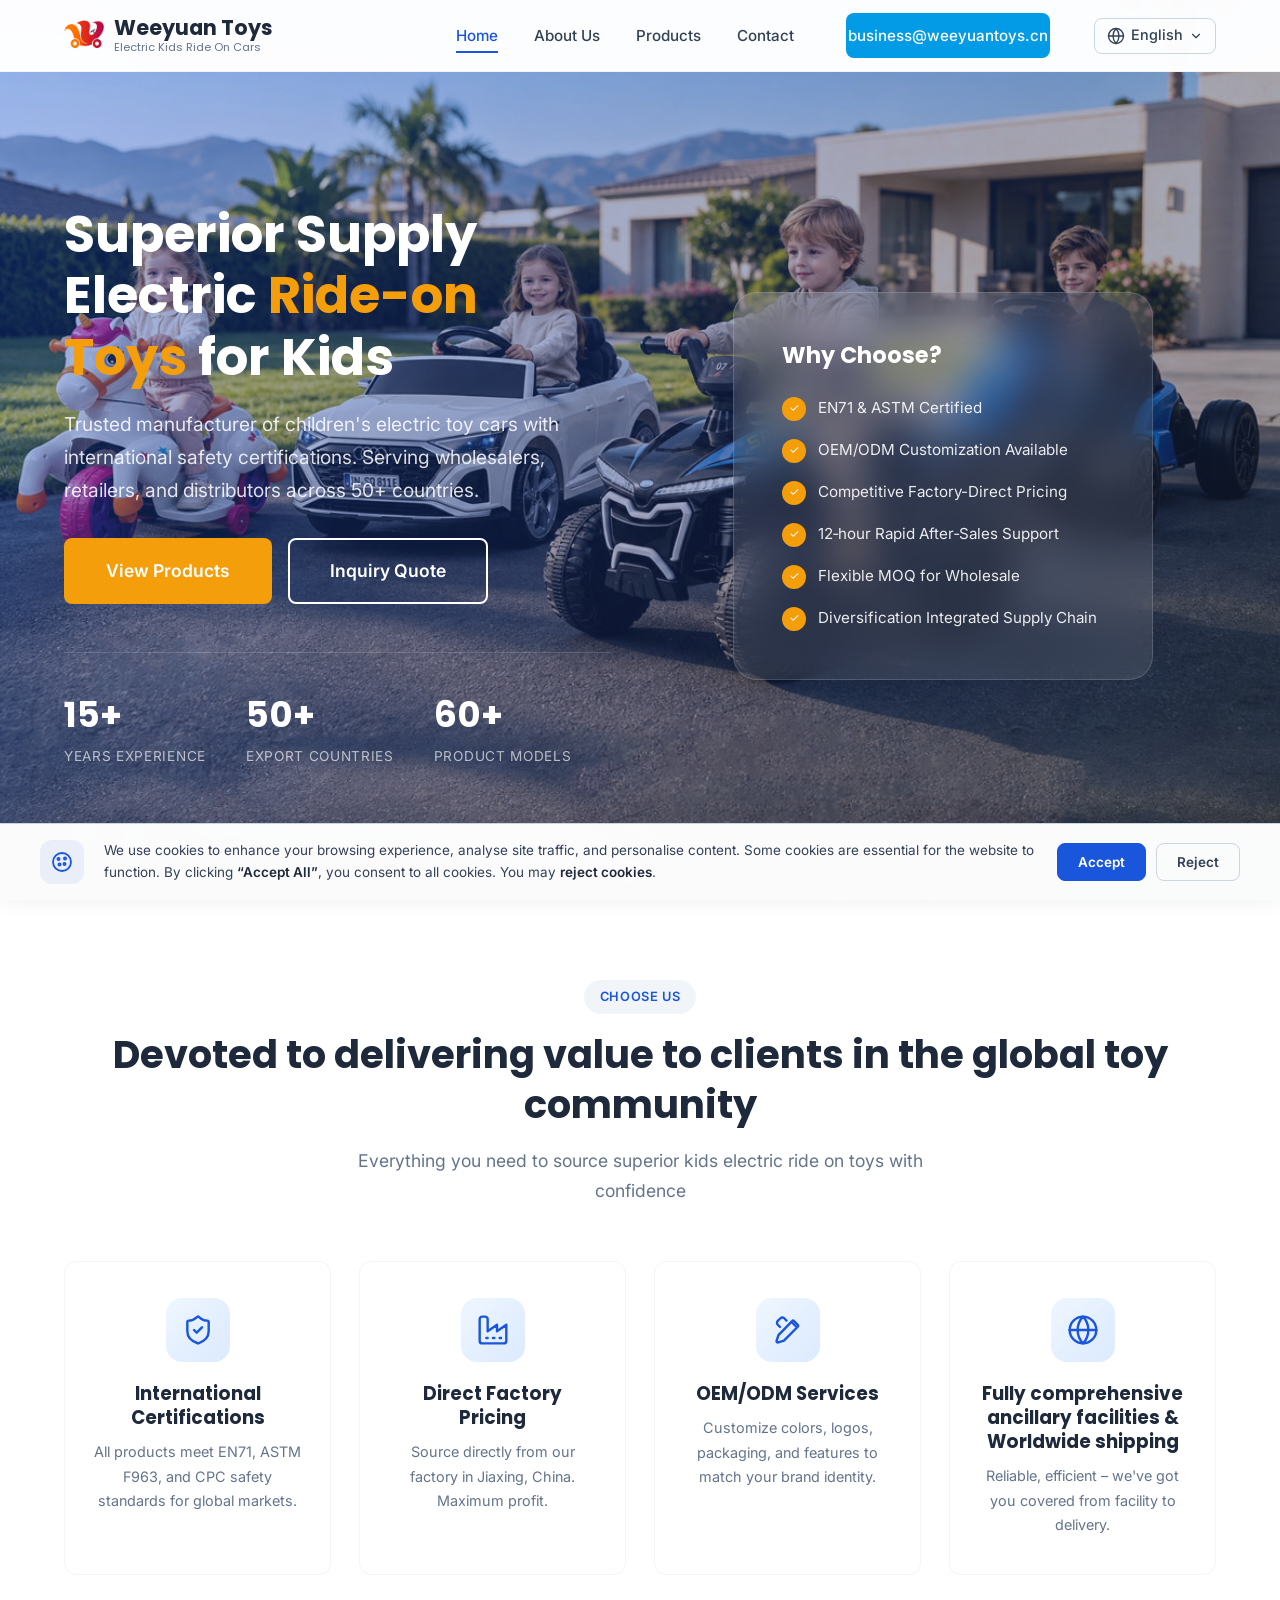
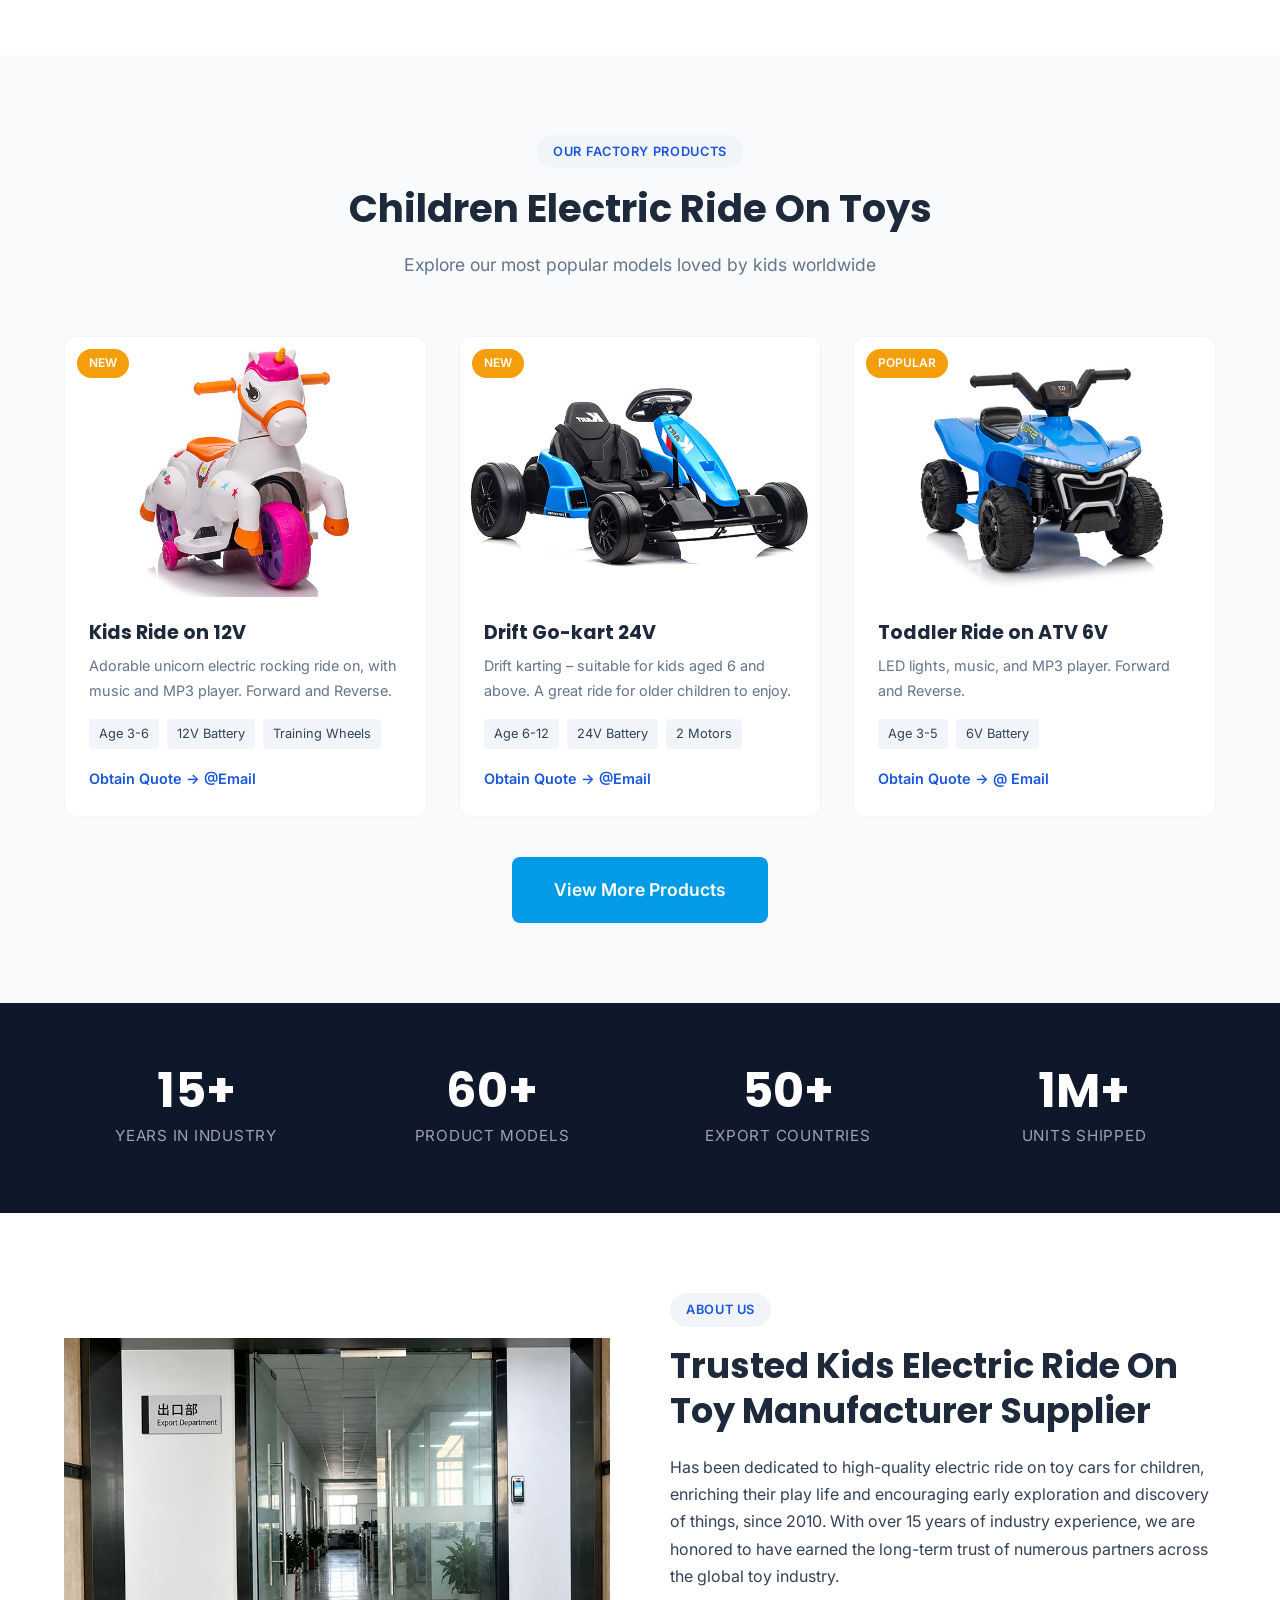
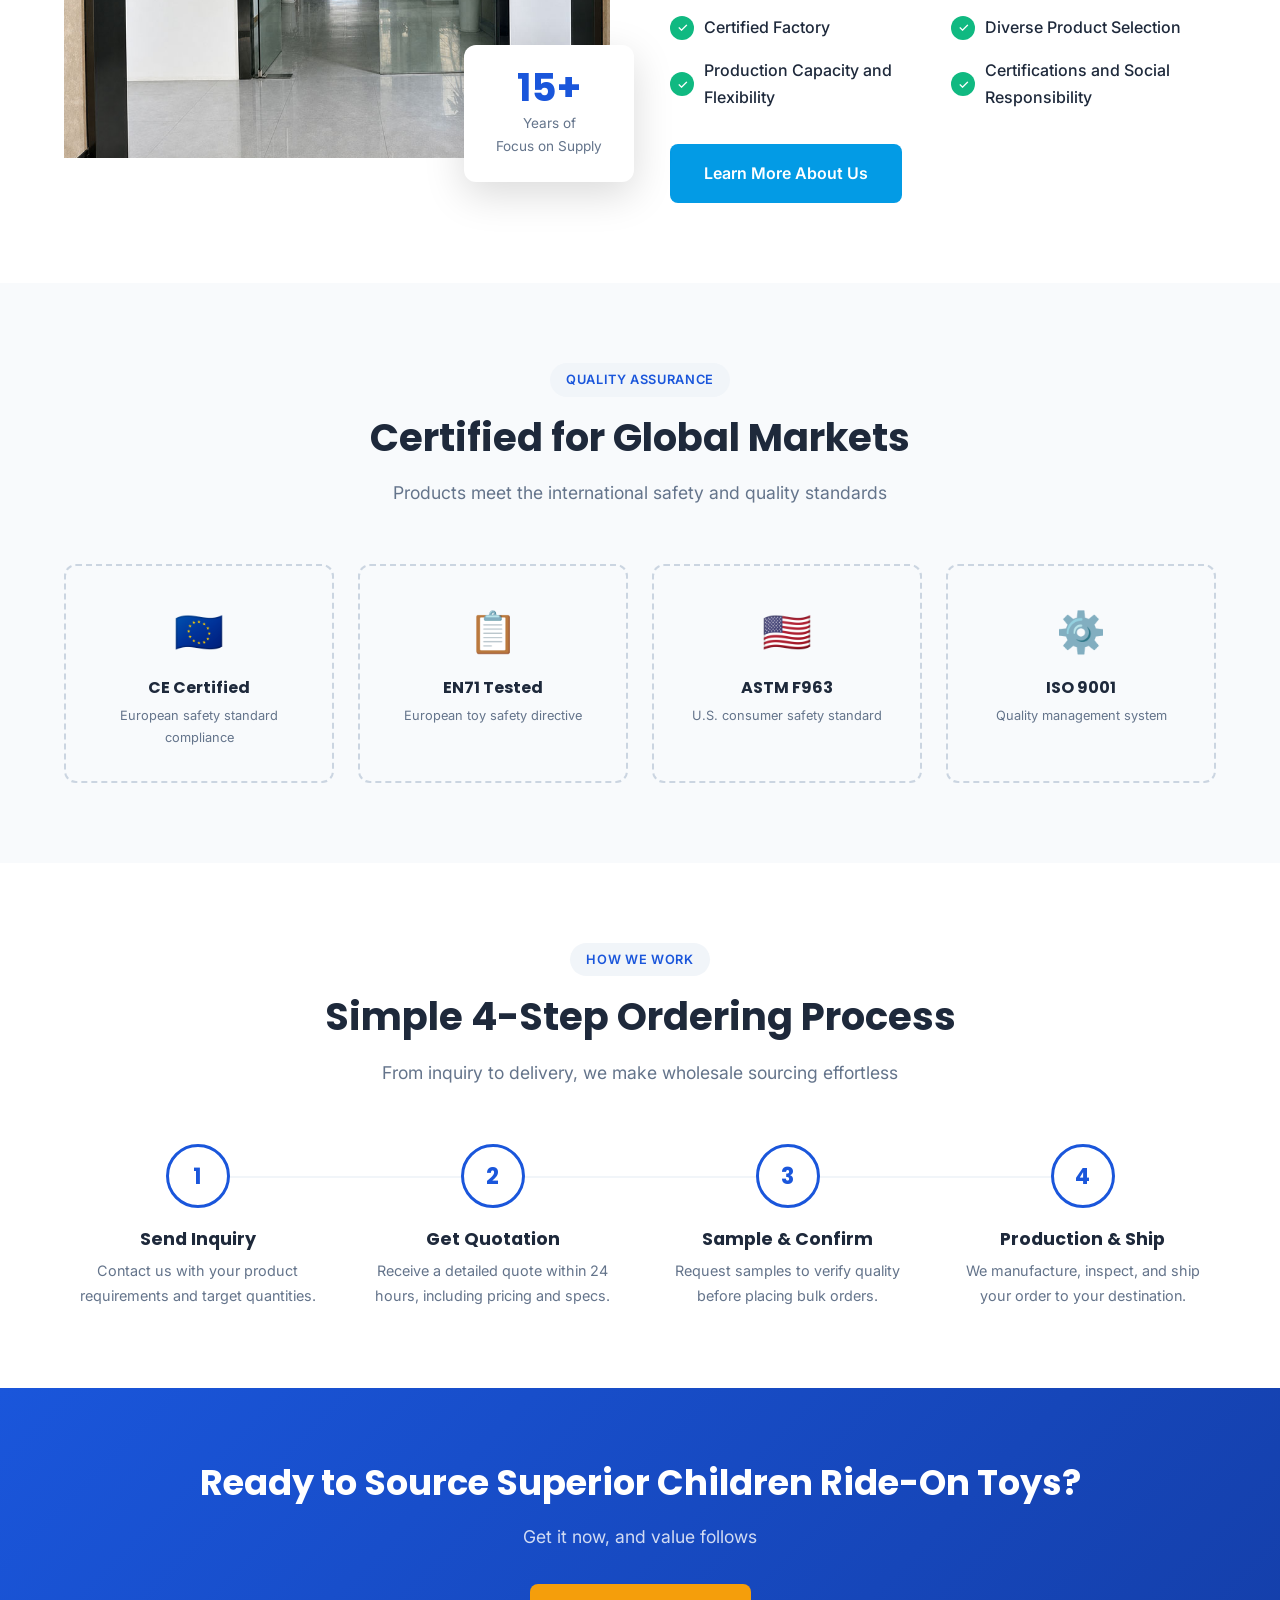
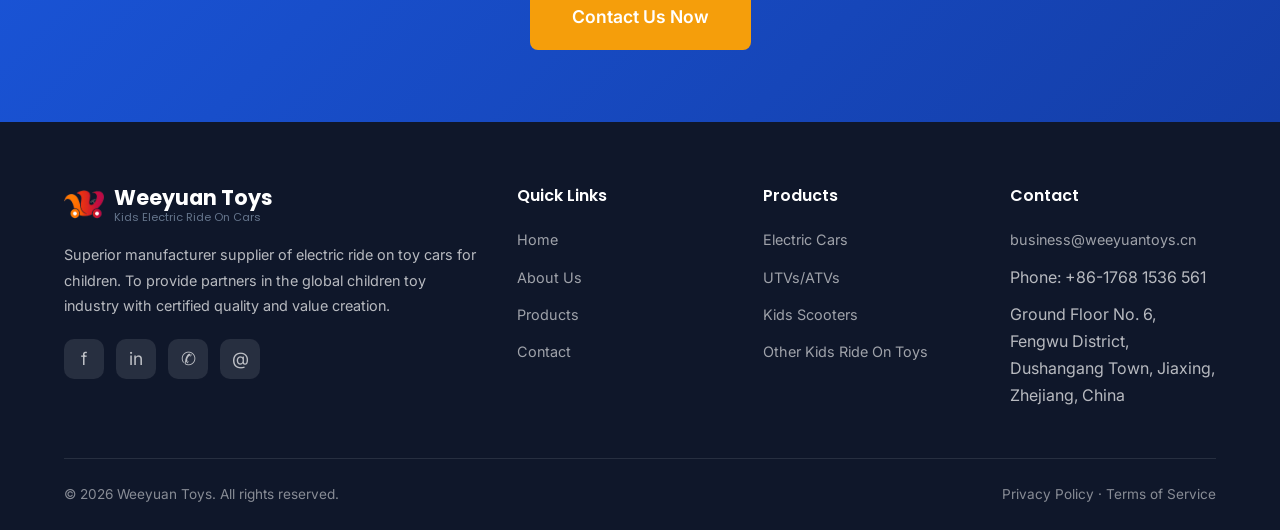
==== commit 4498fe26: "Add files via upload" ====
--- a/index.html
+++ b/index.html
@@ -4,14 +4,33 @@
   <meta charset="UTF-8">
   <meta name="viewport" content="width=device-width, initial-scale=1.0">
 
-  <!-- ===== Meta Tags (Editable) ===== -->
-  <title>Jiaxing Weeyuan Electric Kids Toy Cars - Superior Electric Ride-on Toys Manufacturer | China Export</title>
-  <meta name="description" content="Jiaxing Weeyuan Kids Toy Cars is a leading manufacturer supplier of electric ride-on toy cars for children. CE, EN71, ASTM certified. Wholesale & OEM/ODM for global markets. Fast worldwide shipping.">
+  <title>Jiaxing Weeyuan Electric Kids Toy Cars - Superior Electric Ride-on Toys Supplier</title>
+  <meta name="description" content="Jiaxing Weeyuan Kids Toy Cars is a leading manufacturer supplier of electric ride-on toy cars for children. CE, EN71, ASTM certified. Wholesale & OEM/ODM for global markets.">
   <meta name="keywords" content="kids electric cars, ride on toys, children's electric vehicles, toy car manufacturer supplier, electric ride on cars, kids ride on toys wholesale, OEM toy cars, China electric ride on toys manufacturer, Jiaxing Weeyuan">
   <meta name="author" content="Jiaxing Weeyuan Electric Kids Ride on Toy Cars">
+  <meta name="robots" content="index, follow, max-image-preview:large, max-snippet:-1, max-video-preview:-1">
   <meta name="robots" content="index, follow">
+  <meta name="googlebot" content="index, follow">
+  <meta name="bingbot" content="index, follow">
   <meta name="language" content="English">
+  <meta name="rating" content="General">
+  <meta name="revisit-after" content="7 days">
   <link rel="canonical" href="https://www.weeyuantoys.cn/">
+  <meta name="coverage" content="Worldwide">
+  <meta name="distribution" content="Global">
+  <meta name="target" content="toy importers, toy distributors, wholesalers, retail chain buyers, OEM/ODM sourcing managers">
+  <meta name="DC.Title" content="Jiaxing Weeyuan Kids Toy Cars - Electric Ride-On Toy Manufacturer">
+  <meta name="DC.Creator" content="Jiaxing Weeyuan Kids Toy Cars">
+  <meta name="DC.Subject" content="children electric ride on toy cars, wholesale, OEM, ODM, manufacturer, supplier">
+  <meta name="DC.Description" content="China manufacturer and wholesale supplier of CE, EN71 and ASTM certified children's electric ride-on cars offering OEM/ODM services worldwide.">
+  <meta name="DC.Publisher" content="Jiaxing Weeyuan Kids Toy Cars">
+  <meta name="DC.Type" content="Text">
+  <meta name="DC.Format" content="text/html">
+  <meta name="DC.Language" content="en">
+  <meta name="DC.Coverage" content="Worldwide">
+  <meta name="DC.Identifier" content="https://www.weeyuantoys.cn/index.html">
+
+
 
   <!-- ===== Open Graph / Social Media ===== -->
   <meta property="og:type" content="website">
--- a/assets/css/style.css
+++ b/assets/css/style.css
@@ -673,6 +673,44 @@
   object-fit: cover;
 }
 
+/* Hover-flip: alternate image fades in over the primary image */
+.product-image img.product-image-hover {
+  position: absolute;
+  inset: 0;
+  opacity: 0;
+  transition: opacity 0.35s ease;
+  z-index: 1;
+}
+
+.product-card:hover .product-image img.product-image-hover {
+  opacity: 1;
+}
+
+/* Hover-flip: product video fades in and plays over the primary image */
+.product-image video.product-image-video {
+  position: absolute;
+  inset: 0;
+  width: 100%;
+  height: 100%;
+  object-fit: cover;
+  opacity: 0;
+  transition: opacity 0.35s ease;
+  z-index: 1;
+  background: var(--white);
+}
+
+.product-card:hover .product-image video.product-image-video {
+  opacity: 1;
+}
+
+/* Touch devices have no hover: reveal the video with native controls instead */
+@media (hover: none) {
+  .product-image video.product-image-video {
+    opacity: 1;
+    pointer-events: auto;
+  }
+}
+
 .product-badge {
   position: absolute;
   top: 12px;
@@ -684,6 +722,7 @@
   padding: 4px 12px;
   border-radius: 20px;
   text-transform: uppercase;
+  z-index: 2;
 }
 
 .product-body {
